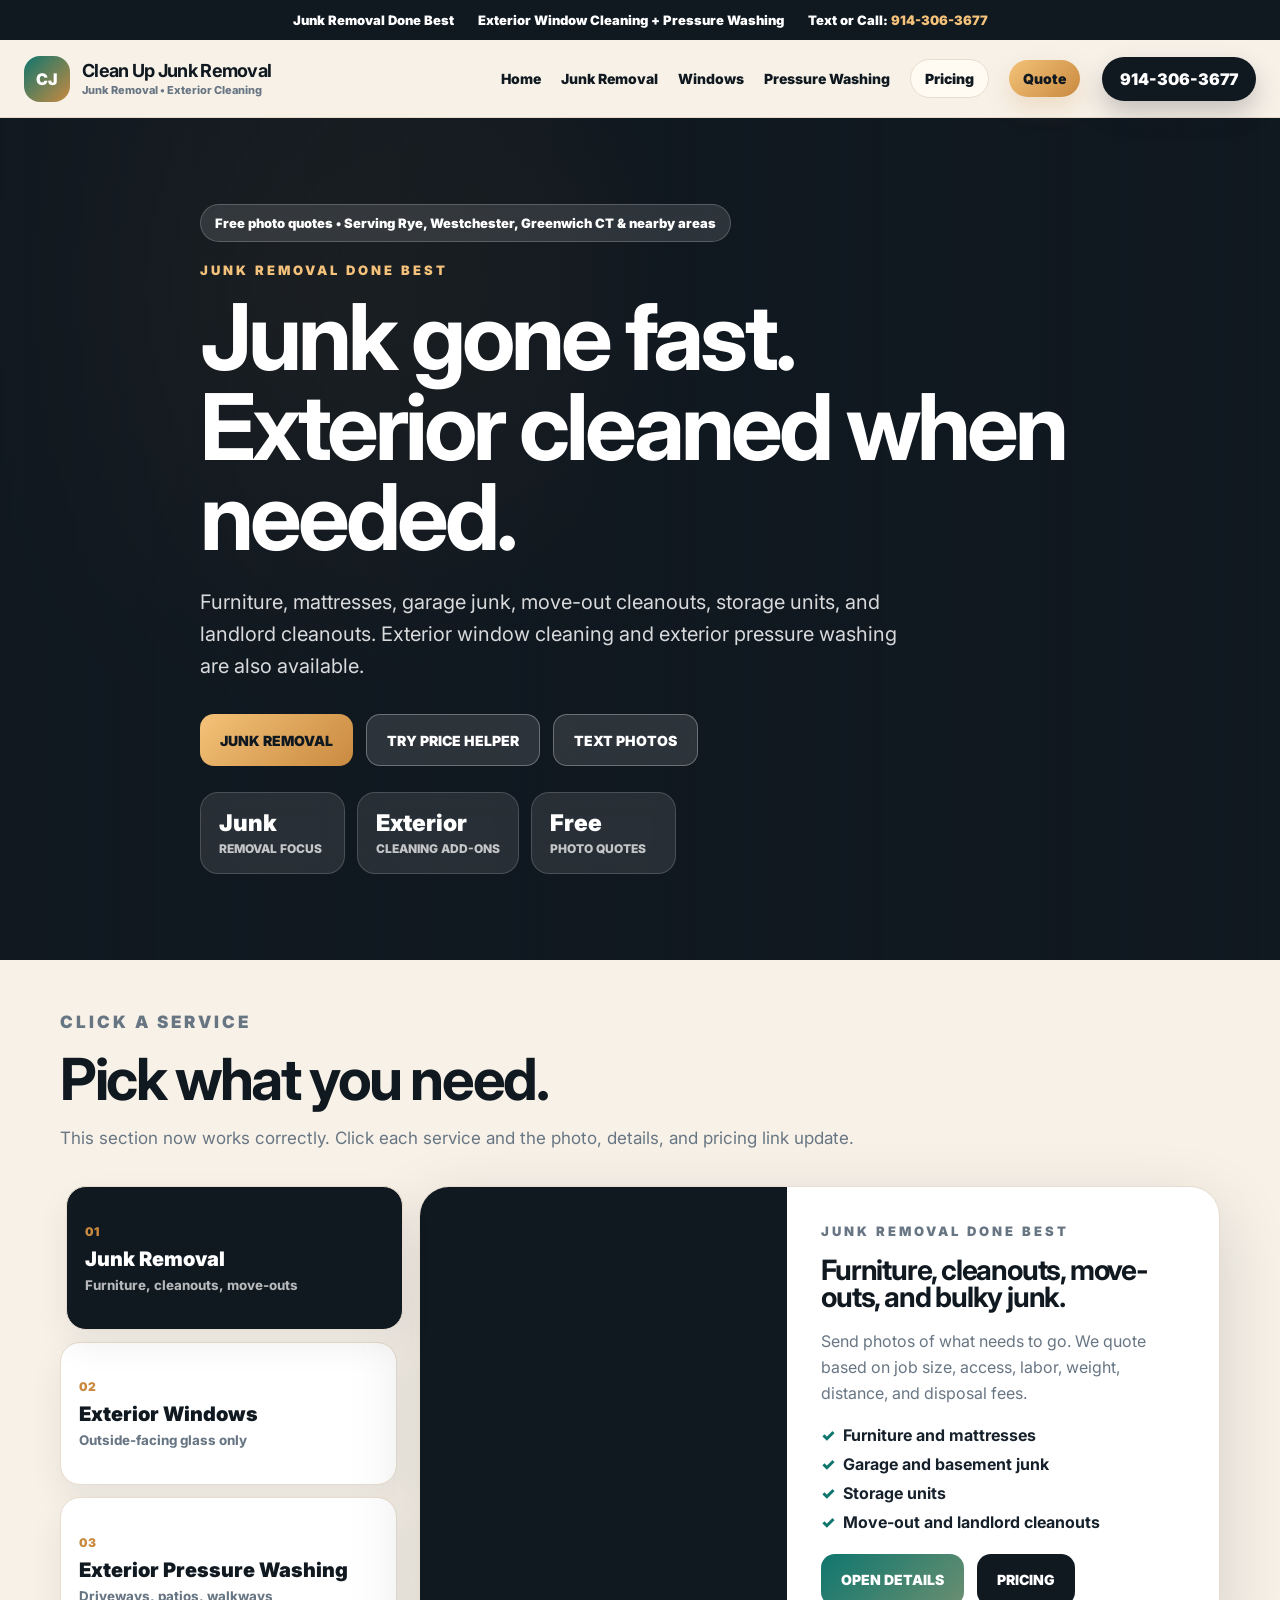
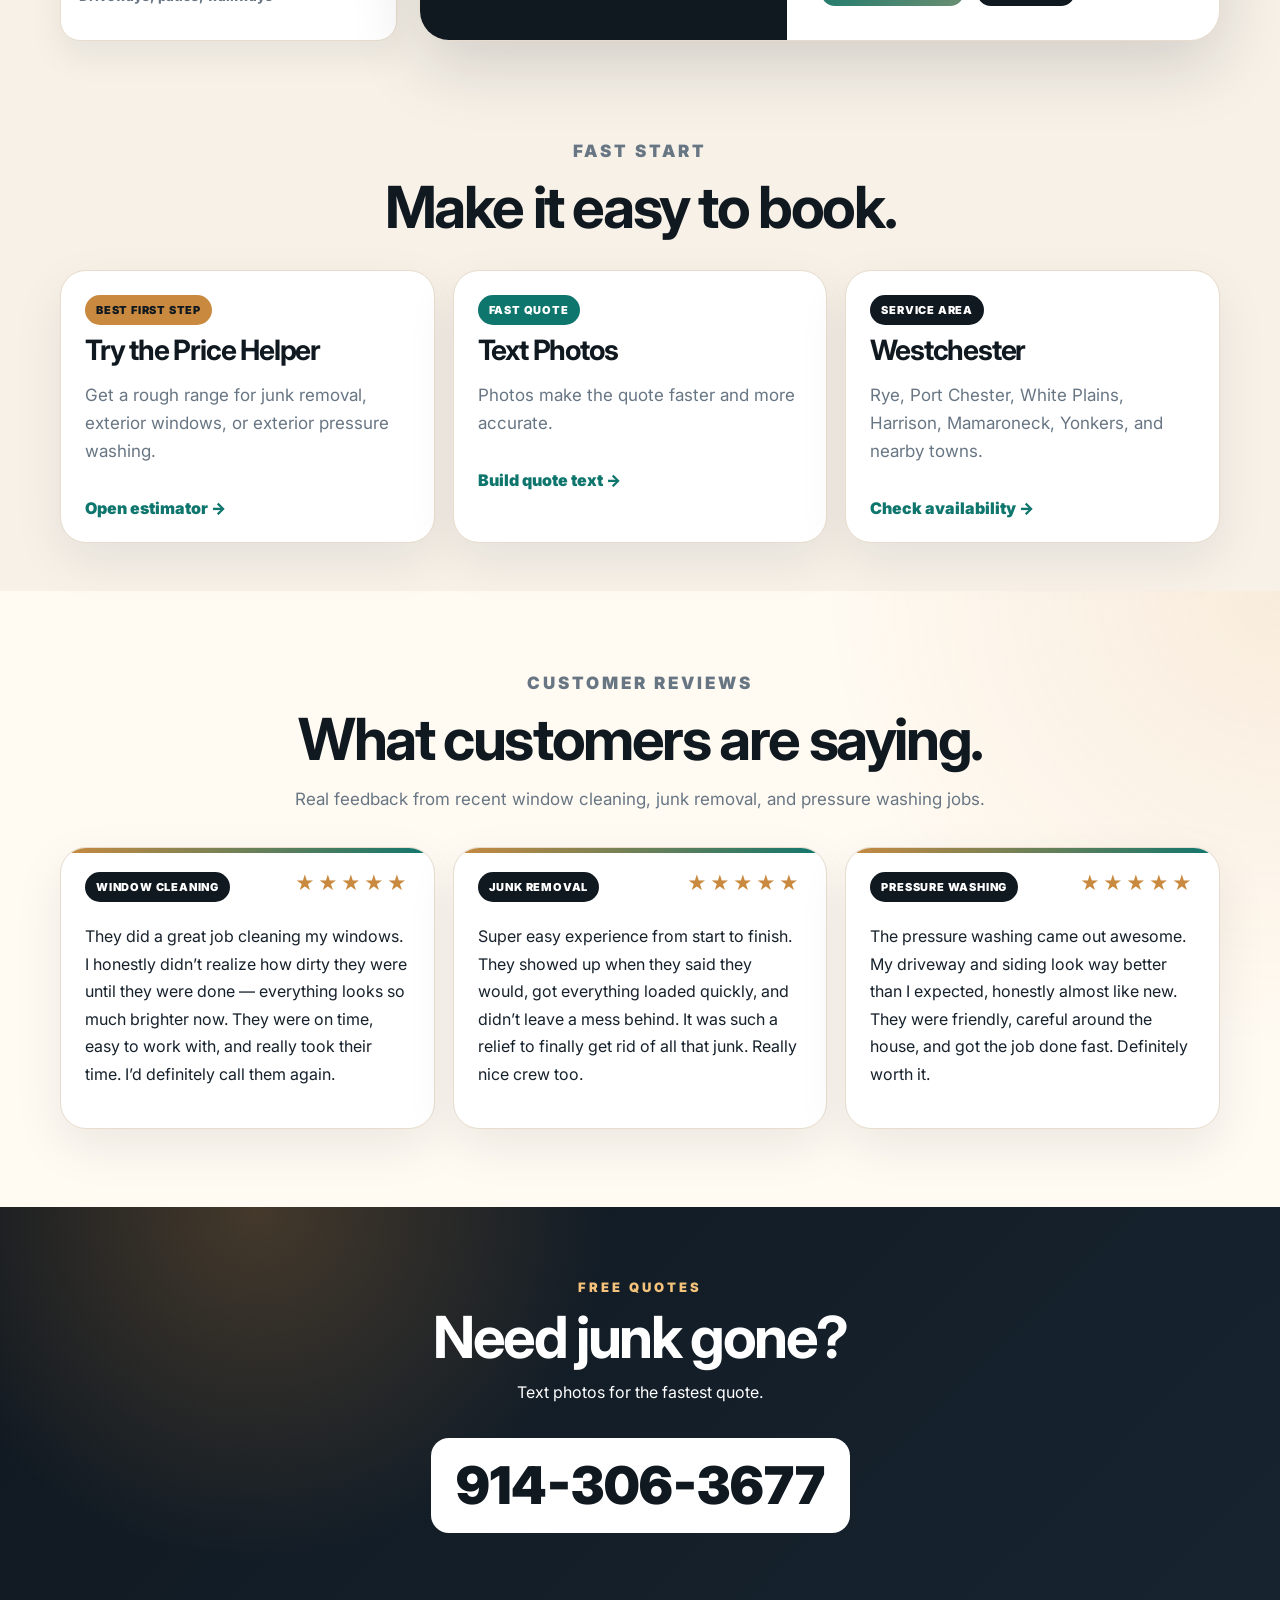
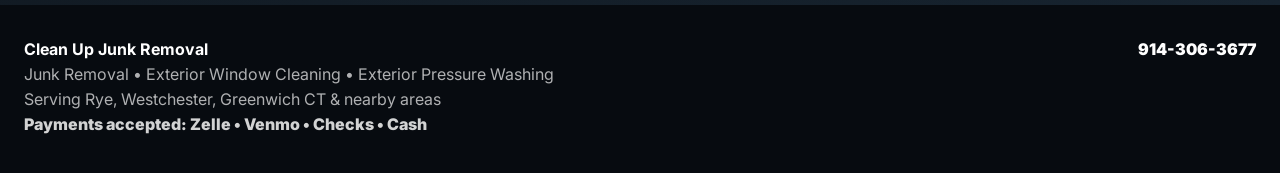
==== index.html @ 40a19908 "Update pressure washing wording service area payments and mobile layout" ====
<!doctype html>
<html lang="en">
<head>
  <meta charset="utf-8" />
  <meta name="viewport" content="width=device-width, initial-scale=1" />
  <title>Clean Up Junk Removal | Westchester Junk Removal</title>
  <meta name="description" content="Junk removal, exterior window cleaning, and exterior pressure washing across Westchester." />
  <link rel="stylesheet" href="style.css" />
  <script defer src="script.js"></script>
</head>

<body>

  <div class="progress"><span></span></div>

  <div class="topbar">
    <span>Junk Removal Done Best</span>
    <span>Exterior Window Cleaning + Pressure Washing</span>
    <span>Text or Call: <a href="tel:9143063677">914-306-3677</a></span>
  </div>

  <header class="header">
    <a href="index.html" class="brand">
      <span class="badge">CJ</span>
      <span>
        <strong>Clean Up Junk Removal</strong>
        <small>Junk Removal • Exterior Cleaning</small>
      </span>
    </a>

    
<nav class="nav">
  <a href="index.html">Home</a>
  <a href="junk-removal.html">Junk Removal</a>
  <a href="window-cleaning.html">Windows</a>
  <a href="power-washing.html">Pressure Washing</a>
  <a href="pricing.html" class="nav-cta nav-pricing">Pricing</a>
  <a href="contact.html" class="nav-cta nav-quote">Quote</a>
</nav>


    <a class="phone" href="tel:9143063677">914-306-3677</a>

    <button class="menu" id="menu" aria-label="Open menu">☰</button>
  </header>


  <main class="homepage-compact">
    <section class="hero compact-hero">
      <div class="hero-bg" style="background-image:url('https://images.unsplash.com/photo-1698917414969-feade59e3343?auto=format&fit=crop&w=1800&q=85');"></div>

      <div class="container hero-content reveal">
        <div class="pill">Free photo quotes • Serving Rye, Westchester, Greenwich CT & nearby areas</div>
        <p class="eyebrow">Junk Removal Done Best</p>
        <h1>Junk gone fast. Exterior cleaned when needed.</h1>
        <p class="hero-text">
          Furniture, mattresses, garage junk, move-out cleanouts, storage units, and landlord cleanouts.
          Exterior window cleaning and exterior pressure washing are also available.
        </p>

        <div class="actions">
          <a class="btn gold" href="junk-removal.html">Junk Removal</a>
          <a class="btn glass" href="pricing.html#estimate">Try Price Helper</a>
          <a class="btn glass" href="contact.html">Text Photos</a>
        </div>

        <div class="stats">
          <div><strong>Junk</strong><span>Removal Focus</span></div>
          <div><strong>Exterior</strong><span>Cleaning Add-Ons</span></div>
          <div><strong>Free</strong><span>Photo Quotes</span></div>
        </div>
      </div>
    </section>

    <section class="section compact-section">
      <div class="container">
        <div class="heading reveal">
          <p class="eyebrow">Click a Service</p>
          <h2>Pick what you need.</h2>
          <p>
            This section now works correctly. Click each service and the photo, details, and pricing link update.
          </p>
        </div>

        <div class="service-switch reveal">
          <div class="switch-tabs">
            <button class="switch-tab active" data-service="junk">
              <span>01</span>
              <strong>Junk Removal</strong>
              <small>Furniture, cleanouts, move-outs</small>
            </button>

            <button class="switch-tab" data-service="windows">
              <span>02</span>
              <strong>Exterior Windows</strong>
              <small>Outside-facing glass only</small>
            </button>

            <button class="switch-tab" data-service="washing">
              <span>03</span>
              <strong>Exterior Pressure Washing</strong>
              <small>Driveways, patios, walkways</small>
            </button>
          </div>

          <div class="switch-display">
            <div class="switch-photo" id="servicePhoto" style="background-image:url('https://images.unsplash.com/photo-1698917414969-feade59e3343?auto=format&fit=crop&w=1800&q=85');"></div>

            <div class="switch-copy">
              <p class="eyebrow" id="serviceEyebrow">Junk Removal Done Best</p>
              <h3 id="serviceTitle">Furniture, cleanouts, move-outs, and bulky junk.</h3>
              <p id="serviceText">
                Send photos of what needs to go. We quote based on job size, access, labor, weight, distance, and disposal fees.
              </p>

              <ul id="serviceList">
                <li>Furniture and mattresses</li>
                <li>Garage and basement junk</li>
                <li>Storage units</li>
                <li>Move-out and landlord cleanouts</li>
              </ul>

              <div class="cta-row" style="margin-top:22px;">
                <a class="btn primary" id="serviceLink" href="junk-removal.html">Open Details</a>
                <a class="btn dark" id="servicePrice" href="pricing.html#junk">Pricing</a>
              </div>
            </div>
          </div>
        </div>
      </div>
    </section>

    

    <section class="section compact-section">
      <div class="container">
        <div class="heading center reveal">
          <p class="eyebrow">Fast Start</p>
          <h2>Make it easy to book.</h2>
        </div>

        <div class="cards">
          <article class="card reveal">
            <div class="card-body">
              <span class="tag goldtag">Best First Step</span>
              <h3>Try the Price Helper</h3>
              <p>Get a rough range for junk removal, exterior windows, or exterior pressure washing.</p>
              <a class="card-link" href="pricing.html#estimate">Open estimator →</a>
            </div>
          </article>

          <article class="card reveal">
            <div class="card-body">
              <span class="tag teal">Fast Quote</span>
              <h3>Text Photos</h3>
              <p>Photos make the quote faster and more accurate.</p>
              <a class="card-link" href="contact.html">Build quote text →</a>
            </div>
          </article>

          <article class="card reveal">
            <div class="card-body">
              <span class="tag">Service Area</span>
              <h3>Westchester</h3>
              <p>Rye, Port Chester, White Plains, Harrison, Mamaroneck, Yonkers, and nearby towns.</p>
              <a class="card-link" href="contact.html">Check availability →</a>
            </div>
          </article>
        </div>
      </div>
    </section>

    
    <section class="section soft real-reviews" id="reviews">
      <div class="container">
        <div class="heading center reveal">
          <p class="eyebrow">Customer Reviews</p>
          <h2>What customers are saying.</h2>
          <p>Real feedback from recent window cleaning, junk removal, and pressure washing jobs.</p>
        </div>

        <div class="reviews">
          <article class="review reveal">
            <div class="review-top">
              <span class="review-service">Window Cleaning</span>
              <div class="stars">★★★★★</div>
            </div>
            <p>
              They did a great job cleaning my windows. I honestly didn’t realize how dirty they were until they were done —
              everything looks so much brighter now. They were on time, easy to work with, and really took their time.
              I’d definitely call them again.
            </p>
          </article>

          <article class="review reveal">
            <div class="review-top">
              <span class="review-service">Junk Removal</span>
              <div class="stars">★★★★★</div>
            </div>
            <p>
              Super easy experience from start to finish. They showed up when they said they would, got everything loaded quickly,
              and didn’t leave a mess behind. It was such a relief to finally get rid of all that junk. Really nice crew too.
            </p>
          </article>

          <article class="review reveal">
            <div class="review-top">
              <span class="review-service">Pressure Washing</span>
              <div class="stars">★★★★★</div>
            </div>
            <p>
              The pressure washing came out awesome. My driveway and siding look way better than I expected, honestly almost like new.
              They were friendly, careful around the house, and got the job done fast. Definitely worth it.
            </p>
          </article>
        </div>
      </div>
    </section>


    <section class="final compact-final">
      <div class="container reveal">
        <p class="eyebrow">Free Quotes</p>
        <h2>Need junk gone?</h2>
        <p>Text photos for the fastest quote.</p>
        <a class="big-phone" href="tel:9143063677">914-306-3677</a>
      </div>
    </section>
  </main>


  <footer class="footer">
    <div>
      <strong>Clean Up Junk Removal</strong>
      <p>Junk Removal • Exterior Window Cleaning • Exterior Pressure Washing</p>
      <p>Serving Rye, Westchester, Greenwich CT & nearby areas</p>
      <p class="payments">Payments accepted: Zelle • Venmo • Checks • Cash</p>
    </div>

    <a href="tel:9143063677">914-306-3677</a>
  </footer>

</body>
</html>
---- style.css ----
@import url('https://fonts.googleapis.com/css2?family=Inter:wght@400;600;700;800;900&display=swap');

:root {
  --dark: #101820;
  --dark2: #172430;
  --cream: #f7f1e8;
  --paper: #fffaf2;
  --teal: #0f766e;
  --sage: #6b8f71;
  --gold: #c98a40;
  --orange: #d97706;
  --text: #16212b;
  --muted: #687684;
  --line: #e7dccd;
  --white: #ffffff;
  --shadow: 0 24px 70px rgba(16, 24, 32, 0.16);
  --radius: 26px;
}

* {
  box-sizing: border-box;
}

html {
  scroll-behavior: smooth;
}

body {
  margin: 0;
  font-family: Inter, Arial, sans-serif;
  background: var(--cream);
  color: var(--text);
}

a {
  color: inherit;
  text-decoration: none;
}

.container {
  width: min(1160px, calc(100% - 36px));
  margin: 0 auto;
}

.progress {
  position: fixed;
  top: 0;
  left: 0;
  height: 4px;
  width: 100%;
  z-index: 9999;
}

.progress span {
  display: block;
  width: 0%;
  height: 100%;
  background: linear-gradient(90deg, var(--gold), var(--teal));
}

.topbar {
  min-height: 40px;
  display: flex;
  justify-content: center;
  gap: 24px;
  align-items: center;
  padding: 0 18px;
  background: var(--dark);
  color: white;
  font-size: 13px;
  font-weight: 900;
}

.topbar a {
  color: #f4c27a;
}

.header {
  height: 78px;
  position: sticky;
  top: 0;
  z-index: 100;
  padding: 0 24px;
  display: flex;
  align-items: center;
  gap: 22px;
  background: rgba(247, 241, 232, 0.92);
  border-bottom: 1px solid var(--line);
  backdrop-filter: blur(16px);
}

.brand {
  min-width: 250px;
  display: flex;
  align-items: center;
  gap: 12px;
}

.badge {
  width: 46px;
  height: 46px;
  border-radius: 16px;
  display: grid;
  place-items: center;
  background: linear-gradient(135deg, var(--teal), var(--gold));
  color: white;
  font-weight: 950;
}

.brand strong {
  display: block;
  color: var(--dark);
  font-size: 18px;
  letter-spacing: -0.7px;
}

.brand small {
  display: block;
  color: var(--muted);
  font-size: 11px;
  font-weight: 800;
  margin-top: 2px;
}

.nav {
  margin-left: auto;
  display: flex;
  align-items: center;
  gap: 20px;
  font-size: 14px;
  font-weight: 850;
}

.nav a {
  color: var(--dark);
  transition: 0.2s;
}

.nav a:hover,
.nav a.active {
  color: var(--teal);
}

.phone {
  padding: 12px 18px;
  border-radius: 999px;
  background: var(--dark);
  color: white;
  font-weight: 900;
  box-shadow: 0 12px 26px rgba(16, 24, 32, 0.22);
}

.menu {
  display: none;
  margin-left: auto;
  width: 46px;
  height: 46px;
  border: 0;
  border-radius: 14px;
  background: var(--dark);
  color: white;
  font-size: 24px;
}

.hero {
  position: relative;
  min-height: 680px;
  display: grid;
  align-items: center;
  overflow: hidden;
  color: white;
  background: var(--dark);
}

.hero.small {
  min-height: 500px;
}

.hero-bg {
  position: absolute;
  inset: 0;
  background-size: cover;
  background-position: center;
  transform: scale(1.04);
}

.hero::after {
  content: "";
  position: absolute;
  inset: 0;
  background:
    linear-gradient(90deg, rgba(16,24,32,.96), rgba(16,24,32,.68), rgba(16,24,32,.25)),
    radial-gradient(circle at 20% 20%, rgba(201,138,64,.35), transparent 34%);
}

.hero-content {
  position: relative;
  z-index: 2;
  max-width: 880px;
  padding: 86px 0;
}

.pill {
  width: fit-content;
  margin-bottom: 20px;
  padding: 10px 14px;
  border-radius: 999px;
  background: rgba(255,255,255,.12);
  border: 1px solid rgba(255,255,255,.2);
  backdrop-filter: blur(12px);
  font-size: 13px;
  font-weight: 900;
}

.eyebrow {
  margin: 0 0 14px;
  color: #f4c27a;
  font-size: 13px;
  font-weight: 950;
  letter-spacing: 3px;
  text-transform: uppercase;
}

h1,
h2,
h3 {
  margin: 0;
  line-height: 0.98;
}

h1 {
  color: white;
  font-size: clamp(48px, 8vw, 92px);
  letter-spacing: -4px;
}

h2 {
  color: var(--dark);
  font-size: clamp(34px, 5vw, 58px);
  letter-spacing: -2.4px;
}

h3 {
  color: var(--dark);
  font-size: 28px;
  letter-spacing: -1.2px;
}

.hero-text {
  max-width: 720px;
  margin: 24px 0 32px;
  color: rgba(255,255,255,.84);
  font-size: 20px;
  line-height: 1.6;
}

.actions,
.cta-row,
.form-buttons {
  display: flex;
  flex-wrap: wrap;
  gap: 13px;
}

.btn {
  min-height: 52px;
  padding: 0 20px;
  border: 0;
  border-radius: 14px;
  display: inline-flex;
  align-items: center;
  justify-content: center;
  cursor: pointer;
  font-weight: 950;
  font-size: 14px;
  text-transform: uppercase;
  transition: 0.2s;
}

.btn:hover {
  transform: translateY(-3px);
}

.primary {
  color: white;
  background: linear-gradient(135deg, var(--teal), var(--sage));
}

.gold {
  color: var(--dark);
  background: linear-gradient(135deg, #f3c278, var(--gold));
}

.dark {
  color: white;
  background: var(--dark);
}

.light {
  color: var(--dark);
  background: white;
  border: 1px solid var(--line);
}

.glass {
  color: white;
  background: rgba(255,255,255,.12);
  border: 1px solid rgba(255,255,255,.3);
  backdrop-filter: blur(10px);
}

.stats {
  margin-top: 36px;
  display: flex;
  flex-wrap: wrap;
  gap: 12px;
}

.stats div {
  padding: 16px 18px;
  min-width: 145px;
  border: 1px solid rgba(255,255,255,.16);
  border-radius: 18px;
  background: rgba(255,255,255,.1);
  backdrop-filter: blur(12px);
}

.stats strong {
  display: block;
  color: white;
  font-size: 23px;
  font-weight: 950;
}

.stats span {
  color: rgba(255,255,255,.72);
  font-size: 12px;
  font-weight: 850;
  text-transform: uppercase;
}

.section {
  padding: 78px 0;
}

.soft {
  background: var(--paper);
}

.heading {
  max-width: 820px;
  margin-bottom: 34px;
}

.heading.center {
  margin-left: auto;
  margin-right: auto;
  text-align: center;
}

.heading p,
.copy p,
.card p,
.price-card p,
.quote-grid p,
.area-box p {
  color: var(--muted);
  font-size: 17px;
  line-height: 1.65;
}

.service-switch {
  display: grid;
  grid-template-columns: 0.42fr 1fr;
  gap: 22px;
  align-items: stretch;
}

.switch-tabs {
  display: grid;
  gap: 12px;
}

.switch-tab {
  padding: 18px;
  min-height: 108px;
  border: 1px solid var(--line);
  border-radius: 20px;
  background: white;
  color: var(--dark);
  text-align: left;
  cursor: pointer;
  font: inherit;
  box-shadow: 0 15px 35px rgba(16,24,32,.07);
  transition: .2s;
}

.switch-tab:hover,
.switch-tab.active {
  background: var(--dark);
  color: white;
  transform: translateX(6px);
}

.switch-tab span {
  display: block;
  color: var(--gold);
  font-size: 12px;
  font-weight: 950;
  margin-bottom: 8px;
}

.switch-tab strong {
  display: block;
  font-size: 20px;
  font-weight: 950;
}

.switch-tab small {
  display: block;
  margin-top: 6px;
  color: var(--muted);
  font-weight: 750;
}

.switch-tab.active small,
.switch-tab:hover small {
  color: rgba(255,255,255,.7);
}

.switch-display {
  overflow: hidden;
  border-radius: 30px;
  display: grid;
  grid-template-columns: 0.92fr 1.08fr;
  background: white;
  border: 1px solid var(--line);
  box-shadow: var(--shadow);
}

.switch-photo {
  min-height: 500px;
  background-size: cover;
  background-position: center;
}

.switch-copy {
  padding: 34px;
  align-self: center;
}

.switch-copy p {
  color: var(--muted);
  line-height: 1.65;
}

ul {
  list-style: none;
  padding: 0;
  margin: 18px 0 0;
}

li {
  position: relative;
  padding-left: 22px;
  margin: 9px 0;
  font-weight: 700;
}

li::before {
  content: "✓";
  position: absolute;
  left: 0;
  color: var(--teal);
  font-weight: 950;
}

.cards,
.price-grid,
.reviews,
.steps {
  display: grid;
  grid-template-columns: repeat(3, 1fr);
  gap: 18px;
}

.card,
.price-card,
.review,
.step,
.quote-form,
.area-box {
  border: 1px solid var(--line);
  border-radius: var(--radius);
  background: white;
  box-shadow: 0 18px 50px rgba(16,24,32,.08);
}

.card {
  overflow: hidden;
  transition: .22s;
}

.card:hover,
.price-card:hover,
.review:hover,
.step:hover {
  transform: translateY(-6px);
  box-shadow: var(--shadow);
}

.card-img {
  min-height: 220px;
  background-size: cover;
  background-position: center;
}

.card-body,
.price-card,
.review,
.step {
  padding: 24px;
}

.tag {
  display: inline-flex;
  margin-bottom: 12px;
  padding: 8px 11px;
  border-radius: 999px;
  color: white;
  background: var(--dark);
  font-size: 11px;
  font-weight: 950;
  text-transform: uppercase;
  letter-spacing: .8px;
}

.tag.goldtag {
  background: var(--gold);
  color: var(--dark);
}

.tag.teal {
  background: var(--teal);
}

.card-link {
  display: inline-block;
  margin-top: 16px;
  color: var(--teal);
  font-weight: 950;
}

.price-tabs {
  display: flex;
  flex-wrap: wrap;
  gap: 10px;
  margin-bottom: 24px;
}

.price-tab {
  padding: 12px 16px;
  border: 1px solid var(--line);
  border-radius: 999px;
  background: white;
  color: var(--dark);
  font-weight: 950;
  cursor: pointer;
}

.price-tab.active {
  background: var(--dark);
  color: white;
}

.price-panel {
  display: none;
}

.price-panel.active {
  display: block;
}

.price-list {
  display: grid;
  gap: 10px;
}

.price-row {
  display: grid;
  grid-template-columns: 1fr auto;
  gap: 16px;
  padding: 16px 18px;
  border-radius: 16px;
  background: white;
  border: 1px solid var(--line);
}

.price-row strong {
  display: block;
  color: var(--dark);
}

.price-row small {
  display: block;
  margin-top: 4px;
  color: var(--muted);
}

.price-row b {
  color: var(--teal);
  white-space: nowrap;
}

.quote-grid {
  display: grid;
  grid-template-columns: 0.8fr 1fr;
  gap: 24px;
}

.quote-form {
  padding: 26px;
}

label {
  display: grid;
  gap: 8px;
  margin-bottom: 14px;
  color: var(--dark);
  font-size: 14px;
  font-weight: 850;
}

input,
select,
textarea {
  width: 100%;
  min-height: 50px;
  padding: 12px 14px;
  border: 1px solid var(--line);
  border-radius: 14px;
  background: white;
  color: var(--text);
  font: inherit;
  outline: none;
}

input:focus,
select:focus,
textarea:focus {
  border-color: var(--teal);
  box-shadow: 0 0 0 4px rgba(15,118,110,.12);
}

textarea {
  min-height: 120px;
  resize: vertical;
}

.preview {
  margin-top: 14px;
  padding: 14px;
  border: 1px dashed #c7b69f;
  border-radius: 16px;
  background: var(--paper);
  color: var(--muted);
  white-space: pre-wrap;
  font-size: 13px;
}

.stars {
  color: var(--gold);
  letter-spacing: 3px;
  font-size: 19px;
  margin-bottom: 12px;
}

.area-box {
  padding: 30px;
  display: grid;
  grid-template-columns: 0.7fr 1fr;
  gap: 24px;
  align-items: center;
}

.areas {
  display: flex;
  flex-wrap: wrap;
  gap: 10px;
}

.areas span {
  padding: 10px 14px;
  border-radius: 999px;
  background: var(--paper);
  border: 1px solid var(--line);
  font-weight: 850;
}

.final {
  padding: 90px 0;
  text-align: center;
  color: white;
  background:
    radial-gradient(circle at 20% 0%, rgba(201,138,64,.28), transparent 32%),
    linear-gradient(135deg, var(--dark), var(--dark2));
}

.final h2 {
  color: white;
}

.big-phone {
  display: inline-flex;
  margin-top: 20px;
  padding: 16px 25px;
  border-radius: 18px;
  background: white;
  color: var(--dark);
  font-size: clamp(30px, 5vw, 52px);
  font-weight: 950;
}

.footer {
  padding: 34px 24px;
  display: flex;
  justify-content: space-between;
  gap: 20px;
  color: white;
  background: #070b10;
}

.footer p {
  margin: 5px 0;
  color: rgba(255,255,255,.68);
}

.footer a {
  font-weight: 950;
}

.reveal {
  opacity: 0;
  transform: translateY(24px);
  transition: .65s ease;
}

.reveal.active {
  opacity: 1;
  transform: translateY(0);
}

@media(max-width: 1050px) {
  .nav,
  .phone {
    display: none;
  }

  .menu {
    display: block;
  }

  .header.open .nav {
    position: absolute;
    top: 78px;
    left: 16px;
    right: 16px;
    display: grid;
    gap: 10px;
    padding: 16px;
    border-radius: 20px;
    background: var(--paper);
    border: 1px solid var(--line);
    box-shadow: var(--shadow);
  }

  .header.open .nav a {
    padding: 12px;
    border-radius: 12px;
    background: white;
  }

  .service-switch,
  .switch-display,
  .cards,
  .price-grid,
  .reviews,
  .steps,
  .quote-grid,
  .area-box {
    grid-template-columns: 1fr;
  }

  .switch-photo {
    min-height: 340px;
  }

  h1 {
    letter-spacing: -2px;
  }
}

@media(max-width: 700px) {
  .topbar {
    display: none;
  }

  .brand small {
    display: none;
  }

  .brand {
    min-width: auto;
  }

  .header {
    padding: 0 14px;
  }

  h1 {
    font-size: 46px;
  }

  .actions,
  .cta-row,
  .form-buttons {
    flex-direction: column;
  }

  .btn {
    width: 100%;
  }

  .price-row {
    grid-template-columns: 1fr;
  }

  .footer {
    flex-direction: column;
  }
}


/* ===== Consumer Interactive Pricing Upgrade ===== */

.estimator-section {
  background:
    radial-gradient(circle at 10% 0%, rgba(201, 138, 64, 0.16), transparent 32%),
    var(--cream);
}

.estimate-box {
  overflow: hidden;
  border: 1px solid var(--line);
  border-radius: 34px;
  background: white;
  box-shadow: var(--shadow);
}

.estimate-tabs {
  display: flex;
  flex-wrap: wrap;
  gap: 10px;
  padding: 18px;
  border-bottom: 1px solid var(--line);
  background: var(--paper);
}

.estimate-tab {
  min-height: 46px;
  padding: 0 16px;
  border: 1px solid var(--line);
  border-radius: 999px;
  background: white;
  color: var(--dark);
  font: inherit;
  font-weight: 950;
  cursor: pointer;
  transition: 0.2s;
}

.estimate-tab:hover,
.estimate-tab.active {
  background: var(--dark);
  color: white;
  transform: translateY(-2px);
}

.estimate-layout {
  display: grid;
  grid-template-columns: 1fr 0.85fr;
  gap: 0;
}

.estimate-controls {
  padding: 28px;
}

.estimate-panel {
  display: none;
  animation: estimateIn 0.25s ease;
}

.estimate-panel.active {
  display: grid;
  gap: 16px;
}

@keyframes estimateIn {
  from {
    opacity: 0;
    transform: translateY(8px);
  }

  to {
    opacity: 1;
    transform: translateY(0);
  }
}

.estimate-result {
  padding: 32px;
  color: white;
  background:
    radial-gradient(circle at 100% 0%, rgba(201, 138, 64, 0.32), transparent 36%),
    linear-gradient(135deg, var(--dark), var(--dark2));
}

.estimate-result span {
  display: block;
  color: #f4c27a;
  font-size: 12px;
  font-weight: 950;
  letter-spacing: 2px;
  text-transform: uppercase;
}

.estimate-result strong {
  display: block;
  margin-top: 8px;
  color: white;
  font-size: clamp(38px, 5vw, 66px);
  letter-spacing: -2px;
}

.estimate-result p {
  color: rgba(255, 255, 255, 0.76);
  line-height: 1.65;
}

.estimate-meter {
  height: 12px;
  margin: 24px 0;
  overflow: hidden;
  border-radius: 999px;
  background: rgba(255, 255, 255, 0.16);
}

.estimate-meter div {
  width: 18%;
  height: 100%;
  border-radius: 999px;
  background: linear-gradient(90deg, var(--gold), var(--teal));
  transition: width 0.35s ease;
}

.consumer-tools {
  background:
    radial-gradient(circle at 100% 0%, rgba(15, 118, 110, 0.12), transparent 30%),
    var(--paper);
}

@media(max-width: 1050px) {
  .estimate-layout {
    grid-template-columns: 1fr;
  }
}


/* ===== Pricing cleanup + photo upload update ===== */

.pricing-note {
  margin-top: 18px;
  padding: 18px;
  border: 1px solid var(--line);
  border-radius: 18px;
  background: var(--paper);
  color: var(--muted);
  line-height: 1.6;
  font-weight: 700;
}

.photo-help {
  margin-top: 22px;
  padding: 18px;
  border: 1px solid var(--line);
  border-radius: 18px;
  background: white;
  color: var(--muted);
  line-height: 1.6;
}

.photo-help strong {
  color: var(--dark);
}

.photo-list {
  margin: -2px 0 14px;
  padding: 14px;
  border: 1px dashed #c7b69f;
  border-radius: 16px;
  background: var(--paper);
  color: var(--muted);
  font-size: 13px;
  line-height: 1.5;
}

.photo-list strong {
  color: var(--dark);
}

.photo-list small {
  display: inline-block;
  margin-top: 8px;
  color: var(--teal);
  font-weight: 900;
}

input[type="file"] {
  padding: 13px;
  background: white;
  cursor: pointer;
}


/* ===== Homepage Fix: clickable services, smaller layout, before/after sliders ===== */

.homepage-compact .compact-hero {
  min-height: 610px;
}

.homepage-compact .compact-section {
  padding: 58px 0;
}

.homepage-compact .compact-final {
  padding: 72px 0;
}

.home-ba-grid {
  display: grid;
  grid-template-columns: 1fr 1fr;
  gap: 18px;
}

.ba-card-home {
  overflow: hidden;
  border: 1px solid var(--line);
  border-radius: var(--radius);
  background: white;
  box-shadow: 0 18px 50px rgba(16,24,32,.08);
}

.ba-info {
  padding: 24px;
}

.ba-info p {
  color: var(--muted);
  line-height: 1.6;
}

.ba-slider {
  position: relative;
  min-height: 360px;
  overflow: hidden;
  background: var(--dark);
}

.ba-base,
.ba-after {
  position: absolute;
  inset: 0;
  background-size: cover;
  background-position: center;
}

.ba-after {
  clip-path: inset(0 48% 0 0);
}

.ba-slider::after {
  content: "";
  position: absolute;
  inset: 0;
  background: linear-gradient(180deg, transparent, rgba(16,24,32,.34));
  pointer-events: none;
}

.ba-range {
  position: absolute;
  inset: 0;
  z-index: 5;
  width: 100%;
  height: 100%;
  opacity: 0;
  cursor: ew-resize;
}

.ba-handle {
  position: absolute;
  z-index: 4;
  top: 0;
  bottom: 0;
  left: 52%;
  width: 3px;
  background: white;
  box-shadow: 0 0 22px rgba(255,255,255,.8);
  pointer-events: none;
}

.ba-handle::before {
  content: "↔";
  position: absolute;
  top: 50%;
  left: 50%;
  width: 54px;
  height: 54px;
  display: grid;
  place-items: center;
  transform: translate(-50%, -50%);
  border-radius: 50%;
  background: white;
  color: var(--dark);
  font-size: 22px;
  font-weight: 950;
  box-shadow: 0 14px 35px rgba(16,24,32,.25);
}

.ba-label {
  position: absolute;
  z-index: 6;
  top: 18px;
  padding: 9px 12px;
  border-radius: 999px;
  color: white;
  background: rgba(16,24,32,.76);
  backdrop-filter: blur(10px);
  font-size: 12px;
  font-weight: 950;
  text-transform: uppercase;
  letter-spacing: 1px;
}

.ba-label.left {
  left: 18px;
}

.ba-label.right {
  right: 18px;
}

.switch-photo {
  background-color: var(--dark);
}

.switch-tab {
  user-select: none;
}

@media(max-width: 1050px) {
  .home-ba-grid {
    grid-template-columns: 1fr;
  }
}

@media(max-width: 700px) {
  .homepage-compact .compact-hero {
    min-height: 560px;
  }

  .ba-slider {
    min-height: 300px;
  }
}


/* ===== Real Customer Reviews Upgrade ===== */

.real-reviews {
  background:
    radial-gradient(circle at 100% 0%, rgba(201, 138, 64, 0.12), transparent 32%),
    var(--paper);
}

.real-reviews .reviews {
  align-items: stretch;
}

.review {
  position: relative;
  overflow: hidden;
}

.review::before {
  content: "";
  position: absolute;
  inset: 0 0 auto 0;
  height: 5px;
  background: linear-gradient(90deg, var(--gold), var(--teal));
}

.review-top {
  display: flex;
  justify-content: space-between;
  gap: 14px;
  align-items: flex-start;
  margin-bottom: 14px;
}

.review-service {
  display: inline-flex;
  padding: 8px 11px;
  border-radius: 999px;
  background: var(--dark);
  color: white;
  font-size: 11px;
  font-weight: 950;
  letter-spacing: 0.8px;
  text-transform: uppercase;
}

.review p {
  font-size: 16px;
  line-height: 1.72;
}

.single-review {
  max-width: 860px;
  margin: 0 auto;
}

.service-review-section {
  padding-top: 62px;
  padding-bottom: 62px;
}

@media(max-width: 700px) {
  .review-top {
    display: grid;
  }
}


/* ===== Nav, mobile, service area, payment, and homepage cleanup update ===== */

.nav .nav-cta {
  padding: 10px 14px;
  border-radius: 999px;
  font-weight: 950;
}

.nav .nav-pricing {
  background: var(--paper);
  border: 1px solid var(--line);
}

.nav .nav-quote {
  color: var(--dark);
  background: linear-gradient(135deg, #f3c278, var(--gold));
  box-shadow: 0 10px 24px rgba(201, 138, 64, 0.22);
}

.nav .nav-quote:hover,
.nav .nav-pricing:hover {
  color: var(--dark);
  transform: translateY(-2px);
}

.payments {
  font-weight: 850;
  color: rgba(255,255,255,.82) !important;
}

.payment-methods-box {
  margin-top: 22px;
  padding: 18px;
  border-radius: 18px;
  background: white;
  border: 1px solid var(--line);
  color: var(--muted);
  line-height: 1.6;
}

.payment-methods-box strong {
  display: block;
  color: var(--dark);
  margin-bottom: 4px;
}

.payment-methods-box span {
  font-weight: 900;
  color: var(--teal);
}

.homepage-compact .compact-section {
  padding-top: 48px;
  padding-bottom: 48px;
}

.homepage-compact .compact-hero {
  min-height: 580px;
}

.homepage-compact .stats {
  margin-top: 26px;
}

.service-switch {
  margin-top: 10px;
}

.switch-tab {
  min-height: 92px;
}

.switch-photo {
  min-height: 430px;
}

.areas span {
  transition: 0.2s ease;
}

.areas span:hover {
  background: var(--dark);
  color: white;
  transform: translateY(-2px);
}

@media(max-width: 1050px) {
  .header.open .nav .nav-cta {
    text-align: center;
  }

  .header.open .nav .nav-quote {
    background: linear-gradient(135deg, #f3c278, var(--gold));
  }

  .switch-photo {
    min-height: 300px;
  }
}

@media(max-width: 700px) {
  body {
    overflow-x: hidden;
  }

  .homepage-compact .compact-hero {
    min-height: 520px;
  }

  .hero-content {
    padding-top: 56px;
    padding-bottom: 56px;
  }

  .hero-text {
    font-size: 17px;
  }

  .stats {
    display: grid;
    grid-template-columns: 1fr;
  }

  .switch-tab {
    min-height: auto;
    padding: 15px;
  }

  .switch-copy {
    padding: 22px;
  }

  .switch-photo {
    min-height: 240px;
  }

  .cards,
  .reviews,
  .steps,
  .quote-grid,
  .area-box {
    gap: 14px;
  }

  .section {
    padding-top: 52px;
    padding-bottom: 52px;
  }

  .footer {
    padding-bottom: 40px;
  }

  .areas span {
    font-size: 13px;
  }
}
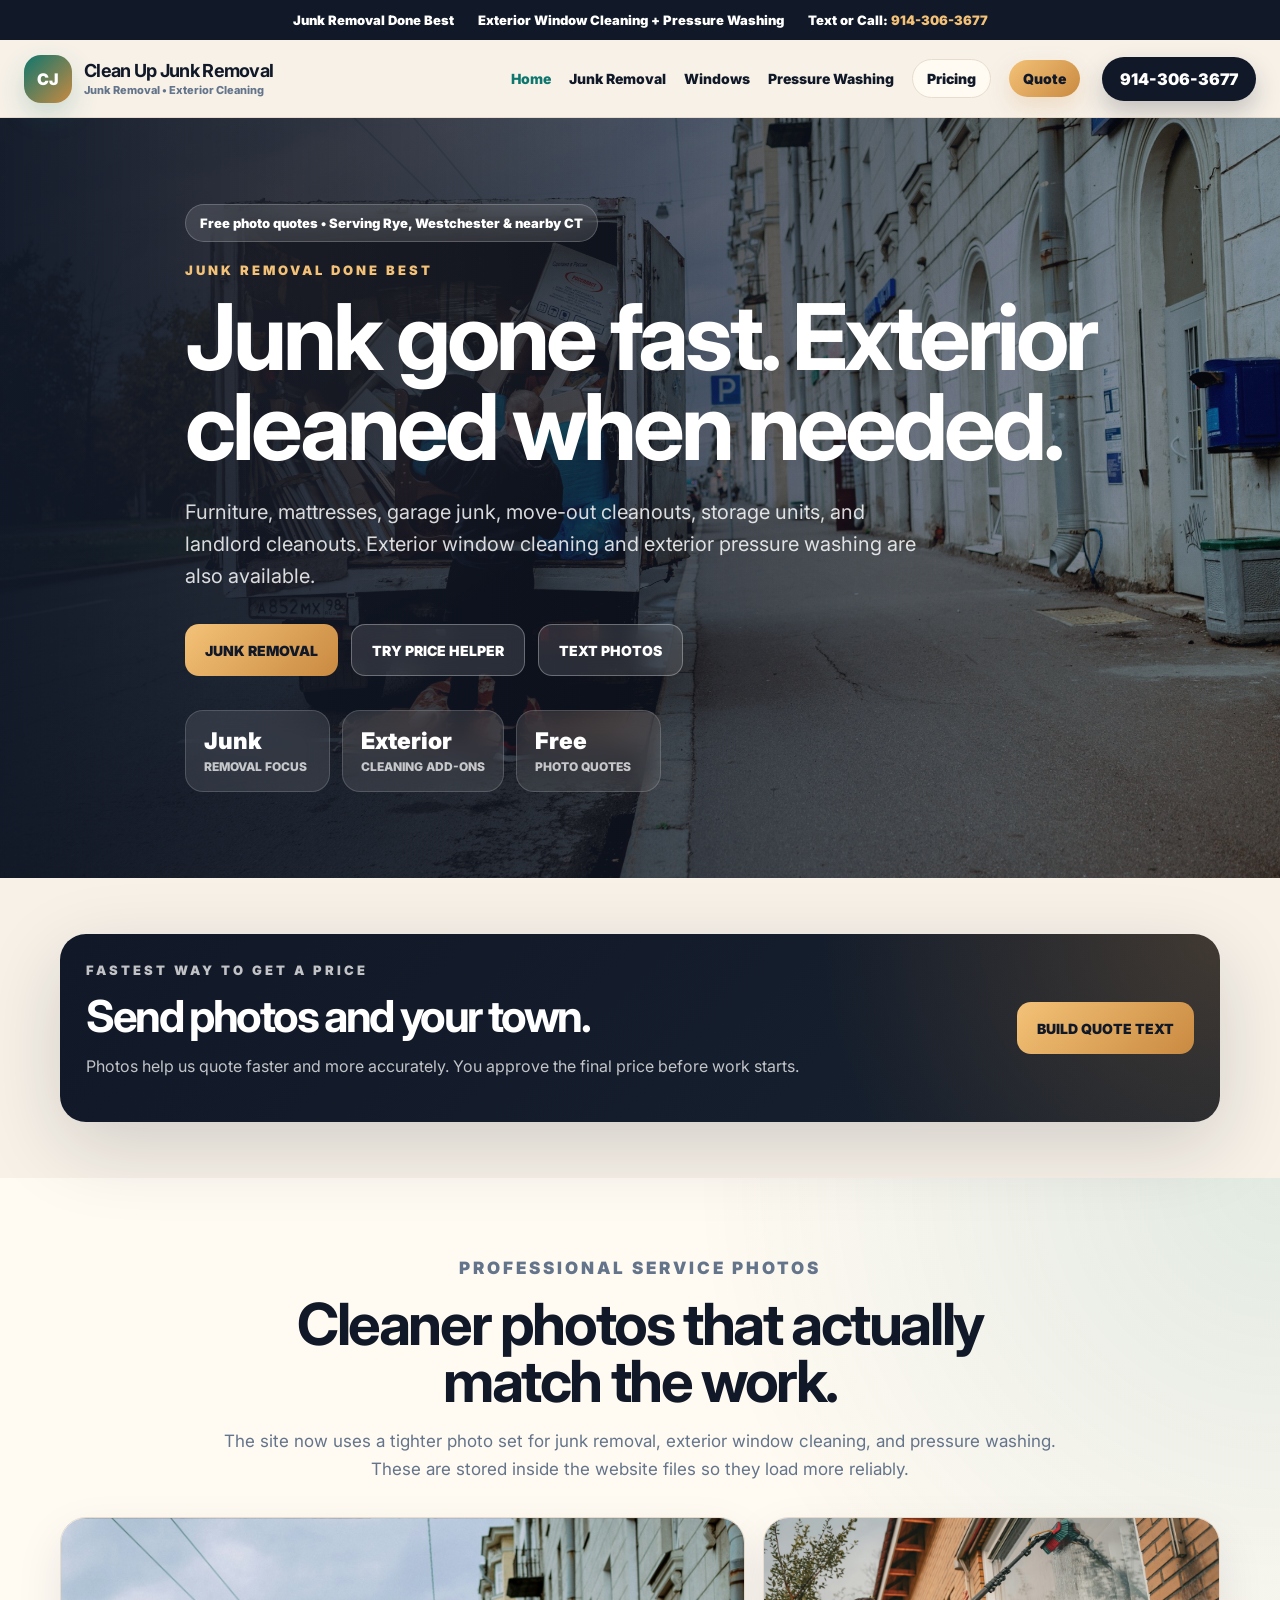
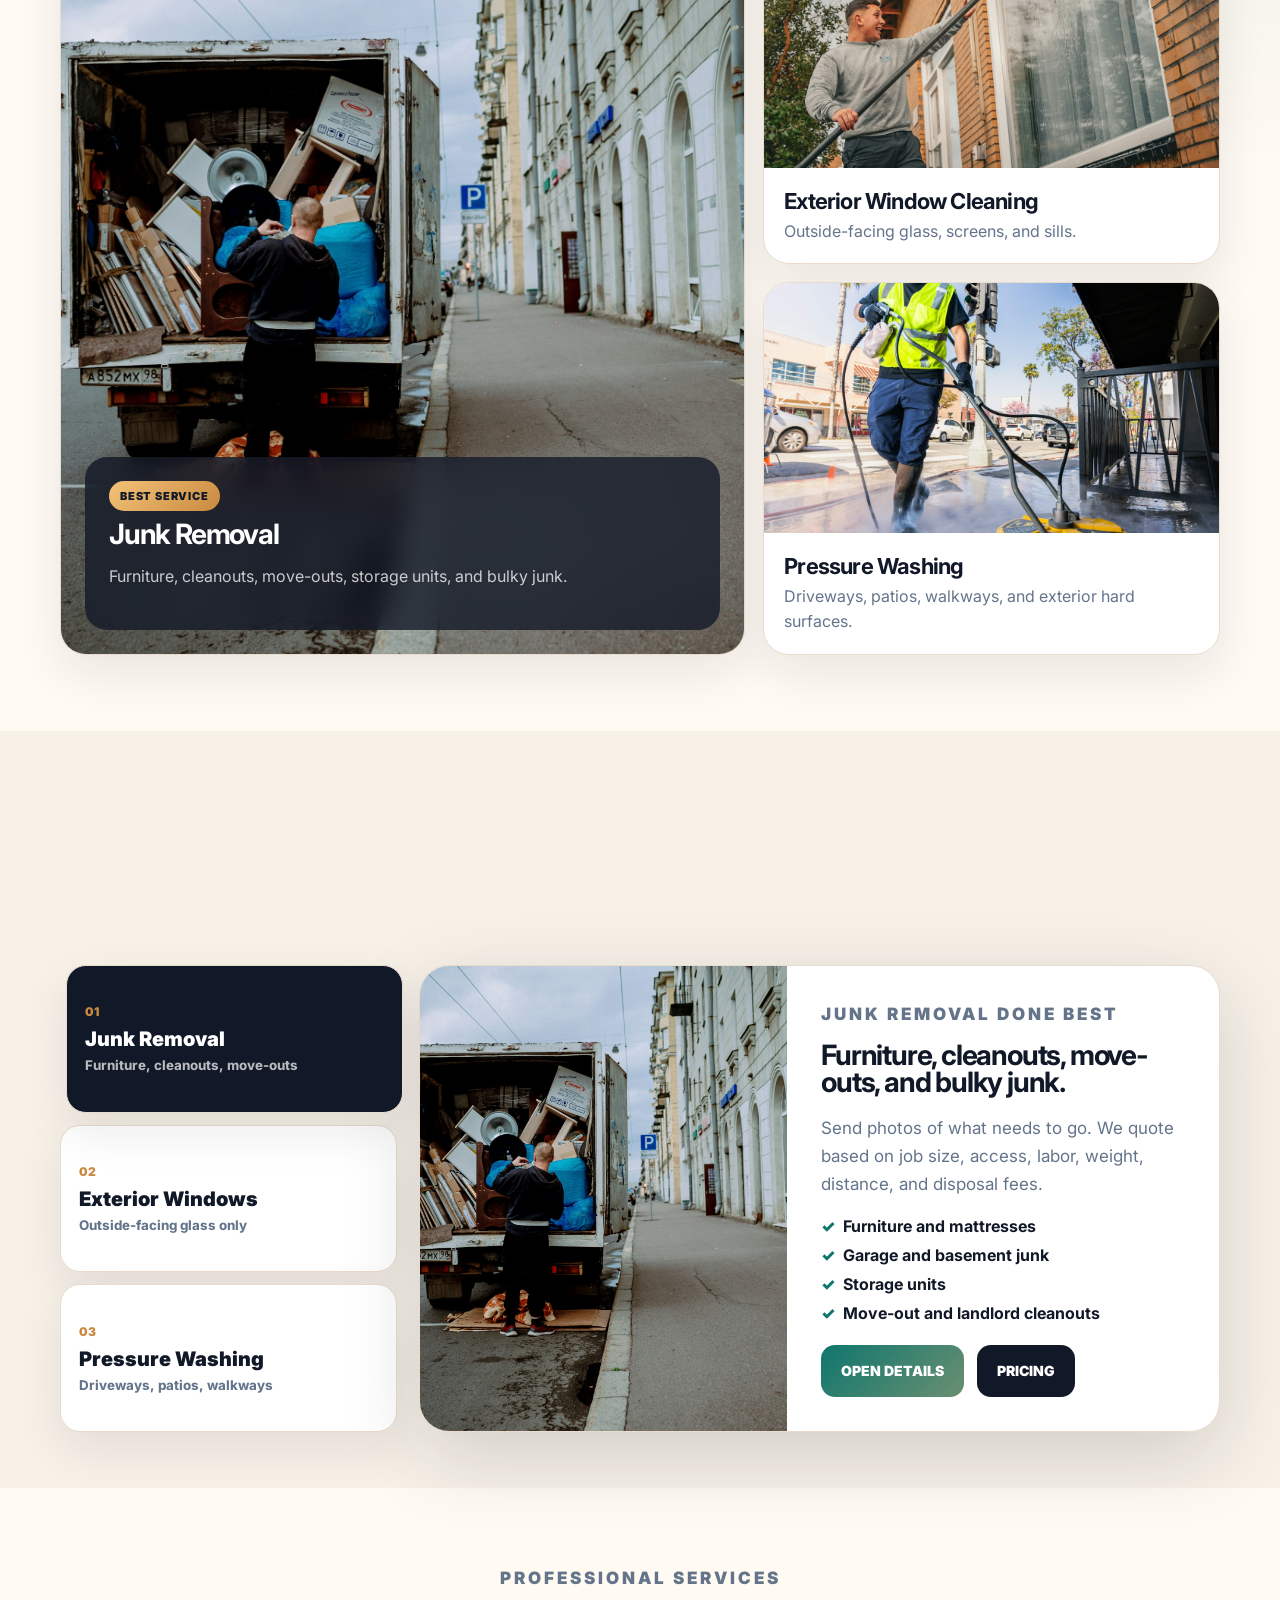
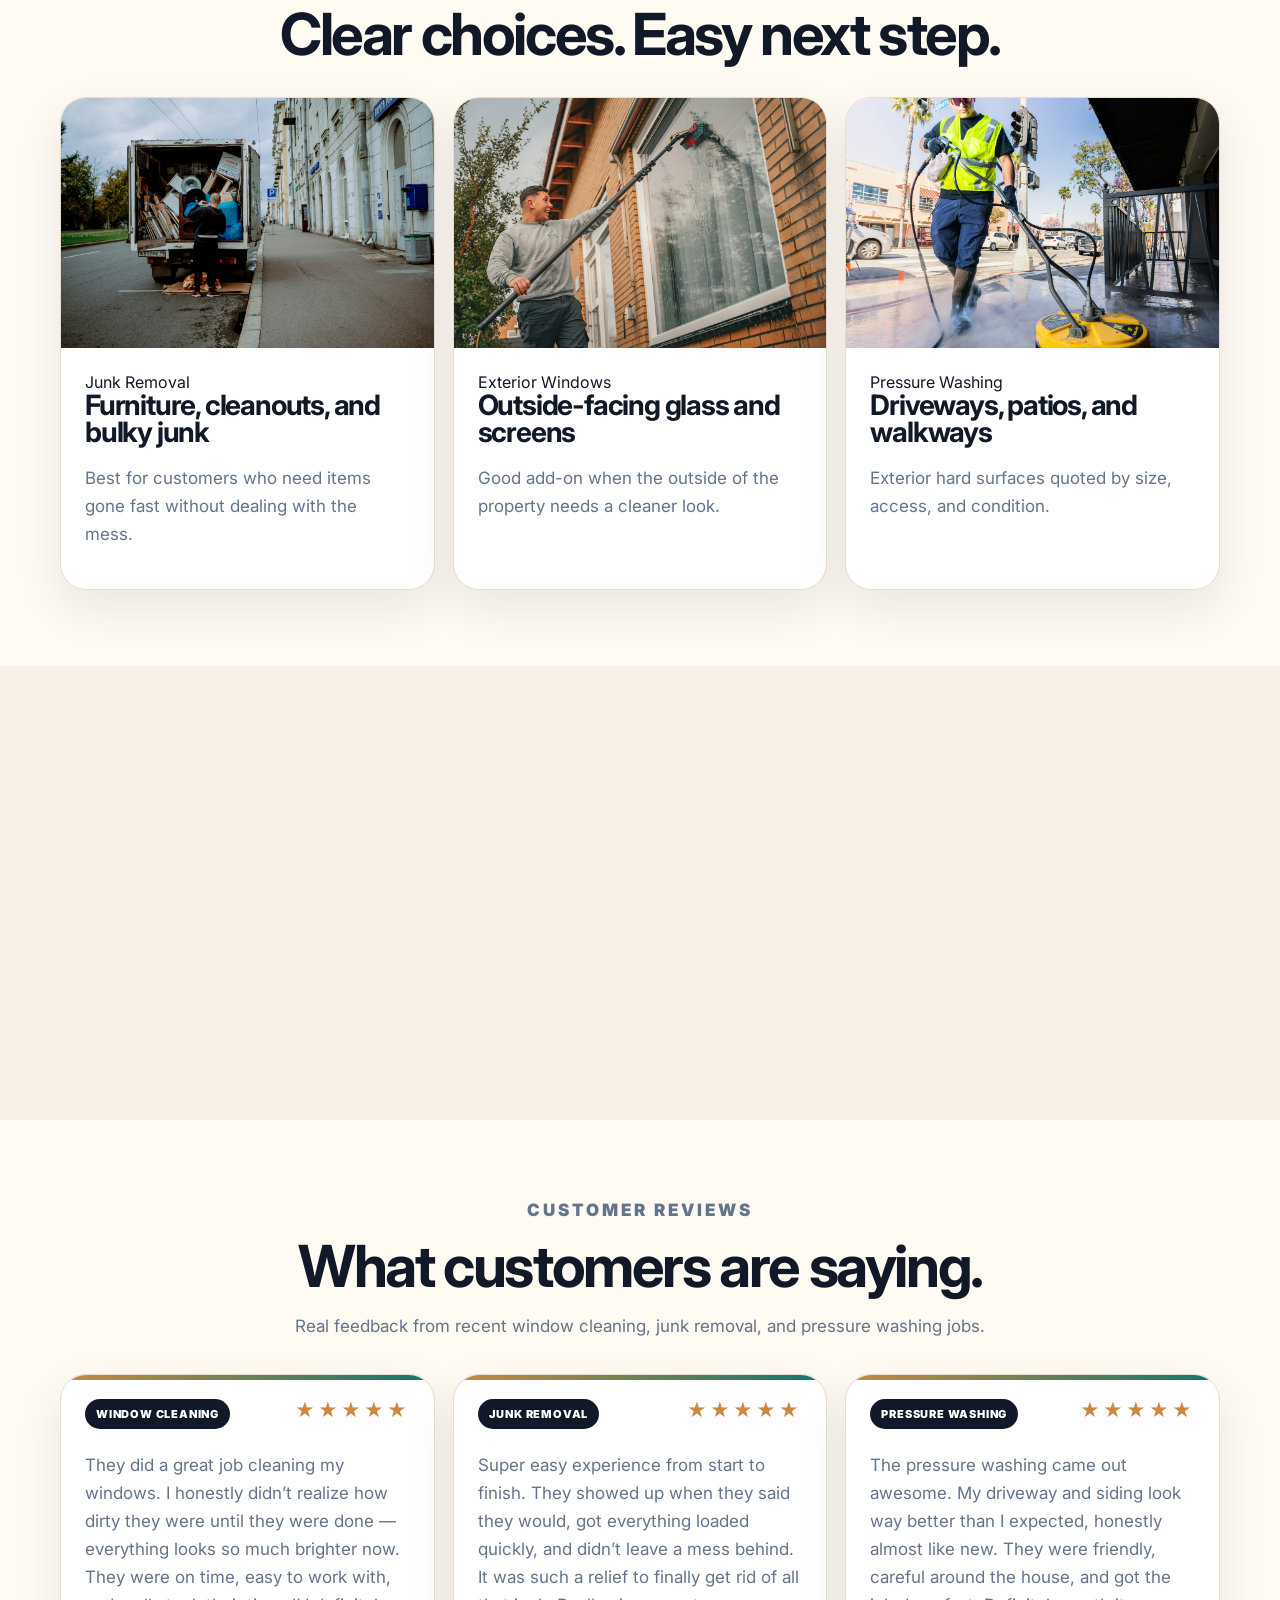
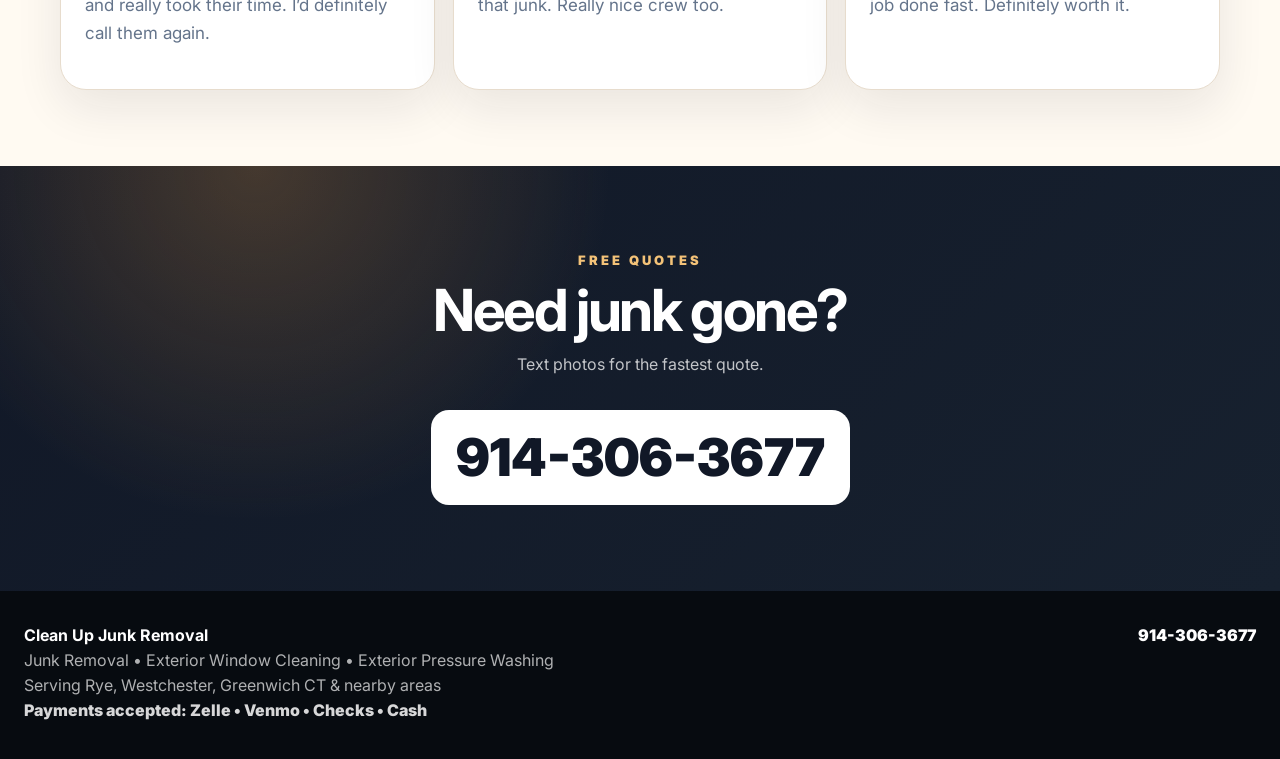
==== commit f033484a: "Fix quote submit button" ====
--- a/index.html
+++ b/index.html
@@ -3,8 +3,8 @@
 <head>
   <meta charset="utf-8" />
   <meta name="viewport" content="width=device-width, initial-scale=1" />
-  <title>Clean Up Junk Removal | Westchester Junk Removal</title>
-  <meta name="description" content="Junk removal, exterior window cleaning, and exterior pressure washing across Westchester." />
+  <title>Clean Up Junk Removal | Rye & Westchester Junk Removal</title>
+  <meta name="description" content="Junk removal, exterior window cleaning, and exterior pressure washing serving Rye, Westchester, Greenwich CT, and nearby areas." />
   <link rel="stylesheet" href="style.css" />
   <script defer src="script.js"></script>
 </head>
@@ -28,16 +28,7 @@
       </span>
     </a>
 
-    
-<nav class="nav">
-  <a href="index.html">Home</a>
-  <a href="junk-removal.html">Junk Removal</a>
-  <a href="window-cleaning.html">Windows</a>
-  <a href="power-washing.html">Pressure Washing</a>
-  <a href="pricing.html" class="nav-cta nav-pricing">Pricing</a>
-  <a href="contact.html" class="nav-cta nav-quote">Quote</a>
-</nav>
-
+    <nav class="nav"><a href="index.html" class="active ".strip()>Home</a><a href="junk-removal.html" class="".strip()>Junk Removal</a><a href="window-cleaning.html" class="".strip()>Windows</a><a href="power-washing.html" class="".strip()>Pressure Washing</a><a href="pricing.html" class="nav-cta nav-pricing".strip()>Pricing</a><a href="contact.html" class="nav-cta nav-quote".strip()>Quote</a></nav>
 
     <a class="phone" href="tel:9143063677">914-306-3677</a>
 
@@ -45,12 +36,12 @@
   </header>
 
 
-  <main class="homepage-compact">
-    <section class="hero compact-hero">
-      <div class="hero-bg" style="background-image:url('https://images.unsplash.com/photo-1698917414969-feade59e3343?auto=format&fit=crop&w=1800&q=85');"></div>
+  <main>
+    <section class="hero">
+      <div class="hero-bg" style="background-image:url('assets/img/junk-removal-pro.jpg');"></div>
 
       <div class="container hero-content reveal">
-        <div class="pill">Free photo quotes • Serving Rye, Westchester, Greenwich CT & nearby areas</div>
+        <div class="pill">Free photo quotes • Serving Rye, Westchester & nearby CT</div>
         <p class="eyebrow">Junk Removal Done Best</p>
         <h1>Junk gone fast. Exterior cleaned when needed.</h1>
         <p class="hero-text">
@@ -72,14 +63,65 @@
       </div>
     </section>
 
-    <section class="section compact-section">
+    <section class="section tight">
+      <div class="container">
+        <div class="quick-quote-strip reveal">
+          <div>
+            <p class="eyebrow">Fastest Way To Get A Price</p>
+            <h2>Send photos and your town.</h2>
+            <p>Photos help us quote faster and more accurately. You approve the final price before work starts.</p>
+          </div>
+          <a class="btn gold" href="contact.html">Build Quote Text</a>
+        </div>
+      </div>
+    </section>
+
+    
+    <section class="section premium-photo-section">
+      <div class="container">
+        <div class="heading center reveal">
+          <p class="eyebrow">Professional Service Photos</p>
+          <h2>Cleaner photos that actually match the work.</h2>
+          <p>
+            The site now uses a tighter photo set for junk removal, exterior window cleaning,
+            and pressure washing. These are stored inside the website files so they load more reliably.
+          </p>
+        </div>
+
+        <div class="premium-photo-layout reveal">
+          <a href="junk-removal.html" class="premium-photo-feature">
+            <div class="premium-photo-image" style="background-image:url('assets/img/junk-removal-pro.jpg');"></div>
+            <div class="premium-photo-text">
+              <span>Best Service</span>
+              <h3>Junk Removal</h3>
+              <p>Furniture, cleanouts, move-outs, storage units, and bulky junk.</p>
+            </div>
+          </a>
+
+          <div class="premium-photo-side">
+            <a href="window-cleaning.html" class="premium-photo-small">
+              <div style="background-image:url('assets/img/exterior-window-cleaning-pro.jpg');"></div>
+              <strong>Exterior Window Cleaning</strong>
+              <span>Outside-facing glass, screens, and sills.</span>
+            </a>
+
+            <a href="power-washing.html" class="premium-photo-small">
+              <div style="background-image:url('assets/img/pressure-washing-pro.jpg');"></div>
+              <strong>Pressure Washing</strong>
+              <span>Driveways, patios, walkways, and exterior hard surfaces.</span>
+            </a>
+          </div>
+        </div>
+      </div>
+    </section>
+
+
+    <section class="section tight">
       <div class="container">
         <div class="heading reveal">
           <p class="eyebrow">Click a Service</p>
           <h2>Pick what you need.</h2>
-          <p>
-            This section now works correctly. Click each service and the photo, details, and pricing link update.
-          </p>
+          <p>Interactive service cards update the photo, details, and correct pricing link.</p>
         </div>
 
         <div class="service-switch reveal">
@@ -98,21 +140,18 @@
 
             <button class="switch-tab" data-service="washing">
               <span>03</span>
-              <strong>Exterior Pressure Washing</strong>
+              <strong>Pressure Washing</strong>
               <small>Driveways, patios, walkways</small>
             </button>
           </div>
 
           <div class="switch-display">
-            <div class="switch-photo" id="servicePhoto" style="background-image:url('https://images.unsplash.com/photo-1698917414969-feade59e3343?auto=format&fit=crop&w=1800&q=85');"></div>
+            <div class="switch-photo" id="servicePhoto" style="background-image:url('assets/img/junk-removal-pro.jpg');"></div>
 
             <div class="switch-copy">
               <p class="eyebrow" id="serviceEyebrow">Junk Removal Done Best</p>
               <h3 id="serviceTitle">Furniture, cleanouts, move-outs, and bulky junk.</h3>
-              <p id="serviceText">
-                Send photos of what needs to go. We quote based on job size, access, labor, weight, distance, and disposal fees.
-              </p>
-
+              <p id="serviceText">Send photos of what needs to go. We quote based on job size, access, labor, weight, distance, and disposal fees.</p>
               <ul id="serviceList">
                 <li>Furniture and mattresses</li>
                 <li>Garage and basement junk</li>
@@ -130,48 +169,75 @@
       </div>
     </section>
 
-    
-
-    <section class="section compact-section">
+    <section class="section soft">
       <div class="container">
         <div class="heading center reveal">
-          <p class="eyebrow">Fast Start</p>
-          <h2>Make it easy to book.</h2>
-        </div>
-
-        <div class="cards">
-          <article class="card reveal">
-            <div class="card-body">
-              <span class="tag goldtag">Best First Step</span>
-              <h3>Try the Price Helper</h3>
-              <p>Get a rough range for junk removal, exterior windows, or exterior pressure washing.</p>
-              <a class="card-link" href="pricing.html#estimate">Open estimator →</a>
-            </div>
-          </article>
-
-          <article class="card reveal">
-            <div class="card-body">
-              <span class="tag teal">Fast Quote</span>
-              <h3>Text Photos</h3>
-              <p>Photos make the quote faster and more accurate.</p>
-              <a class="card-link" href="contact.html">Build quote text →</a>
-            </div>
-          </article>
-
-          <article class="card reveal">
-            <div class="card-body">
-              <span class="tag">Service Area</span>
-              <h3>Westchester</h3>
-              <p>Rye, Port Chester, White Plains, Harrison, Mamaroneck, Yonkers, and nearby towns.</p>
-              <a class="card-link" href="contact.html">Check availability →</a>
-            </div>
-          </article>
-        </div>
-      </div>
-    </section>
-
-    
-    <section class="section soft real-reviews" id="reviews">
+          <p class="eyebrow">Professional Services</p>
+          <h2>Clear choices. Easy next step.</h2>
+        </div>
+
+        <div class="pro-photo-grid">
+          <a class="pro-photo-card reveal" href="junk-removal.html">
+            <div class="pro-photo" style="background-image:url('assets/img/junk-removal-pro.jpg');"></div>
+            <div class="pro-photo-copy">
+              <span>Junk Removal</span>
+              <h3>Furniture, cleanouts, and bulky junk</h3>
+              <p>Best for customers who need items gone fast without dealing with the mess.</p>
+            </div>
+          </a>
+
+          <a class="pro-photo-card reveal" href="window-cleaning.html">
+            <div class="pro-photo" style="background-image:url('assets/img/exterior-window-cleaning-pro.jpg');"></div>
+            <div class="pro-photo-copy">
+              <span>Exterior Windows</span>
+              <h3>Outside-facing glass and screens</h3>
+              <p>Good add-on when the outside of the property needs a cleaner look.</p>
+            </div>
+          </a>
+
+          <a class="pro-photo-card reveal" href="power-washing.html">
+            <div class="pro-photo" style="background-image:url('assets/img/pressure-washing-pro.jpg');"></div>
+            <div class="pro-photo-copy">
+              <span>Pressure Washing</span>
+              <h3>Driveways, patios, and walkways</h3>
+              <p>Exterior hard surfaces quoted by size, access, and condition.</p>
+            </div>
+          </a>
+        </div>
+      </div>
+    </section>
+
+    <section class="section tight">
+      <div class="container">
+        <div class="heading center reveal">
+          <p class="eyebrow">How It Works</p>
+          <h2>Simple for the customer.</h2>
+        </div>
+
+        <div class="steps">
+          <article class="step reveal">
+            <span class="tag goldtag">Step 1</span>
+            <h3>Send photos</h3>
+            <p>Show what needs to go, your town, stairs/access info, and preferred timing.</p>
+          </article>
+
+          <article class="step reveal">
+            <span class="tag teal">Step 2</span>
+            <h3>Get a quote</h3>
+            <p>You get a clear price or range before the job starts.</p>
+          </article>
+
+          <article class="step reveal">
+            <span class="tag">Step 3</span>
+            <h3>We handle it</h3>
+            <p>We remove, load, haul, and leave the area cleaner.</p>
+          </article>
+        </div>
+      </div>
+    </section>
+
+
+    <section class="section soft" id="reviews">
       <div class="container">
         <div class="heading center reveal">
           <p class="eyebrow">Customer Reviews</p>
@@ -185,11 +251,7 @@
               <span class="review-service">Window Cleaning</span>
               <div class="stars">★★★★★</div>
             </div>
-            <p>
-              They did a great job cleaning my windows. I honestly didn’t realize how dirty they were until they were done —
-              everything looks so much brighter now. They were on time, easy to work with, and really took their time.
-              I’d definitely call them again.
-            </p>
+            <p>They did a great job cleaning my windows. I honestly didn’t realize how dirty they were until they were done — everything looks so much brighter now. They were on time, easy to work with, and really took their time. I’d definitely call them again.</p>
           </article>
 
           <article class="review reveal">
@@ -197,10 +259,7 @@
               <span class="review-service">Junk Removal</span>
               <div class="stars">★★★★★</div>
             </div>
-            <p>
-              Super easy experience from start to finish. They showed up when they said they would, got everything loaded quickly,
-              and didn’t leave a mess behind. It was such a relief to finally get rid of all that junk. Really nice crew too.
-            </p>
+            <p>Super easy experience from start to finish. They showed up when they said they would, got everything loaded quickly, and didn’t leave a mess behind. It was such a relief to finally get rid of all that junk. Really nice crew too.</p>
           </article>
 
           <article class="review reveal">
@@ -208,17 +267,14 @@
               <span class="review-service">Pressure Washing</span>
               <div class="stars">★★★★★</div>
             </div>
-            <p>
-              The pressure washing came out awesome. My driveway and siding look way better than I expected, honestly almost like new.
-              They were friendly, careful around the house, and got the job done fast. Definitely worth it.
-            </p>
-          </article>
-        </div>
-      </div>
-    </section>
-
-
-    <section class="final compact-final">
+            <p>The pressure washing came out awesome. My driveway and siding look way better than I expected, honestly almost like new. They were friendly, careful around the house, and got the job done fast. Definitely worth it.</p>
+          </article>
+        </div>
+      </div>
+    </section>
+
+
+    <section class="final">
       <div class="container reveal">
         <p class="eyebrow">Free Quotes</p>
         <h2>Need junk gone?</h2>
--- a/style.css
+++ b/style.css
@@ -1,21 +1,24 @@
 
-@import url('https://fonts.googleapis.com/css2?family=Inter:wght@400;600;700;800;900&display=swap');
+@import url('https://fonts.googleapis.com/css2?family=Inter:wght@400;500;600;700;800;900&display=swap');
 
 :root {
-  --dark: #101820;
-  --dark2: #172430;
+  --ink: #111827;
+  --ink-2: #17212f;
   --cream: #f7f1e8;
   --paper: #fffaf2;
+  --white: #ffffff;
+  --muted: #64748b;
+  --line: #e7dccd;
   --teal: #0f766e;
-  --sage: #6b8f71;
+  --teal-2: #115e59;
   --gold: #c98a40;
-  --orange: #d97706;
-  --text: #16212b;
-  --muted: #687684;
-  --line: #e7dccd;
-  --white: #ffffff;
-  --shadow: 0 24px 70px rgba(16, 24, 32, 0.16);
+  --gold-2: #f3c278;
+  --green: #6b8f71;
+  --red: #b45309;
+  --shadow: 0 24px 80px rgba(17, 24, 39, 0.16);
+  --soft-shadow: 0 18px 48px rgba(17, 24, 39, 0.09);
   --radius: 26px;
+  --radius-sm: 16px;
 }
 
 * {
@@ -30,7 +33,12 @@
   margin: 0;
   font-family: Inter, Arial, sans-serif;
   background: var(--cream);
-  color: var(--text);
+  color: var(--ink);
+  overflow-x: hidden;
+}
+
+body.no-scroll {
+  overflow: hidden;
 }
 
 a {
@@ -38,6 +46,17 @@
   text-decoration: none;
 }
 
+button,
+input,
+select,
+textarea {
+  font: inherit;
+}
+
+img {
+  max-width: 100%;
+}
+
 .container {
   width: min(1160px, calc(100% - 36px));
   margin: 0 auto;
@@ -45,11 +64,12 @@
 
 .progress {
   position: fixed;
+  z-index: 9999;
   top: 0;
   left: 0;
+  width: 100%;
   height: 4px;
-  width: 100%;
-  z-index: 9999;
+  background: transparent;
 }
 
 .progress span {
@@ -61,26 +81,26 @@
 
 .topbar {
   min-height: 40px;
+  padding: 0 18px;
   display: flex;
   justify-content: center;
+  align-items: center;
   gap: 24px;
-  align-items: center;
-  padding: 0 18px;
-  background: var(--dark);
+  background: var(--ink);
   color: white;
   font-size: 13px;
   font-weight: 900;
 }
 
 .topbar a {
-  color: #f4c27a;
+  color: var(--gold-2);
 }
 
 .header {
+  position: sticky;
+  z-index: 1000;
+  top: 0;
   height: 78px;
-  position: sticky;
-  top: 0;
-  z-index: 100;
   padding: 0 24px;
   display: flex;
   align-items: center;
@@ -91,50 +111,51 @@
 }
 
 .brand {
-  min-width: 250px;
+  min-width: 252px;
   display: flex;
   align-items: center;
   gap: 12px;
 }
 
 .badge {
-  width: 46px;
-  height: 46px;
-  border-radius: 16px;
+  width: 48px;
+  height: 48px;
+  border-radius: 17px;
   display: grid;
   place-items: center;
+  color: white;
   background: linear-gradient(135deg, var(--teal), var(--gold));
-  color: white;
+  box-shadow: 0 12px 28px rgba(15, 118, 110, 0.2);
   font-weight: 950;
 }
 
 .brand strong {
   display: block;
-  color: var(--dark);
+  color: var(--ink);
   font-size: 18px;
   letter-spacing: -0.7px;
 }
 
 .brand small {
   display: block;
+  margin-top: 2px;
   color: var(--muted);
   font-size: 11px;
   font-weight: 800;
-  margin-top: 2px;
 }
 
 .nav {
   margin-left: auto;
   display: flex;
   align-items: center;
-  gap: 20px;
+  gap: 18px;
   font-size: 14px;
   font-weight: 850;
 }
 
 .nav a {
-  color: var(--dark);
-  transition: 0.2s;
+  color: var(--ink);
+  transition: 0.2s ease;
 }
 
 .nav a:hover,
@@ -142,13 +163,36 @@
   color: var(--teal);
 }
 
+.nav .nav-cta {
+  padding: 10px 14px;
+  border-radius: 999px;
+  font-weight: 950;
+}
+
+.nav .nav-pricing {
+  border: 1px solid var(--line);
+  background: var(--paper);
+}
+
+.nav .nav-quote {
+  color: var(--ink);
+  background: linear-gradient(135deg, var(--gold-2), var(--gold));
+  box-shadow: 0 10px 24px rgba(201, 138, 64, 0.22);
+}
+
 .phone {
   padding: 12px 18px;
   border-radius: 999px;
-  background: var(--dark);
+  background: var(--ink);
   color: white;
   font-weight: 900;
-  box-shadow: 0 12px 26px rgba(16, 24, 32, 0.22);
+  box-shadow: 0 12px 26px rgba(17, 24, 39, 0.22);
+  transition: 0.2s ease;
+}
+
+.phone:hover {
+  transform: translateY(-2px);
+  background: var(--teal);
 }
 
 .menu {
@@ -158,19 +202,20 @@
   height: 46px;
   border: 0;
   border-radius: 14px;
-  background: var(--dark);
+  background: var(--ink);
   color: white;
   font-size: 24px;
+  cursor: pointer;
 }
 
 .hero {
   position: relative;
-  min-height: 680px;
+  min-height: 650px;
   display: grid;
   align-items: center;
   overflow: hidden;
   color: white;
-  background: var(--dark);
+  background: var(--ink);
 }
 
 .hero.small {
@@ -182,7 +227,12 @@
   inset: 0;
   background-size: cover;
   background-position: center;
-  transform: scale(1.04);
+  transform: scale(1.05);
+  transition: transform 7s ease;
+}
+
+.hero:hover .hero-bg {
+  transform: scale(1.1);
 }
 
 .hero::after {
@@ -190,14 +240,14 @@
   position: absolute;
   inset: 0;
   background:
-    linear-gradient(90deg, rgba(16,24,32,.96), rgba(16,24,32,.68), rgba(16,24,32,.25)),
-    radial-gradient(circle at 20% 20%, rgba(201,138,64,.35), transparent 34%);
+    linear-gradient(90deg, rgba(17,24,39,.97), rgba(17,24,39,.69), rgba(17,24,39,.25)),
+    radial-gradient(circle at 20% 20%, rgba(201,138,64,.34), transparent 34%);
 }
 
 .hero-content {
   position: relative;
   z-index: 2;
-  max-width: 880px;
+  max-width: 910px;
   padding: 86px 0;
 }
 
@@ -206,8 +256,8 @@
   margin-bottom: 20px;
   padding: 10px 14px;
   border-radius: 999px;
+  border: 1px solid rgba(255,255,255,.2);
   background: rgba(255,255,255,.12);
-  border: 1px solid rgba(255,255,255,.2);
   backdrop-filter: blur(12px);
   font-size: 13px;
   font-weight: 900;
@@ -215,7 +265,7 @@
 
 .eyebrow {
   margin: 0 0 14px;
-  color: #f4c27a;
+  color: var(--gold-2);
   font-size: 13px;
   font-weight: 950;
   letter-spacing: 3px;
@@ -236,19 +286,19 @@
 }
 
 h2 {
-  color: var(--dark);
+  color: var(--ink);
   font-size: clamp(34px, 5vw, 58px);
   letter-spacing: -2.4px;
 }
 
 h3 {
-  color: var(--dark);
+  color: var(--ink);
   font-size: 28px;
   letter-spacing: -1.2px;
 }
 
 .hero-text {
-  max-width: 720px;
+  max-width: 750px;
   margin: 24px 0 32px;
   color: rgba(255,255,255,.84);
   font-size: 20px;
@@ -271,11 +321,13 @@
   display: inline-flex;
   align-items: center;
   justify-content: center;
+  color: var(--ink);
+  background: white;
   cursor: pointer;
   font-weight: 950;
   font-size: 14px;
   text-transform: uppercase;
-  transition: 0.2s;
+  transition: 0.2s ease;
 }
 
 .btn:hover {
@@ -284,21 +336,20 @@
 
 .primary {
   color: white;
-  background: linear-gradient(135deg, var(--teal), var(--sage));
+  background: linear-gradient(135deg, var(--teal), var(--green));
 }
 
 .gold {
-  color: var(--dark);
-  background: linear-gradient(135deg, #f3c278, var(--gold));
+  color: var(--ink);
+  background: linear-gradient(135deg, var(--gold-2), var(--gold));
 }
 
 .dark {
   color: white;
-  background: var(--dark);
+  background: var(--ink);
 }
 
 .light {
-  color: var(--dark);
   background: white;
   border: 1px solid var(--line);
 }
@@ -311,17 +362,17 @@
 }
 
 .stats {
-  margin-top: 36px;
+  margin-top: 34px;
   display: flex;
   flex-wrap: wrap;
   gap: 12px;
 }
 
 .stats div {
+  min-width: 145px;
   padding: 16px 18px;
-  min-width: 145px;
+  border-radius: 18px;
   border: 1px solid rgba(255,255,255,.16);
-  border-radius: 18px;
   background: rgba(255,255,255,.1);
   backdrop-filter: blur(12px);
 }
@@ -341,7 +392,11 @@
 }
 
 .section {
-  padding: 78px 0;
+  padding: 76px 0;
+}
+
+.section.tight {
+  padding: 56px 0;
 }
 
 .soft {
@@ -349,7 +404,7 @@
 }
 
 .heading {
-  max-width: 820px;
+  max-width: 850px;
   margin-bottom: 34px;
 }
 
@@ -364,7 +419,11 @@
 .card p,
 .price-card p,
 .quote-grid p,
-.area-box p {
+.area-box p,
+.review p,
+.step p,
+.pro-photo-copy p,
+.switch-copy p {
   color: var(--muted);
   font-size: 17px;
   line-height: 1.65;
@@ -383,32 +442,31 @@
 }
 
 .switch-tab {
+  min-height: 98px;
   padding: 18px;
-  min-height: 108px;
   border: 1px solid var(--line);
   border-radius: 20px;
   background: white;
-  color: var(--dark);
+  color: var(--ink);
   text-align: left;
   cursor: pointer;
-  font: inherit;
-  box-shadow: 0 15px 35px rgba(16,24,32,.07);
-  transition: .2s;
+  box-shadow: var(--soft-shadow);
+  transition: 0.2s ease;
 }
 
 .switch-tab:hover,
 .switch-tab.active {
-  background: var(--dark);
-  color: white;
   transform: translateX(6px);
+  background: var(--ink);
+  color: white;
 }
 
 .switch-tab span {
   display: block;
+  margin-bottom: 8px;
   color: var(--gold);
   font-size: 12px;
   font-weight: 950;
-  margin-bottom: 8px;
 }
 
 .switch-tab strong {
@@ -431,16 +489,17 @@
 
 .switch-display {
   overflow: hidden;
+  border: 1px solid var(--line);
   border-radius: 30px;
   display: grid;
   grid-template-columns: 0.92fr 1.08fr;
   background: white;
-  border: 1px solid var(--line);
   box-shadow: var(--shadow);
 }
 
 .switch-photo {
-  min-height: 500px;
+  min-height: 440px;
+  background-color: var(--ink);
   background-size: cover;
   background-position: center;
 }
@@ -448,11 +507,6 @@
 .switch-copy {
   padding: 34px;
   align-self: center;
-}
-
-.switch-copy p {
-  color: var(--muted);
-  line-height: 1.65;
 }
 
 ul {
@@ -477,49 +531,66 @@
 }
 
 .cards,
-.price-grid,
 .reviews,
-.steps {
+.steps,
+.pro-photo-grid,
+.price-cards {
   display: grid;
   grid-template-columns: repeat(3, 1fr);
   gap: 18px;
 }
 
 .card,
-.price-card,
 .review,
 .step,
 .quote-form,
-.area-box {
+.area-box,
+.price-shell,
+.estimate-box,
+.pro-photo-card,
+.service-info-card {
   border: 1px solid var(--line);
   border-radius: var(--radius);
   background: white;
-  box-shadow: 0 18px 50px rgba(16,24,32,.08);
-}
-
-.card {
+  box-shadow: var(--soft-shadow);
+}
+
+.card,
+.pro-photo-card,
+.review,
+.step,
+.service-info-card {
   overflow: hidden;
-  transition: .22s;
+  transition: 0.24s ease;
 }
 
 .card:hover,
-.price-card:hover,
+.pro-photo-card:hover,
 .review:hover,
-.step:hover {
-  transform: translateY(-6px);
+.step:hover,
+.service-info-card:hover {
+  transform: translateY(-7px);
   box-shadow: var(--shadow);
 }
 
-.card-img {
-  min-height: 220px;
+.card-img,
+.pro-photo {
+  min-height: 250px;
   background-size: cover;
   background-position: center;
+  transition: 0.45s ease;
+}
+
+.card:hover .card-img,
+.pro-photo-card:hover .pro-photo {
+  transform: scale(1.045);
 }
 
 .card-body,
-.price-card,
 .review,
-.step {
+.step,
+.service-info-card,
+.pro-photo-copy {
   padding: 24px;
 }
 
@@ -529,16 +600,16 @@
   padding: 8px 11px;
   border-radius: 999px;
   color: white;
-  background: var(--dark);
+  background: var(--ink);
   font-size: 11px;
   font-weight: 950;
   text-transform: uppercase;
-  letter-spacing: .8px;
+  letter-spacing: 0.8px;
 }
 
 .tag.goldtag {
   background: var(--gold);
-  color: var(--dark);
+  color: var(--ink);
 }
 
 .tag.teal {
@@ -552,34 +623,69 @@
   font-weight: 950;
 }
 
-.price-tabs {
+.quick-quote-strip {
+  display: grid;
+  grid-template-columns: 1fr auto;
+  gap: 18px;
+  align-items: center;
+  padding: 26px;
+  border-radius: var(--radius);
+  background:
+    radial-gradient(circle at 100% 0%, rgba(201, 138, 64, 0.24), transparent 34%),
+    linear-gradient(135deg, var(--ink), var(--ink-2));
+  color: white;
+  box-shadow: var(--shadow);
+}
+
+.quick-quote-strip h2 {
+  color: white;
+  font-size: clamp(28px, 4vw, 44px);
+}
+
+.quick-quote-strip p {
+  color: rgba(255,255,255,.74);
+  line-height: 1.6;
+}
+
+.price-tabs,
+.estimate-tabs {
   display: flex;
   flex-wrap: wrap;
   gap: 10px;
   margin-bottom: 24px;
 }
 
-.price-tab {
-  padding: 12px 16px;
+.price-tab,
+.estimate-tab {
+  min-height: 46px;
+  padding: 0 16px;
   border: 1px solid var(--line);
   border-radius: 999px;
   background: white;
-  color: var(--dark);
+  color: var(--ink);
   font-weight: 950;
   cursor: pointer;
-}
-
-.price-tab.active {
-  background: var(--dark);
-  color: white;
-}
-
-.price-panel {
+  transition: 0.2s ease;
+}
+
+.price-tab:hover,
+.price-tab.active,
+.estimate-tab:hover,
+.estimate-tab.active {
+  transform: translateY(-2px);
+  background: var(--ink);
+  color: white;
+}
+
+.price-panel,
+.estimate-panel {
   display: none;
 }
 
-.price-panel.active {
+.price-panel.active,
+.estimate-panel.active {
   display: block;
+  animation: fadeUp 0.25s ease;
 }
 
 .price-list {
@@ -599,7 +705,7 @@
 
 .price-row strong {
   display: block;
-  color: var(--dark);
+  color: var(--ink);
 }
 
 .price-row small {
@@ -613,21 +719,99 @@
   white-space: nowrap;
 }
 
-.quote-grid {
-  display: grid;
-  grid-template-columns: 0.8fr 1fr;
-  gap: 24px;
-}
-
-.quote-form {
-  padding: 26px;
+.pricing-note {
+  margin-top: 18px;
+  padding: 18px;
+  border: 1px solid var(--line);
+  border-radius: 18px;
+  background: var(--paper);
+  color: var(--muted);
+  line-height: 1.6;
+  font-weight: 700;
+}
+
+.estimator-section {
+  background:
+    radial-gradient(circle at 10% 0%, rgba(201,138,64,.16), transparent 32%),
+    var(--cream);
+}
+
+.estimate-box {
+  overflow: hidden;
+}
+
+.estimate-tabs {
+  padding: 18px;
+  margin-bottom: 0;
+  border-bottom: 1px solid var(--line);
+  background: var(--paper);
+}
+
+.estimate-layout {
+  display: grid;
+  grid-template-columns: 1fr 0.86fr;
+}
+
+.estimate-controls {
+  padding: 28px;
+}
+
+.estimate-panel.active {
+  display: grid;
+  gap: 16px;
+}
+
+.estimate-result {
+  padding: 32px;
+  color: white;
+  background:
+    radial-gradient(circle at 100% 0%, rgba(201,138,64,.32), transparent 36%),
+    linear-gradient(135deg, var(--ink), var(--ink-2));
+}
+
+.estimate-result span {
+  display: block;
+  color: var(--gold-2);
+  font-size: 12px;
+  font-weight: 950;
+  letter-spacing: 2px;
+  text-transform: uppercase;
+}
+
+.estimate-result strong {
+  display: block;
+  margin-top: 8px;
+  color: white;
+  font-size: clamp(38px, 5vw, 66px);
+  letter-spacing: -2px;
+}
+
+.estimate-result p {
+  color: rgba(255,255,255,.76);
+  line-height: 1.65;
+}
+
+.estimate-meter {
+  height: 12px;
+  margin: 24px 0;
+  overflow: hidden;
+  border-radius: 999px;
+  background: rgba(255,255,255,.16);
+}
+
+.estimate-meter div {
+  width: 18%;
+  height: 100%;
+  border-radius: 999px;
+  background: linear-gradient(90deg, var(--gold), var(--teal));
+  transition: width 0.35s ease;
 }
 
 label {
   display: grid;
   gap: 8px;
   margin-bottom: 14px;
-  color: var(--dark);
+  color: var(--ink);
   font-size: 14px;
   font-weight: 850;
 }
@@ -641,8 +825,7 @@
   border: 1px solid var(--line);
   border-radius: 14px;
   background: white;
-  color: var(--text);
-  font: inherit;
+  color: var(--ink);
   outline: none;
 }
 
@@ -658,7 +841,21 @@
   resize: vertical;
 }
 
-.preview {
+.quote-grid {
+  display: grid;
+  grid-template-columns: 0.78fr 1fr;
+  gap: 24px;
+  align-items: start;
+}
+
+.quote-form {
+  padding: 26px;
+}
+
+.preview,
+.photo-list,
+.photo-help,
+.payment-methods-box {
   margin-top: 14px;
   padding: 14px;
   border: 1px dashed #c7b69f;
@@ -667,6 +864,63 @@
   color: var(--muted);
   white-space: pre-wrap;
   font-size: 13px;
+  line-height: 1.5;
+}
+
+.photo-help,
+.payment-methods-box {
+  white-space: normal;
+  border-style: solid;
+  background: white;
+}
+
+.payment-methods-box strong,
+.photo-help strong,
+.photo-list strong {
+  color: var(--ink);
+}
+
+.payment-methods-box span,
+.photo-list small {
+  color: var(--teal);
+  font-weight: 900;
+}
+
+input[type="file"] {
+  padding: 13px;
+  background: white;
+  cursor: pointer;
+}
+
+.photo-list.preview-mode {
+  display: grid;
+  gap: 12px;
+}
+
+.photo-preview-grid {
+  display: grid;
+  grid-template-columns: repeat(3, 1fr);
+  gap: 9px;
+  margin-top: 10px;
+}
+
+.photo-preview-grid img {
+  width: 100%;
+  aspect-ratio: 1 / 1;
+  object-fit: cover;
+  border-radius: 12px;
+  border: 1px solid var(--line);
+  background: var(--paper);
+}
+
+.native-share-status {
+  margin-top: 10px;
+  padding: 12px;
+  border-radius: 14px;
+  background: var(--paper);
+  color: var(--muted);
+  font-size: 13px;
+  line-height: 1.5;
 }
 
 .stars {
@@ -674,6 +928,38 @@
   letter-spacing: 3px;
   font-size: 19px;
   margin-bottom: 12px;
+}
+
+.review {
+  position: relative;
+}
+
+.review::before {
+  content: "";
+  position: absolute;
+  inset: 0 0 auto 0;
+  height: 5px;
+  background: linear-gradient(90deg, var(--gold), var(--teal));
+}
+
+.review-top {
+  display: flex;
+  justify-content: space-between;
+  gap: 14px;
+  align-items: flex-start;
+  margin-bottom: 14px;
+}
+
+.review-service {
+  display: inline-flex;
+  padding: 8px 11px;
+  border-radius: 999px;
+  background: var(--ink);
+  color: white;
+  font-size: 11px;
+  font-weight: 950;
+  letter-spacing: 0.8px;
+  text-transform: uppercase;
 }
 
 .area-box {
@@ -696,19 +982,52 @@
   background: var(--paper);
   border: 1px solid var(--line);
   font-weight: 850;
+  transition: 0.2s ease;
+}
+
+.areas span:hover {
+  background: var(--ink);
+  color: white;
+  transform: translateY(-2px);
+}
+
+.service-layout {
+  display: grid;
+  grid-template-columns: 1fr 0.82fr;
+  gap: 24px;
+  align-items: start;
+}
+
+.service-photo {
+  min-height: 560px;
+  border-radius: var(--radius);
+  background-size: cover;
+  background-position: center;
+  box-shadow: var(--shadow);
+  position: sticky;
+  top: 100px;
+}
+
+.service-stack {
+  display: grid;
+  gap: 18px;
 }
 
 .final {
-  padding: 90px 0;
+  padding: 86px 0;
   text-align: center;
   color: white;
   background:
     radial-gradient(circle at 20% 0%, rgba(201,138,64,.28), transparent 32%),
-    linear-gradient(135deg, var(--dark), var(--dark2));
+    linear-gradient(135deg, var(--ink), var(--ink-2));
 }
 
 .final h2 {
   color: white;
+}
+
+.final p:not(.eyebrow) {
+  color: rgba(255,255,255,.74);
 }
 
 .big-phone {
@@ -717,7 +1036,7 @@
   padding: 16px 25px;
   border-radius: 18px;
   background: white;
-  color: var(--dark);
+  color: var(--ink);
   font-size: clamp(30px, 5vw, 52px);
   font-weight: 950;
 }
@@ -740,15 +1059,32 @@
   font-weight: 950;
 }
 
+.payments {
+  color: rgba(255,255,255,.84) !important;
+  font-weight: 850;
+}
+
 .reveal {
   opacity: 0;
   transform: translateY(24px);
-  transition: .65s ease;
+  transition: 0.65s ease;
 }
 
 .reveal.active {
   opacity: 1;
   transform: translateY(0);
+}
+
+@keyframes fadeUp {
+  from {
+    opacity: 0;
+    transform: translateY(8px);
+  }
+
+  to {
+    opacity: 1;
+    transform: translateY(0);
+  }
 }
 
 @media(max-width: 1050px) {
@@ -784,16 +1120,23 @@
   .service-switch,
   .switch-display,
   .cards,
-  .price-grid,
   .reviews,
   .steps,
+  .pro-photo-grid,
+  .price-cards,
   .quote-grid,
-  .area-box {
+  .area-box,
+  .estimate-layout,
+  .service-layout,
+  .quick-quote-strip {
     grid-template-columns: 1fr;
   }
 
-  .switch-photo {
-    min-height: 340px;
+  .switch-photo,
+  .service-photo {
+    min-height: 330px;
+    position: relative;
+    top: auto;
   }
 
   h1 {
@@ -802,24 +1145,52 @@
 }
 
 @media(max-width: 700px) {
+  body {
+    overflow-x: hidden;
+  }
+
   .topbar {
     display: none;
   }
 
+  .brand {
+    min-width: auto;
+  }
+
   .brand small {
     display: none;
   }
 
-  .brand {
-    min-width: auto;
+  .brand strong {
+    font-size: 16px;
   }
 
   .header {
     padding: 0 14px;
   }
 
+  .hero {
+    min-height: 560px;
+  }
+
+  .hero.small {
+    min-height: 460px;
+  }
+
+  .hero-content {
+    padding: 58px 0;
+  }
+
   h1 {
-    font-size: 46px;
+    font-size: 44px;
+  }
+
+  h2 {
+    letter-spacing: -1.6px;
+  }
+
+  .hero-text {
+    font-size: 17px;
   }
 
   .actions,
@@ -832,25 +1203,70 @@
     width: 100%;
   }
 
+  .stats {
+    display: grid;
+    grid-template-columns: 1fr;
+  }
+
+  .section {
+    padding: 52px 0;
+  }
+
+  .switch-tab {
+    min-height: auto;
+    padding: 15px;
+  }
+
+  .switch-copy,
+  .estimate-controls,
+  .estimate-result,
+  .quote-form,
+  .card-body,
+  .review,
+  .step,
+  .service-info-card,
+  .pro-photo-copy {
+    padding: 22px;
+  }
+
+  .switch-photo,
+  .card-img,
+  .pro-photo {
+    min-height: 230px;
+  }
+
   .price-row {
     grid-template-columns: 1fr;
   }
 
+  .photo-preview-grid {
+    grid-template-columns: repeat(2, 1fr);
+  }
+
   .footer {
     flex-direction: column;
-  }
-}
-
-
-/* ===== Consumer Interactive Pricing Upgrade ===== */
-
-.estimator-section {
+    padding-bottom: 40px;
+  }
+
+  .areas span {
+    font-size: 13px;
+  }
+}
+
+
+/* ===== Ultra Smart Quote System ===== */
+
+.quote-hero {
+  min-height: 500px;
+}
+
+.smart-quote-section {
   background:
-    radial-gradient(circle at 10% 0%, rgba(201, 138, 64, 0.16), transparent 32%),
+    radial-gradient(circle at 0% 0%, rgba(201, 138, 64, 0.12), transparent 32%),
     var(--cream);
 }
 
-.estimate-box {
+.smart-quote-shell {
   overflow: hidden;
   border: 1px solid var(--line);
   border-radius: 34px;
@@ -858,56 +1274,71 @@
   box-shadow: var(--shadow);
 }
 
-.estimate-tabs {
+.quote-progress {
+  display: grid;
+  grid-template-columns: auto 1fr auto 1fr auto 1fr auto;
+  gap: 12px;
+  align-items: center;
+  padding: 18px;
+  background: var(--paper);
+  border-bottom: 1px solid var(--line);
+}
+
+.quote-progress-step {
   display: flex;
-  flex-wrap: wrap;
-  gap: 10px;
-  padding: 18px;
-  border-bottom: 1px solid var(--line);
-  background: var(--paper);
-}
-
-.estimate-tab {
-  min-height: 46px;
-  padding: 0 16px;
+  align-items: center;
+  gap: 9px;
+  color: var(--muted);
+  font-size: 13px;
+  font-weight: 950;
+}
+
+.quote-progress-step span {
+  width: 32px;
+  height: 32px;
+  display: grid;
+  place-items: center;
+  border-radius: 50%;
+  background: white;
   border: 1px solid var(--line);
-  border-radius: 999px;
-  background: white;
-  color: var(--dark);
-  font: inherit;
-  font-weight: 950;
-  cursor: pointer;
-  transition: 0.2s;
-}
-
-.estimate-tab:hover,
-.estimate-tab.active {
-  background: var(--dark);
-  color: white;
-  transform: translateY(-2px);
-}
-
-.estimate-layout {
-  display: grid;
-  grid-template-columns: 1fr 0.85fr;
-  gap: 0;
-}
-
-.estimate-controls {
-  padding: 28px;
-}
-
-.estimate-panel {
+  color: var(--ink);
+}
+
+.quote-progress-step.active {
+  color: var(--ink);
+}
+
+.quote-progress-step.active span {
+  background: var(--ink);
+  color: white;
+}
+
+.quote-progress-line {
+  height: 2px;
+  background: var(--line);
+  border-radius: 99px;
+}
+
+.smart-quote-grid {
+  display: grid;
+  grid-template-columns: 1.05fr 0.8fr;
+  align-items: start;
+}
+
+.smart-quote-form {
+  padding: 30px;
+}
+
+.quote-step {
   display: none;
-  animation: estimateIn 0.25s ease;
-}
-
-.estimate-panel.active {
-  display: grid;
-  gap: 16px;
-}
-
-@keyframes estimateIn {
+}
+
+.quote-step.active {
+  display: block;
+  animation: smartQuoteIn 0.25s ease;
+}
+
+@keyframes smartQuoteIn {
   from {
     opacity: 0;
     transform: translateY(8px);
@@ -919,94 +1350,109 @@
   }
 }
 
-.estimate-result {
-  padding: 32px;
-  color: white;
-  background:
-    radial-gradient(circle at 100% 0%, rgba(201, 138, 64, 0.32), transparent 36%),
-    linear-gradient(135deg, var(--dark), var(--dark2));
-}
-
-.estimate-result span {
-  display: block;
-  color: #f4c27a;
-  font-size: 12px;
-  font-weight: 950;
-  letter-spacing: 2px;
-  text-transform: uppercase;
-}
-
-.estimate-result strong {
-  display: block;
-  margin-top: 8px;
-  color: white;
-  font-size: clamp(38px, 5vw, 66px);
-  letter-spacing: -2px;
-}
-
-.estimate-result p {
-  color: rgba(255, 255, 255, 0.76);
-  line-height: 1.65;
-}
-
-.estimate-meter {
-  height: 12px;
-  margin: 24px 0;
-  overflow: hidden;
-  border-radius: 999px;
-  background: rgba(255, 255, 255, 0.16);
-}
-
-.estimate-meter div {
-  width: 18%;
-  height: 100%;
-  border-radius: 999px;
-  background: linear-gradient(90deg, var(--gold), var(--teal));
-  transition: width 0.35s ease;
-}
-
-.consumer-tools {
-  background:
-    radial-gradient(circle at 100% 0%, rgba(15, 118, 110, 0.12), transparent 30%),
-    var(--paper);
-}
-
-@media(max-width: 1050px) {
-  .estimate-layout {
-    grid-template-columns: 1fr;
-  }
-}
-
-
-/* ===== Pricing cleanup + photo upload update ===== */
-
-.pricing-note {
+.quote-service-cards {
+  display: grid;
+  grid-template-columns: repeat(2, 1fr);
+  gap: 12px;
   margin-top: 18px;
+}
+
+.quote-service-card {
+  min-height: 132px;
   padding: 18px;
   border: 1px solid var(--line);
+  border-radius: 20px;
+  background: var(--paper);
+  color: var(--ink);
+  text-align: left;
+  cursor: pointer;
+  transition: 0.22s ease;
+}
+
+.quote-service-card:hover,
+.quote-service-card.active {
+  transform: translateY(-4px);
+  background: var(--ink);
+  color: white;
+  box-shadow: var(--soft-shadow);
+}
+
+.quote-service-card span {
+  display: inline-flex;
+  margin-bottom: 10px;
+  padding: 7px 10px;
+  border-radius: 99px;
+  background: white;
+  color: var(--teal);
+  font-size: 11px;
+  font-weight: 950;
+  text-transform: uppercase;
+  letter-spacing: 0.7px;
+}
+
+.quote-service-card.active span,
+.quote-service-card:hover span {
+  background: rgba(255,255,255,.14);
+  color: var(--gold-2);
+}
+
+.quote-service-card strong {
+  display: block;
+  font-size: 20px;
+  font-weight: 950;
+}
+
+.quote-service-card small {
+  display: block;
+  margin-top: 7px;
+  color: var(--muted);
+  font-weight: 750;
+}
+
+.quote-service-card.active small,
+.quote-service-card:hover small {
+  color: rgba(255,255,255,.72);
+}
+
+.quote-next-row {
+  display: flex;
+  flex-wrap: wrap;
+  gap: 12px;
+  margin-top: 22px;
+}
+
+.quote-two-col {
+  display: grid;
+  grid-template-columns: 1fr 1fr;
+  gap: 14px;
+}
+
+.smart-question-group {
+  display: none;
+}
+
+.smart-question-group.active {
+  display: block;
+}
+
+.photo-instructions {
+  margin: 16px 0 18px;
+  padding: 16px;
   border-radius: 18px;
   background: var(--paper);
+  border: 1px solid var(--line);
   color: var(--muted);
   line-height: 1.6;
-  font-weight: 700;
-}
-
-.photo-help {
-  margin-top: 22px;
-  padding: 18px;
-  border: 1px solid var(--line);
-  border-radius: 18px;
-  background: white;
-  color: var(--muted);
-  line-height: 1.6;
-}
-
-.photo-help strong {
-  color: var(--dark);
-}
-
-.photo-list {
-  margin: -2px 0 14px;
+}
+
+.photo-instructions strong {
+  display: block;
+  color: var(--ink);
+  margin-bottom: 4px;
+}
+
+.smart-photo-list {
+  margin-top: 14px;
   padding: 14px;
   border: 1px dashed #c7b69f;
   border-radius: 16px;
@@ -1016,397 +1462,471 @@
   line-height: 1.5;
 }
 
-.photo-list strong {
-  color: var(--dark);
-}
-
-.photo-list small {
-  display: inline-block;
-  margin-top: 8px;
+.smart-photo-list.preview-mode {
+  display: grid;
+  gap: 12px;
+}
+
+.smart-photo-list strong {
+  color: var(--ink);
+}
+
+.smart-photo-list small {
   color: var(--teal);
   font-weight: 900;
 }
 
-input[type="file"] {
+.smart-photo-preview-grid {
+  display: grid;
+  grid-template-columns: repeat(4, 1fr);
+  gap: 8px;
+}
+
+.smart-photo-preview-grid img {
+  width: 100%;
+  aspect-ratio: 1 / 1;
+  object-fit: cover;
+  border-radius: 12px;
+  border: 1px solid var(--line);
+  background: white;
+}
+
+.photo-checklist {
+  margin-top: 16px;
+  display: grid;
+  grid-template-columns: repeat(2, 1fr);
+  gap: 10px;
+}
+
+.photo-checklist label {
+  margin: 0;
   padding: 13px;
+  display: flex;
+  align-items: center;
+  gap: 10px;
+  border: 1px solid var(--line);
+  border-radius: 14px;
   background: white;
   cursor: pointer;
-}
-
-
-/* ===== Homepage Fix: clickable services, smaller layout, before/after sliders ===== */
-
-.homepage-compact .compact-hero {
-  min-height: 610px;
-}
-
-.homepage-compact .compact-section {
-  padding: 58px 0;
-}
-
-.homepage-compact .compact-final {
-  padding: 72px 0;
-}
-
-.home-ba-grid {
+  font-weight: 850;
+}
+
+.photo-checklist input {
+  width: auto;
+  min-height: auto;
+}
+
+.send-options-grid {
+  display: grid;
+  grid-template-columns: repeat(2, 1fr);
+  gap: 12px;
+  margin-top: 18px;
+}
+
+.send-option {
+  min-height: 138px;
+  padding: 18px;
+  display: grid;
+  align-content: center;
+  gap: 6px;
+  border: 1px solid var(--line);
+  border-radius: 20px;
+  background: var(--paper);
+  color: var(--ink);
+  cursor: pointer;
+  text-align: left;
+  transition: 0.22s ease;
+}
+
+.send-option:hover,
+.send-option.best {
+  transform: translateY(-4px);
+  background:
+    radial-gradient(circle at 100% 0%, rgba(201,138,64,.32), transparent 36%),
+    linear-gradient(135deg, var(--ink), var(--ink-2));
+  color: white;
+  box-shadow: var(--soft-shadow);
+}
+
+.send-option span {
+  color: var(--gold);
+  font-size: 11px;
+  font-weight: 950;
+  text-transform: uppercase;
+  letter-spacing: 0.7px;
+}
+
+.send-option strong {
+  font-size: 19px;
+}
+
+.send-option small {
+  color: var(--muted);
+  font-weight: 750;
+  line-height: 1.45;
+}
+
+.send-option:hover small,
+.send-option.best small {
+  color: rgba(255,255,255,.72);
+}
+
+.quote-preview-panel {
+  min-height: 100%;
+  padding: 30px;
+  background:
+    radial-gradient(circle at 100% 0%, rgba(201,138,64,.24), transparent 34%),
+    linear-gradient(135deg, var(--ink), var(--ink-2));
+  color: white;
+}
+
+.quote-preview-sticky {
+  position: sticky;
+  top: 104px;
+}
+
+.quote-preview-panel h3 {
+  color: white;
+}
+
+.quote-score {
+  margin: 18px 0;
+  padding: 16px;
+  border: 1px solid rgba(255,255,255,.14);
+  border-radius: 18px;
+  background: rgba(255,255,255,.08);
+}
+
+.quote-score span {
+  display: block;
+  color: rgba(255,255,255,.68);
+  font-size: 12px;
+  font-weight: 950;
+  text-transform: uppercase;
+  letter-spacing: 1px;
+}
+
+.quote-score-bar {
+  height: 10px;
+  margin: 10px 0;
+  overflow: hidden;
+  border-radius: 99px;
+  background: rgba(255,255,255,.14);
+}
+
+.quote-score-bar div {
+  width: 35%;
+  height: 100%;
+  border-radius: 99px;
+  background: linear-gradient(90deg, var(--gold), var(--teal));
+  transition: width 0.25s ease;
+}
+
+.quote-score strong {
+  color: white;
+}
+
+#qPreview {
+  min-height: 250px;
+  max-height: 470px;
+  overflow: auto;
+  margin: 0;
+  padding: 18px;
+  border-radius: 18px;
+  white-space: pre-wrap;
+  color: var(--ink);
+  background: white;
+  border: 1px solid rgba(255,255,255,.14);
+  line-height: 1.55;
+  font-family: Inter, Arial, sans-serif;
+  font-size: 14px;
+}
+
+.quote-mini-actions {
   display: grid;
   grid-template-columns: 1fr 1fr;
+  gap: 10px;
+  margin-top: 14px;
+}
+
+.quote-trust-box {
+  margin-top: 16px;
+  padding: 16px;
+  border-radius: 18px;
+  background: rgba(255,255,255,.08);
+  border: 1px solid rgba(255,255,255,.14);
+  color: rgba(255,255,255,.75);
+  line-height: 1.6;
+}
+
+.quote-trust-box strong {
+  display: block;
+  color: white;
+}
+
+.quote-trust-box span {
+  color: var(--gold-2);
+  font-weight: 900;
+}
+
+@media(max-width: 1050px) {
+  .smart-quote-grid {
+    grid-template-columns: 1fr;
+  }
+
+  .quote-preview-sticky {
+    position: relative;
+    top: auto;
+  }
+
+  .quote-progress {
+    grid-template-columns: repeat(4, 1fr);
+  }
+
+  .quote-progress-line {
+    display: none;
+  }
+
+  .quote-progress-step {
+    justify-content: center;
+  }
+}
+
+@media(max-width: 700px) {
+  .smart-quote-form,
+  .quote-preview-panel {
+    padding: 20px;
+  }
+
+  .quote-service-cards,
+  .quote-two-col,
+  .send-options-grid,
+  .photo-checklist {
+    grid-template-columns: 1fr;
+  }
+
+  .quote-progress-step {
+    display: grid;
+    place-items: center;
+    text-align: center;
+    gap: 5px;
+  }
+
+  .quote-progress-step strong {
+    font-size: 11px;
+  }
+
+  .smart-photo-preview-grid {
+    grid-template-columns: repeat(2, 1fr);
+  }
+
+  #qPreview {
+    max-height: 360px;
+  }
+}
+
+
+/* ===== Premium Local Photo Upgrade ===== */
+
+.premium-photo-section {
+  background:
+    radial-gradient(circle at 100% 0%, rgba(15, 118, 110, 0.12), transparent 34%),
+    var(--paper);
+}
+
+.premium-photo-layout {
+  display: grid;
+  grid-template-columns: 1.2fr 0.8fr;
   gap: 18px;
-}
-
-.ba-card-home {
+  align-items: stretch;
+}
+
+.premium-photo-feature,
+.premium-photo-small {
+  position: relative;
   overflow: hidden;
+  display: grid;
   border: 1px solid var(--line);
   border-radius: var(--radius);
   background: white;
-  box-shadow: 0 18px 50px rgba(16,24,32,.08);
-}
-
-.ba-info {
-  padding: 24px;
-}
-
-.ba-info p {
-  color: var(--muted);
-  line-height: 1.6;
-}
-
-.ba-slider {
-  position: relative;
-  min-height: 360px;
-  overflow: hidden;
-  background: var(--dark);
-}
-
-.ba-base,
-.ba-after {
-  position: absolute;
-  inset: 0;
+  box-shadow: var(--soft-shadow);
+  transition: 0.24s ease;
+}
+
+.premium-photo-feature:hover,
+.premium-photo-small:hover {
+  transform: translateY(-7px);
+  box-shadow: var(--shadow);
+}
+
+.premium-photo-image {
+  min-height: 560px;
   background-size: cover;
   background-position: center;
-}
-
-.ba-after {
-  clip-path: inset(0 48% 0 0);
-}
-
-.ba-slider::after {
-  content: "";
+  transition: 0.45s ease;
+}
+
+.premium-photo-feature:hover .premium-photo-image,
+.premium-photo-small:hover div {
+  transform: scale(1.045);
+}
+
+.premium-photo-text {
   position: absolute;
-  inset: 0;
-  background: linear-gradient(180deg, transparent, rgba(16,24,32,.34));
-  pointer-events: none;
-}
-
-.ba-range {
-  position: absolute;
-  inset: 0;
-  z-index: 5;
-  width: 100%;
-  height: 100%;
-  opacity: 0;
-  cursor: ew-resize;
-}
-
-.ba-handle {
-  position: absolute;
-  z-index: 4;
-  top: 0;
-  bottom: 0;
-  left: 52%;
-  width: 3px;
-  background: white;
-  box-shadow: 0 0 22px rgba(255,255,255,.8);
-  pointer-events: none;
-}
-
-.ba-handle::before {
-  content: "↔";
-  position: absolute;
-  top: 50%;
-  left: 50%;
-  width: 54px;
-  height: 54px;
-  display: grid;
-  place-items: center;
-  transform: translate(-50%, -50%);
-  border-radius: 50%;
-  background: white;
-  color: var(--dark);
-  font-size: 22px;
-  font-weight: 950;
-  box-shadow: 0 14px 35px rgba(16,24,32,.25);
-}
-
-.ba-label {
-  position: absolute;
-  z-index: 6;
-  top: 18px;
-  padding: 9px 12px;
-  border-radius: 999px;
-  color: white;
-  background: rgba(16,24,32,.76);
-  backdrop-filter: blur(10px);
-  font-size: 12px;
-  font-weight: 950;
-  text-transform: uppercase;
-  letter-spacing: 1px;
-}
-
-.ba-label.left {
-  left: 18px;
-}
-
-.ba-label.right {
-  right: 18px;
-}
-
-.switch-photo {
-  background-color: var(--dark);
-}
-
-.switch-tab {
-  user-select: none;
-}
-
-@media(max-width: 1050px) {
-  .home-ba-grid {
-    grid-template-columns: 1fr;
-  }
-}
-
-@media(max-width: 700px) {
-  .homepage-compact .compact-hero {
-    min-height: 560px;
-  }
-
-  .ba-slider {
-    min-height: 300px;
-  }
-}
-
-
-/* ===== Real Customer Reviews Upgrade ===== */
-
-.real-reviews {
-  background:
-    radial-gradient(circle at 100% 0%, rgba(201, 138, 64, 0.12), transparent 32%),
-    var(--paper);
-}
-
-.real-reviews .reviews {
-  align-items: stretch;
-}
-
-.review {
-  position: relative;
-  overflow: hidden;
-}
-
-.review::before {
-  content: "";
-  position: absolute;
-  inset: 0 0 auto 0;
-  height: 5px;
-  background: linear-gradient(90deg, var(--gold), var(--teal));
-}
-
-.review-top {
-  display: flex;
-  justify-content: space-between;
-  gap: 14px;
-  align-items: flex-start;
-  margin-bottom: 14px;
-}
-
-.review-service {
+  left: 24px;
+  right: 24px;
+  bottom: 24px;
+  padding: 24px;
+  border-radius: 22px;
+  color: white;
+  background: rgba(17, 24, 39, 0.78);
+  backdrop-filter: blur(14px);
+}
+
+.premium-photo-text span {
   display: inline-flex;
+  margin-bottom: 10px;
   padding: 8px 11px;
   border-radius: 999px;
-  background: var(--dark);
-  color: white;
+  background: linear-gradient(135deg, var(--gold-2), var(--gold));
+  color: var(--ink);
   font-size: 11px;
   font-weight: 950;
   letter-spacing: 0.8px;
   text-transform: uppercase;
 }
 
-.review p {
-  font-size: 16px;
-  line-height: 1.72;
-}
-
-.single-review {
-  max-width: 860px;
-  margin: 0 auto;
-}
-
-.service-review-section {
-  padding-top: 62px;
-  padding-bottom: 62px;
+.premium-photo-text h3 {
+  color: white;
+}
+
+.premium-photo-text p {
+  color: rgba(255,255,255,.76);
+  line-height: 1.6;
+}
+
+.premium-photo-side {
+  display: grid;
+  gap: 18px;
+}
+
+.premium-photo-small {
+  padding: 0;
+}
+
+.premium-photo-small div {
+  min-height: 250px;
+  background-size: cover;
+  background-position: center;
+  transition: 0.45s ease;
+}
+
+.premium-photo-small strong {
+  padding: 20px 20px 5px;
+  color: var(--ink);
+  font-size: 22px;
+  letter-spacing: -0.8px;
+}
+
+.premium-photo-small span {
+  padding: 0 20px 20px;
+  color: var(--muted);
+  line-height: 1.55;
+}
+
+.hero-bg,
+.switch-photo,
+.pro-photo,
+.card-img,
+.service-photo,
+.premium-photo-image,
+.premium-photo-small div {
+  background-color: var(--ink);
+}
+
+@media(max-width: 1050px) {
+  .premium-photo-layout {
+    grid-template-columns: 1fr;
+  }
+
+  .premium-photo-image {
+    min-height: 420px;
+  }
 }
 
 @media(max-width: 700px) {
-  .review-top {
-    display: grid;
-  }
-}
-
-
-/* ===== Nav, mobile, service area, payment, and homepage cleanup update ===== */
-
-.nav .nav-cta {
-  padding: 10px 14px;
-  border-radius: 999px;
-  font-weight: 950;
-}
-
-.nav .nav-pricing {
-  background: var(--paper);
-  border: 1px solid var(--line);
-}
-
-.nav .nav-quote {
-  color: var(--dark);
-  background: linear-gradient(135deg, #f3c278, var(--gold));
-  box-shadow: 0 10px 24px rgba(201, 138, 64, 0.22);
-}
-
-.nav .nav-quote:hover,
-.nav .nav-pricing:hover {
-  color: var(--dark);
-  transform: translateY(-2px);
-}
-
-.payments {
-  font-weight: 850;
+  .premium-photo-image {
+    min-height: 330px;
+  }
+
+  .premium-photo-text {
+    position: relative;
+    left: auto;
+    right: auto;
+    bottom: auto;
+    margin: -88px 14px 14px;
+  }
+
+  .premium-photo-small div {
+    min-height: 220px;
+  }
+}
+
+
+/* ===== Quote Backend Button Fix ===== */
+
+.submit-lead-option,
+#qSubmitLead {
+  background:
+    radial-gradient(circle at 100% 0%, rgba(201, 138, 64, 0.35), transparent 36%),
+    linear-gradient(135deg, var(--teal), var(--green)) !important;
+  color: white !important;
+  border-color: rgba(255,255,255,.2) !important;
+  box-shadow: 0 18px 45px rgba(15, 118, 110, 0.22);
+}
+
+.submit-lead-option span,
+.submit-lead-option small,
+#qSubmitLead span,
+#qSubmitLead small {
   color: rgba(255,255,255,.82) !important;
 }
 
-.payment-methods-box {
-  margin-top: 22px;
-  padding: 18px;
-  border-radius: 18px;
-  background: white;
-  border: 1px solid var(--line);
-  color: var(--muted);
-  line-height: 1.6;
-}
-
-.payment-methods-box strong {
+.submit-lead-option strong,
+#qSubmitLead strong {
+  color: white !important;
+}
+
+.backend-submit-status {
+  border-color: rgba(15, 118, 110, 0.32);
+  background: rgba(15, 118, 110, 0.08);
+}
+
+.backend-submit-status.success {
+  color: #064e3b;
+  background: #d1fae5;
+  border-color: #6ee7b7;
+}
+
+.backend-submit-status.error {
+  color: #7f1d1d;
+  background: #fee2e2;
+  border-color: #fecaca;
+}
+
+.backend-submit-status.loading {
+  color: var(--ink);
+  background:
+    linear-gradient(90deg, rgba(201,138,64,.18), rgba(15,118,110,.14));
+  border-color: var(--gold);
+}
+
+.send-option strong {
   display: block;
-  color: var(--dark);
-  margin-bottom: 4px;
-}
-
-.payment-methods-box span {
-  font-weight: 900;
-  color: var(--teal);
-}
-
-.homepage-compact .compact-section {
-  padding-top: 48px;
-  padding-bottom: 48px;
-}
-
-.homepage-compact .compact-hero {
-  min-height: 580px;
-}
-
-.homepage-compact .stats {
-  margin-top: 26px;
-}
-
-.service-switch {
-  margin-top: 10px;
-}
-
-.switch-tab {
-  min-height: 92px;
-}
-
-.switch-photo {
-  min-height: 430px;
-}
-
-.areas span {
-  transition: 0.2s ease;
-}
-
-.areas span:hover {
-  background: var(--dark);
-  color: white;
-  transform: translateY(-2px);
-}
-
-@media(max-width: 1050px) {
-  .header.open .nav .nav-cta {
-    text-align: center;
-  }
-
-  .header.open .nav .nav-quote {
-    background: linear-gradient(135deg, #f3c278, var(--gold));
-  }
-
-  .switch-photo {
-    min-height: 300px;
-  }
 }
 
 @media(max-width: 700px) {
-  body {
-    overflow-x: hidden;
-  }
-
-  .homepage-compact .compact-hero {
-    min-height: 520px;
-  }
-
-  .hero-content {
-    padding-top: 56px;
-    padding-bottom: 56px;
-  }
-
-  .hero-text {
-    font-size: 17px;
-  }
-
-  .stats {
-    display: grid;
-    grid-template-columns: 1fr;
-  }
-
-  .switch-tab {
-    min-height: auto;
-    padding: 15px;
-  }
-
-  .switch-copy {
-    padding: 22px;
-  }
-
-  .switch-photo {
-    min-height: 240px;
-  }
-
-  .cards,
-  .reviews,
-  .steps,
-  .quote-grid,
-  .area-box {
-    gap: 14px;
-  }
-
-  .section {
-    padding-top: 52px;
-    padding-bottom: 52px;
-  }
-
-  .footer {
-    padding-bottom: 40px;
-  }
-
-  .areas span {
-    font-size: 13px;
-  }
-}
+  .send-options-grid {
+    grid-template-columns: 1fr !important;
+  }
+}
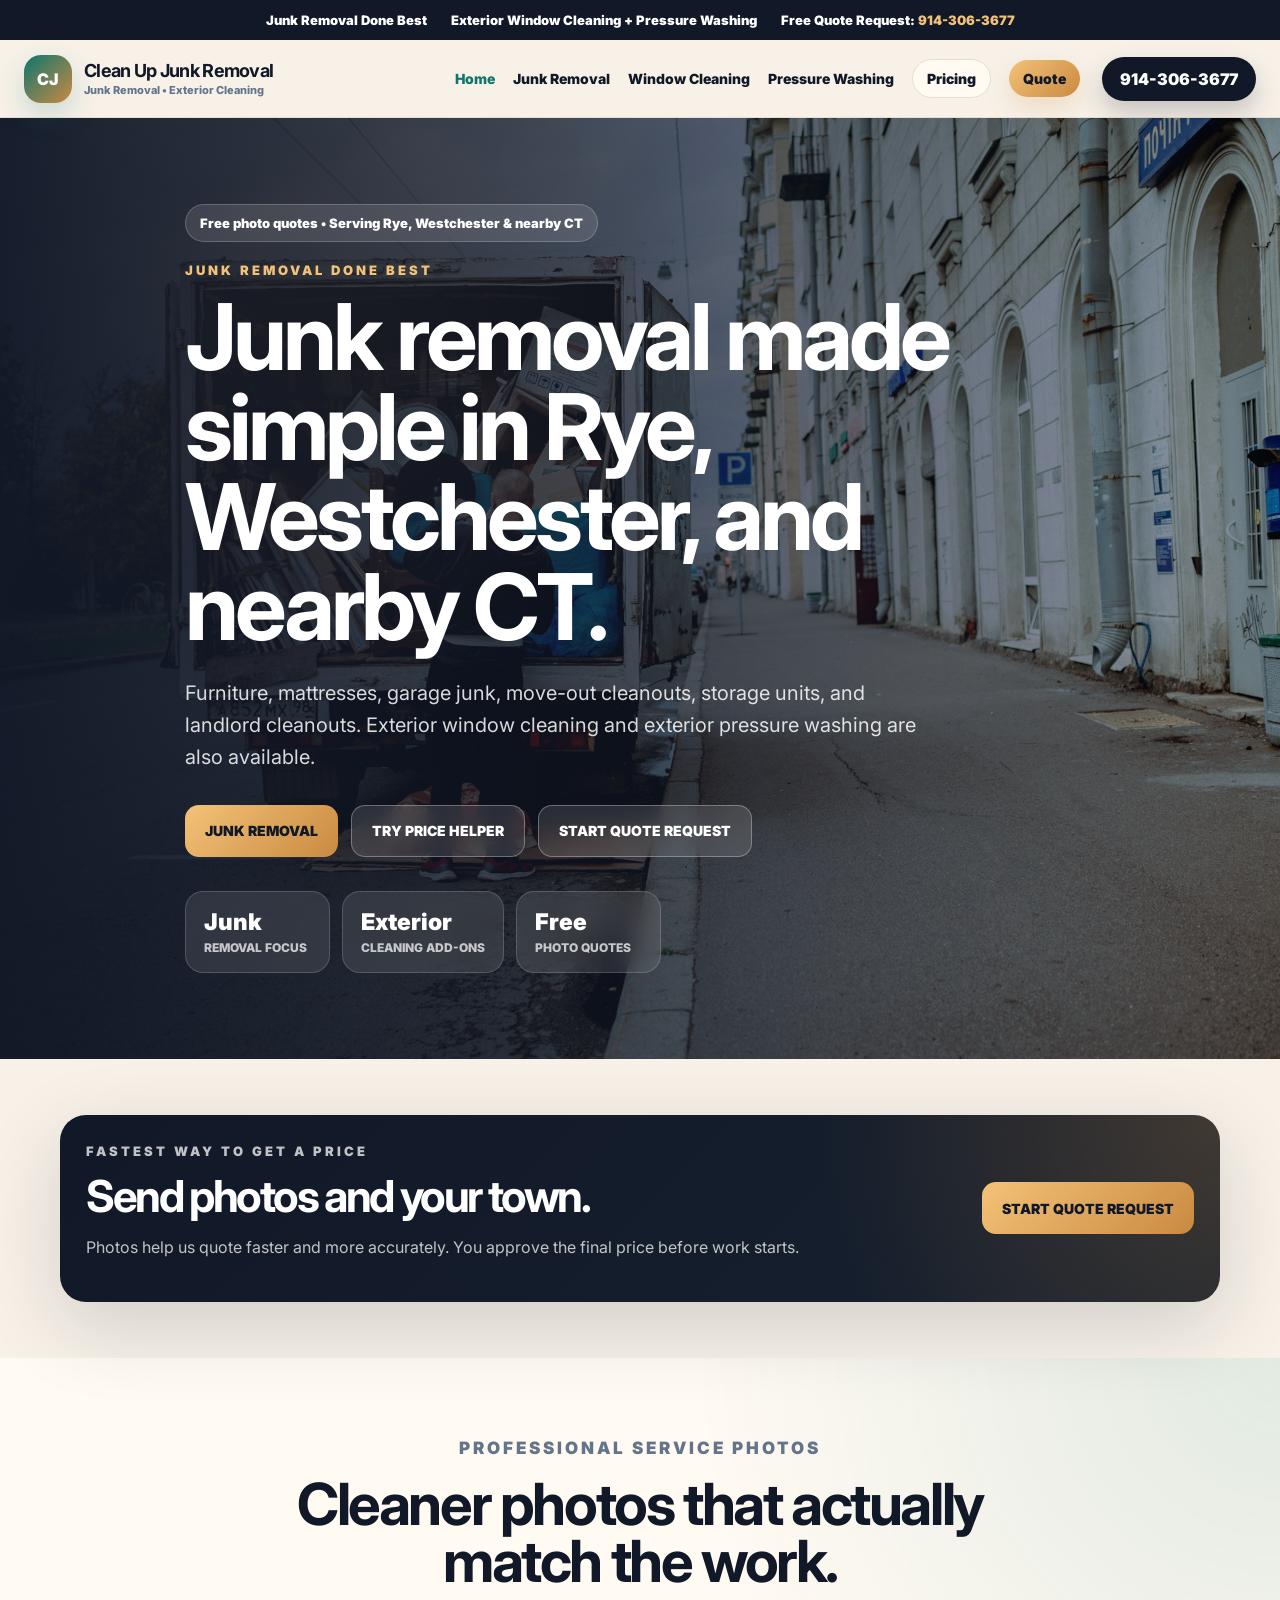
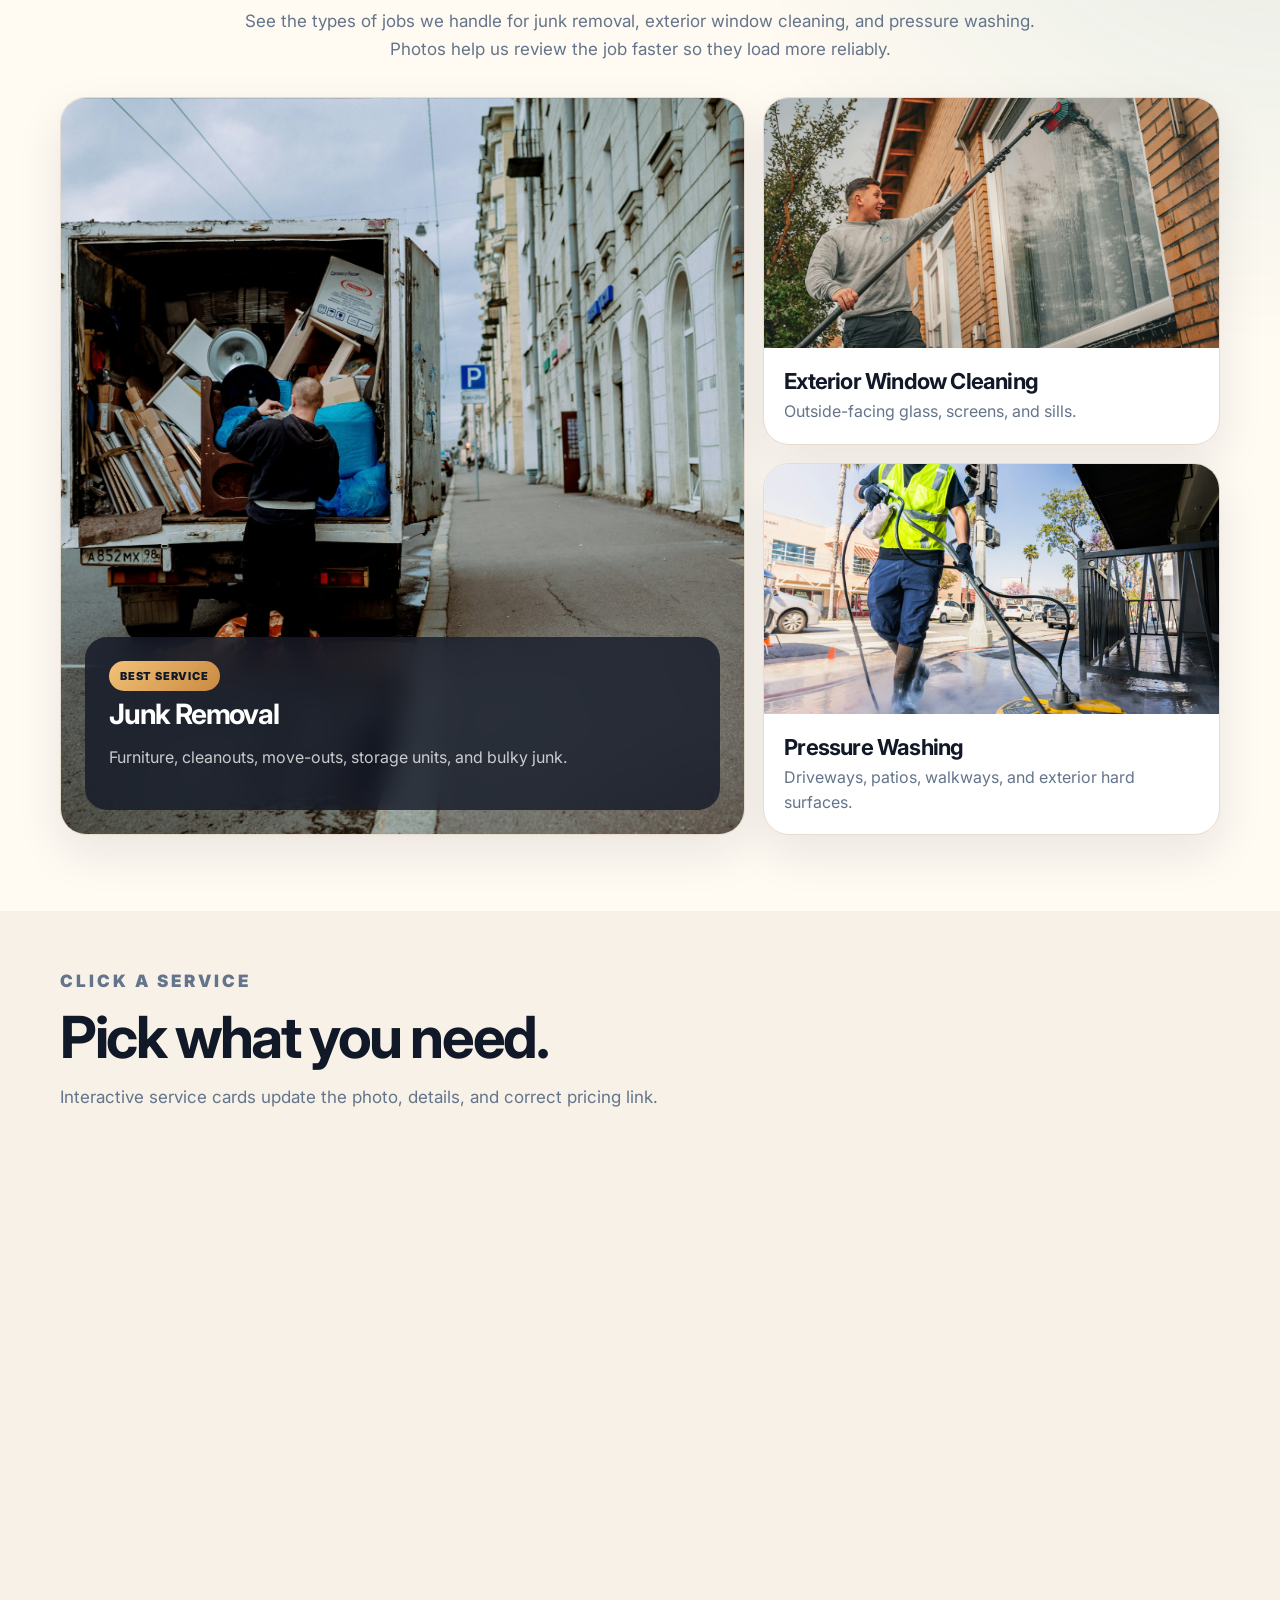
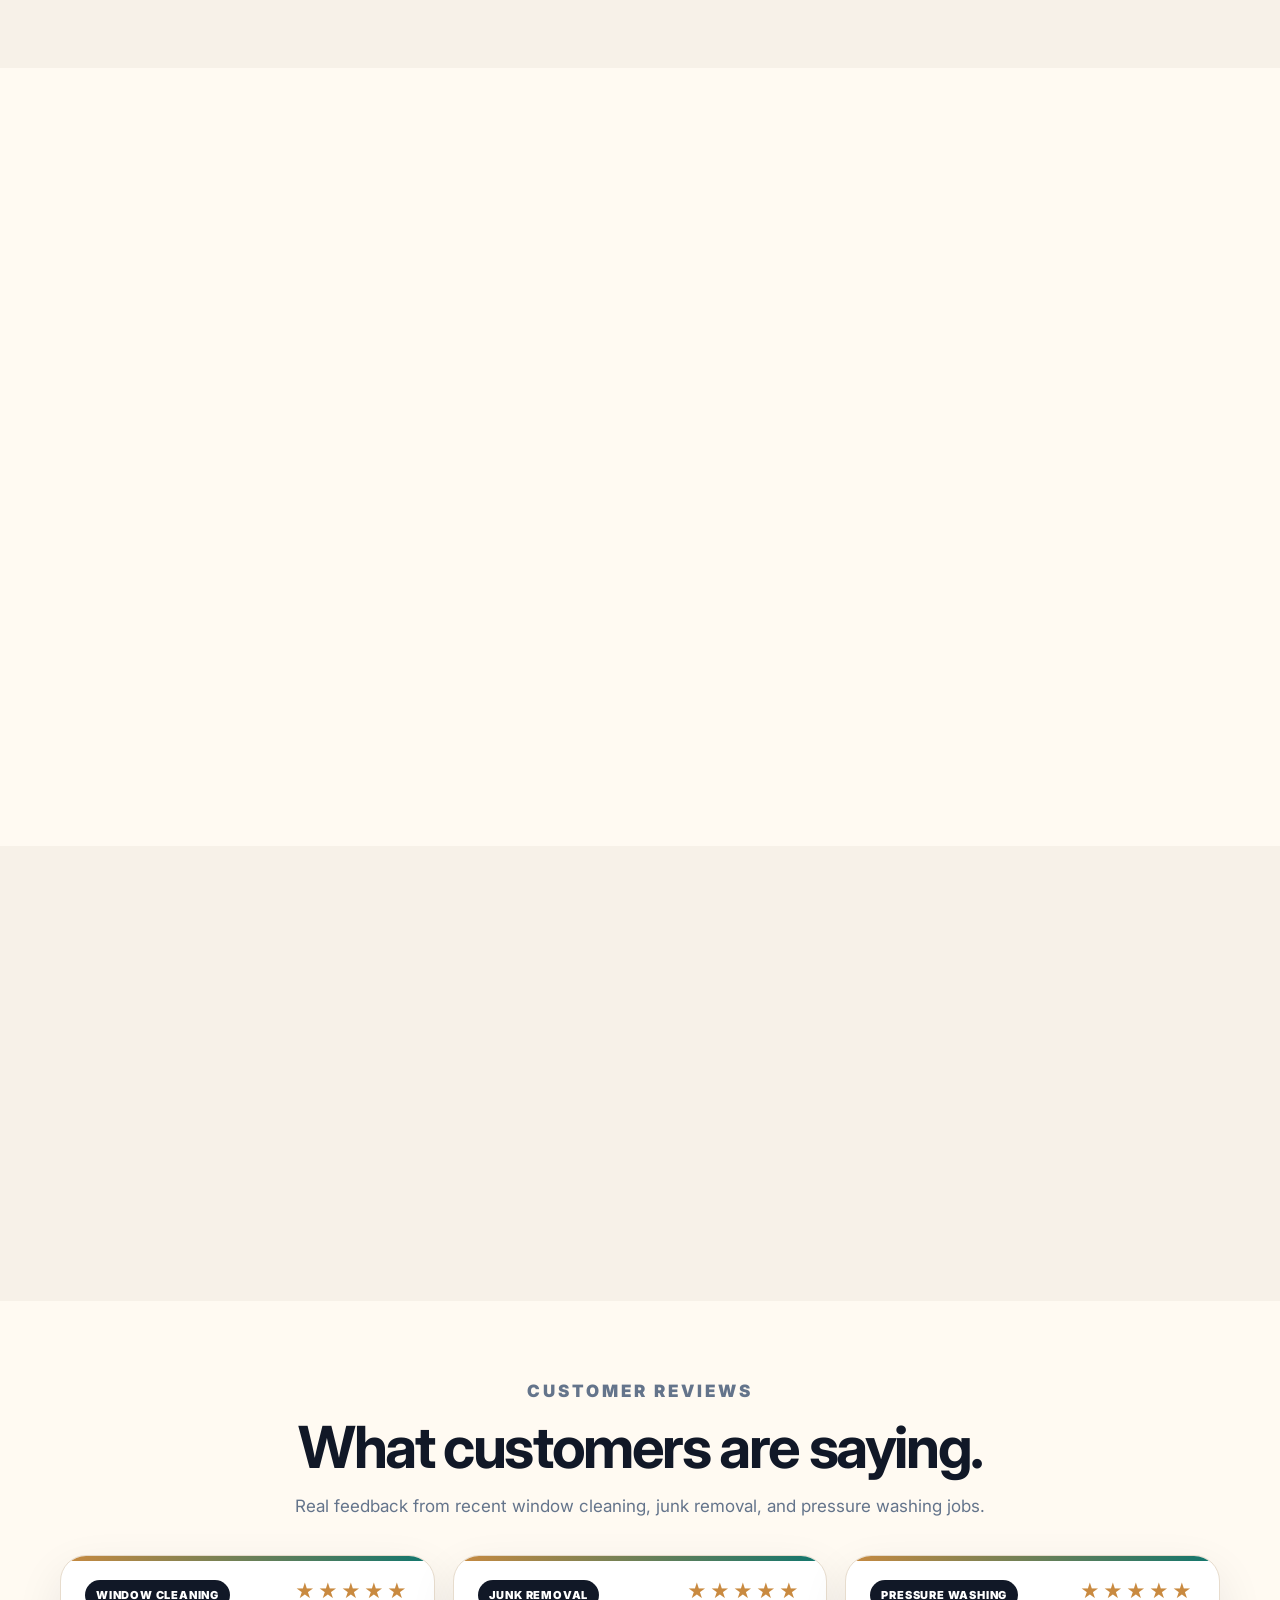
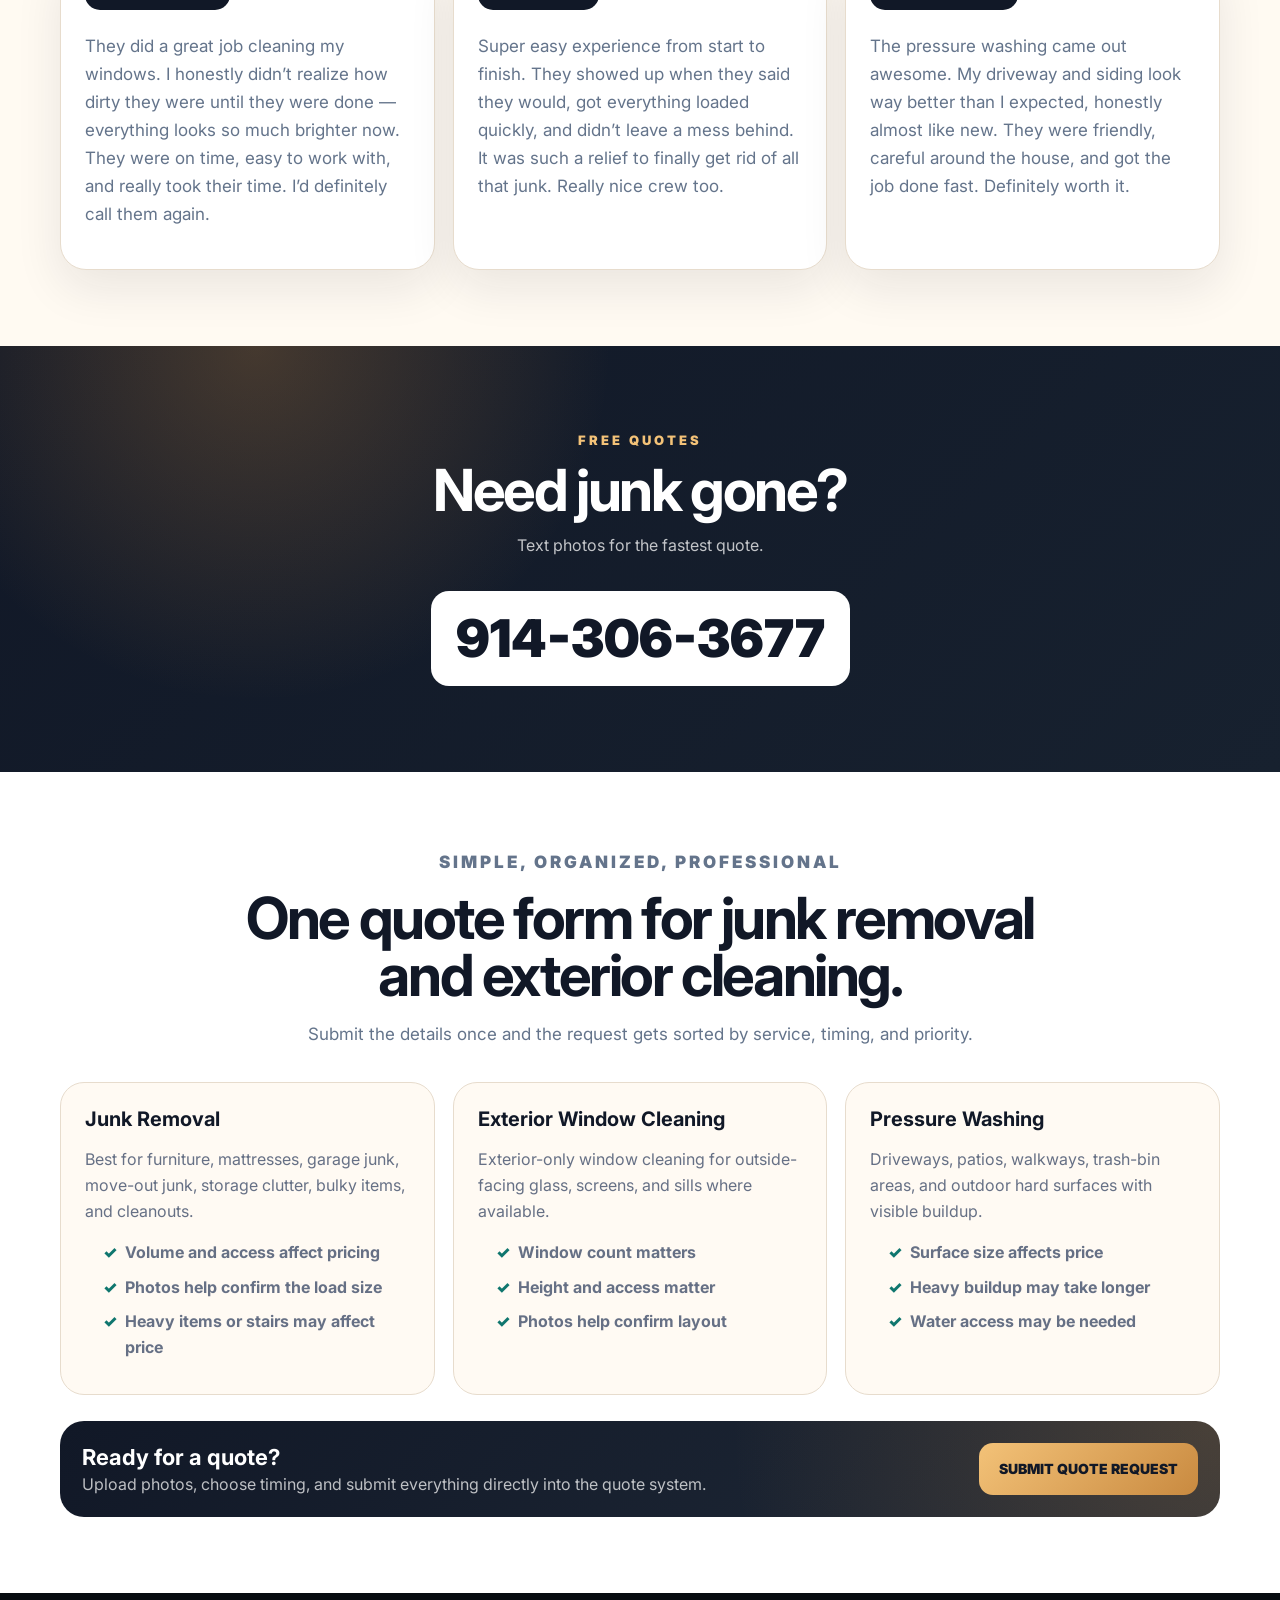
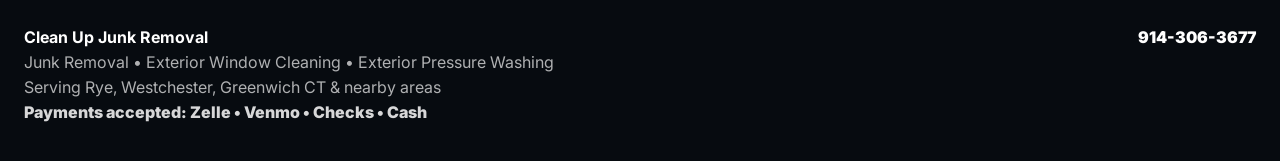
==== commit 0a5b2fe4: "Advanced quote system and website cleanup" ====
--- a/index.html
+++ b/index.html
@@ -6,6 +6,7 @@
   <title>Clean Up Junk Removal | Rye & Westchester Junk Removal</title>
   <meta name="description" content="Junk removal, exterior window cleaning, and exterior pressure washing serving Rye, Westchester, Greenwich CT, and nearby areas." />
   <link rel="stylesheet" href="style.css" />
+  <link rel="stylesheet" href="advanced-site.css" />
   <script defer src="script.js"></script>
 </head>
 
@@ -16,7 +17,7 @@
   <div class="topbar">
     <span>Junk Removal Done Best</span>
     <span>Exterior Window Cleaning + Pressure Washing</span>
-    <span>Text or Call: <a href="tel:9143063677">914-306-3677</a></span>
+    <span>Free Quote Request: <a href="tel:9143063677">914-306-3677</a></span>
   </div>
 
   <header class="header">
@@ -28,7 +29,7 @@
       </span>
     </a>
 
-    <nav class="nav"><a href="index.html" class="active ".strip()>Home</a><a href="junk-removal.html" class="".strip()>Junk Removal</a><a href="window-cleaning.html" class="".strip()>Windows</a><a href="power-washing.html" class="".strip()>Pressure Washing</a><a href="pricing.html" class="nav-cta nav-pricing".strip()>Pricing</a><a href="contact.html" class="nav-cta nav-quote".strip()>Quote</a></nav>
+    <nav class="nav"><a href="index.html" class="active ".strip()>Home</a><a href="junk-removal.html" class="".strip()>Junk Removal</a><a href="window-cleaning.html" class="".strip()>Window Cleaning</a><a href="power-washing.html" class="".strip()>Pressure Washing</a><a href="pricing.html" class="nav-cta nav-pricing".strip()>Pricing</a><a href="contact.html" class="nav-cta nav-quote".strip()>Quote</a></nav>
 
     <a class="phone" href="tel:9143063677">914-306-3677</a>
 
@@ -43,7 +44,7 @@
       <div class="container hero-content reveal">
         <div class="pill">Free photo quotes • Serving Rye, Westchester & nearby CT</div>
         <p class="eyebrow">Junk Removal Done Best</p>
-        <h1>Junk gone fast. Exterior cleaned when needed.</h1>
+        <h1>Junk removal made simple in Rye, Westchester, and nearby CT.</h1>
         <p class="hero-text">
           Furniture, mattresses, garage junk, move-out cleanouts, storage units, and landlord cleanouts.
           Exterior window cleaning and exterior pressure washing are also available.
@@ -52,7 +53,7 @@
         <div class="actions">
           <a class="btn gold" href="junk-removal.html">Junk Removal</a>
           <a class="btn glass" href="pricing.html#estimate">Try Price Helper</a>
-          <a class="btn glass" href="contact.html">Text Photos</a>
+          <a class="btn glass" href="contact.html">Start Quote Request</a>
         </div>
 
         <div class="stats">
@@ -71,7 +72,7 @@
             <h2>Send photos and your town.</h2>
             <p>Photos help us quote faster and more accurately. You approve the final price before work starts.</p>
           </div>
-          <a class="btn gold" href="contact.html">Build Quote Text</a>
+          <a class="btn gold" href="contact.html">Start Quote Request</a>
         </div>
       </div>
     </section>
@@ -83,8 +84,8 @@
           <p class="eyebrow">Professional Service Photos</p>
           <h2>Cleaner photos that actually match the work.</h2>
           <p>
-            The site now uses a tighter photo set for junk removal, exterior window cleaning,
-            and pressure washing. These are stored inside the website files so they load more reliably.
+            See the types of jobs we handle for junk removal, exterior window cleaning,
+            and pressure washing. Photos help us review the job faster so they load more reliably.
           </p>
         </div>
 
@@ -191,7 +192,7 @@
             <div class="pro-photo-copy">
               <span>Exterior Windows</span>
               <h3>Outside-facing glass and screens</h3>
-              <p>Good add-on when the outside of the property needs a cleaner look.</p>
+              <p>Exterior detail when the outside of the property needs a cleaner look.</p>
             </div>
           </a>
 
@@ -282,7 +283,59 @@
         <a class="big-phone" href="tel:9143063677">914-306-3677</a>
       </div>
     </section>
-  </main>
+  
+<!-- Advanced customer trust section -->
+<section class="advanced-clean-section" id="service-details">
+  <div class="container">
+    <div class="heading center reveal">
+      <p class="eyebrow">Simple, Organized, Professional</p>
+      <h2>One quote form for junk removal and exterior cleaning.</h2>
+      <p>Submit the details once and the request gets sorted by service, timing, and priority.</p>
+    </div>
+
+    <div class="advanced-clean-grid reveal">
+      <article class="advanced-clean-card">
+        <strong>Junk Removal</strong>
+        <p>Best for furniture, mattresses, garage junk, move-out junk, storage clutter, bulky items, and cleanouts.</p>
+        <ul>
+          <li>Volume and access affect pricing</li>
+          <li>Photos help confirm the load size</li>
+          <li>Heavy items or stairs may affect price</li>
+        </ul>
+      </article>
+
+      <article class="advanced-clean-card">
+        <strong>Exterior Window Cleaning</strong>
+        <p>Exterior-only window cleaning for outside-facing glass, screens, and sills where available.</p>
+        <ul>
+          <li>Window count matters</li>
+          <li>Height and access matter</li>
+          <li>Photos help confirm layout</li>
+        </ul>
+      </article>
+
+      <article class="advanced-clean-card">
+        <strong>Pressure Washing</strong>
+        <p>Driveways, patios, walkways, trash-bin areas, and outdoor hard surfaces with visible buildup.</p>
+        <ul>
+          <li>Surface size affects price</li>
+          <li>Heavy buildup may take longer</li>
+          <li>Water access may be needed</li>
+        </ul>
+      </article>
+    </div>
+
+    <div class="advanced-site-cta reveal">
+      <div>
+        <strong>Ready for a quote?</strong>
+        <p>Upload photos, choose timing, and submit everything directly into the quote system.</p>
+      </div>
+      <a class="btn gold" href="contact.html">Submit Quote Request</a>
+    </div>
+  </div>
+</section>
+
+</main>
 
 
   <footer class="footer">
--- a/style.css
+++ b/style.css
@@ -1930,3 +1930,28 @@
     grid-template-columns: 1fr !important;
   }
 }
+
+
+/* ===== Remove text fallback and make quote submit cleaner ===== */
+
+.send-options-grid {
+  grid-template-columns: repeat(2, 1fr);
+}
+
+.submit-lead-option {
+  min-height: 155px;
+}
+
+.submit-lead-option strong {
+  font-size: 22px;
+}
+
+.quote-preview-panel .quote-mini-actions {
+  grid-template-columns: 1fr;
+}
+
+@media(max-width: 700px) {
+  .send-options-grid {
+    grid-template-columns: 1fr !important;
+  }
+}
--- a/advanced-site.css
+++ b/advanced-site.css
@@ -0,0 +1,751 @@
+
+/* =========================================================
+   Advanced Clean Up Junk Website Upgrade
+   ========================================================= */
+
+:root {
+  --advanced-ink: #111827;
+  --advanced-ink-2: #1f2937;
+  --advanced-muted: #667085;
+  --advanced-line: #e7dccd;
+  --advanced-paper: #fffaf3;
+  --advanced-cream: #f6efe5;
+  --advanced-gold: #c98a40;
+  --advanced-gold-2: #f4c777;
+  --advanced-teal: #0f766e;
+  --advanced-green: #14532d;
+  --advanced-red: #991b1b;
+  --advanced-shadow: 0 28px 80px rgba(17, 24, 39, 0.14);
+  --advanced-soft-shadow: 0 18px 45px rgba(17, 24, 39, 0.12);
+}
+
+.quote-pro-hero {
+  min-height: 650px;
+  position: relative;
+  display: grid;
+  align-items: center;
+  overflow: hidden;
+  color: white;
+}
+
+.quote-pro-bg {
+  position: absolute;
+  inset: 0;
+  background-size: cover;
+  background-position: center;
+  transform: scale(1.03);
+  filter: saturate(1.05) contrast(1.04);
+}
+
+.quote-pro-overlay {
+  position: absolute;
+  inset: 0;
+  background:
+    radial-gradient(circle at 12% 18%, rgba(201, 138, 64, .45), transparent 32%),
+    linear-gradient(90deg, rgba(17,24,39,.98), rgba(17,24,39,.76), rgba(17,24,39,.32));
+}
+
+.quote-pro-hero-grid {
+  position: relative;
+  z-index: 2;
+  display: grid;
+  grid-template-columns: 1.1fr .72fr;
+  gap: 34px;
+  align-items: center;
+}
+
+.quote-pro-hero-copy {
+  max-width: 790px;
+}
+
+.quote-pro-hero-copy h1 {
+  margin: 10px 0 18px;
+  color: white;
+  font-size: clamp(42px, 7vw, 82px);
+  line-height: .93;
+  letter-spacing: -3px;
+}
+
+.quote-pro-hero-copy p {
+  max-width: 650px;
+  color: rgba(255,255,255,.78);
+  font-size: 18px;
+  line-height: 1.7;
+}
+
+.quote-pro-actions {
+  display: flex;
+  flex-wrap: wrap;
+  gap: 12px;
+  margin-top: 26px;
+}
+
+.quote-pro-trust-row {
+  margin-top: 24px;
+  display: flex;
+  flex-wrap: wrap;
+  gap: 10px;
+}
+
+.quote-pro-trust-row span {
+  padding: 9px 12px;
+  border: 1px solid rgba(255,255,255,.16);
+  border-radius: 999px;
+  background: rgba(255,255,255,.08);
+  color: rgba(255,255,255,.82);
+  font-size: 13px;
+  font-weight: 850;
+  backdrop-filter: blur(12px);
+}
+
+.quote-pro-side-card {
+  padding: 28px;
+  border: 1px solid rgba(255,255,255,.16);
+  border-radius: 28px;
+  background: rgba(17,24,39,.58);
+  box-shadow: var(--advanced-shadow);
+  backdrop-filter: blur(18px);
+}
+
+.quote-pro-side-card strong {
+  display: block;
+  color: white;
+  font-size: 24px;
+  margin-bottom: 10px;
+}
+
+.quote-pro-side-card p {
+  color: rgba(255,255,255,.72);
+  line-height: 1.65;
+}
+
+.quote-pro-side-card ul {
+  margin: 18px 0 0;
+  padding: 0;
+  list-style: none;
+  display: grid;
+  gap: 10px;
+}
+
+.quote-pro-side-card li {
+  color: rgba(255,255,255,.82);
+  font-weight: 800;
+}
+
+.quote-pro-side-card li::before {
+  content: "✓";
+  margin-right: 8px;
+  color: var(--advanced-gold-2);
+}
+
+.advanced-form-section {
+  background:
+    radial-gradient(circle at 0% 0%, rgba(201,138,64,.16), transparent 32%),
+    linear-gradient(180deg, var(--advanced-cream), #fff);
+}
+
+.advanced-quote-shell {
+  overflow: hidden;
+  border: 1px solid var(--advanced-line);
+  border-radius: 34px;
+  background: white;
+  box-shadow: var(--advanced-shadow);
+}
+
+.advanced-steps {
+  padding: 18px;
+  display: grid;
+  grid-template-columns: auto 1fr auto 1fr auto 1fr auto;
+  gap: 12px;
+  align-items: center;
+  border-bottom: 1px solid var(--advanced-line);
+  background: var(--advanced-paper);
+}
+
+.advanced-step {
+  display: flex;
+  align-items: center;
+  gap: 9px;
+  color: var(--advanced-muted);
+  font-size: 13px;
+  font-weight: 950;
+}
+
+.advanced-step span {
+  width: 34px;
+  height: 34px;
+  display: grid;
+  place-items: center;
+  border-radius: 50%;
+  background: white;
+  color: var(--advanced-ink);
+  border: 1px solid var(--advanced-line);
+}
+
+.advanced-step.active {
+  color: var(--advanced-ink);
+}
+
+.advanced-step.active span {
+  background: var(--advanced-ink);
+  color: white;
+}
+
+.advanced-step-line {
+  height: 2px;
+  border-radius: 99px;
+  background: var(--advanced-line);
+}
+
+.advanced-quote-layout {
+  display: grid;
+  grid-template-columns: 1.06fr .78fr;
+  align-items: stretch;
+}
+
+.advanced-quote-form {
+  padding: 32px;
+}
+
+.advanced-form-panel {
+  display: none;
+}
+
+.advanced-form-panel.active {
+  display: block;
+  animation: advancedPanelIn .22s ease both;
+}
+
+@keyframes advancedPanelIn {
+  from { opacity: 0; transform: translateY(8px); }
+  to { opacity: 1; transform: translateY(0); }
+}
+
+.advanced-service-grid {
+  display: grid;
+  grid-template-columns: repeat(2, 1fr);
+  gap: 14px;
+  margin-top: 18px;
+}
+
+.advanced-service-card {
+  min-height: 160px;
+  padding: 20px;
+  border: 1px solid var(--advanced-line);
+  border-radius: 22px;
+  background: var(--advanced-paper);
+  color: var(--advanced-ink);
+  text-align: left;
+  cursor: pointer;
+  transition: .22s ease;
+}
+
+.advanced-service-card:hover,
+.advanced-service-card.active {
+  transform: translateY(-4px);
+  background:
+    radial-gradient(circle at 100% 0%, rgba(201,138,64,.26), transparent 42%),
+    linear-gradient(135deg, var(--advanced-ink), var(--advanced-ink-2));
+  color: white;
+  box-shadow: var(--advanced-soft-shadow);
+}
+
+.advanced-service-card span {
+  display: inline-flex;
+  margin-bottom: 12px;
+  padding: 7px 10px;
+  border-radius: 999px;
+  background: white;
+  color: var(--advanced-teal);
+  font-size: 11px;
+  font-weight: 950;
+  text-transform: uppercase;
+  letter-spacing: .72px;
+}
+
+.advanced-service-card:hover span,
+.advanced-service-card.active span {
+  background: rgba(255,255,255,.14);
+  color: var(--advanced-gold-2);
+}
+
+.advanced-service-card strong {
+  display: block;
+  font-size: 22px;
+  font-weight: 950;
+}
+
+.advanced-service-card small {
+  display: block;
+  margin-top: 8px;
+  color: var(--advanced-muted);
+  line-height: 1.5;
+  font-weight: 760;
+}
+
+.advanced-service-card:hover small,
+.advanced-service-card.active small {
+  color: rgba(255,255,255,.72);
+}
+
+.advanced-field-grid {
+  display: grid;
+  grid-template-columns: repeat(3, 1fr);
+  gap: 14px;
+}
+
+.advanced-quote-form label {
+  display: grid;
+  gap: 8px;
+  margin-top: 16px;
+  color: var(--advanced-ink);
+  font-size: 13px;
+  font-weight: 950;
+}
+
+.advanced-quote-form label span {
+  color: var(--advanced-red);
+}
+
+.advanced-quote-form input,
+.advanced-quote-form select,
+.advanced-quote-form textarea {
+  width: 100%;
+  min-height: 48px;
+  padding: 12px 13px;
+  border: 1px solid var(--advanced-line);
+  border-radius: 14px;
+  background: white;
+  color: var(--advanced-ink);
+  font: inherit;
+  outline: none;
+}
+
+.advanced-quote-form textarea {
+  min-height: 140px;
+  resize: vertical;
+  line-height: 1.55;
+}
+
+.advanced-quote-form input:focus,
+.advanced-quote-form select:focus,
+.advanced-quote-form textarea:focus {
+  border-color: var(--advanced-gold);
+  box-shadow: 0 0 0 4px rgba(201,138,64,.14);
+}
+
+.quote-honeypot {
+  position: absolute !important;
+  left: -9999px !important;
+  opacity: 0 !important;
+}
+
+.question-group {
+  display: none;
+}
+
+.question-group.active {
+  display: block;
+}
+
+.advanced-nav-row {
+  display: flex;
+  flex-wrap: wrap;
+  gap: 12px;
+  margin-top: 24px;
+}
+
+.advanced-photo-help {
+  margin: 14px 0 18px;
+  padding: 16px;
+  border: 1px solid var(--advanced-line);
+  border-radius: 18px;
+  background: var(--advanced-paper);
+  color: var(--advanced-muted);
+  line-height: 1.6;
+}
+
+.advanced-photo-help strong {
+  display: block;
+  color: var(--advanced-ink);
+  margin-bottom: 4px;
+}
+
+.advanced-photo-preview {
+  margin-top: 14px;
+  padding: 14px;
+  border: 1px dashed #c7b69f;
+  border-radius: 18px;
+  background: var(--advanced-paper);
+  color: var(--advanced-muted);
+  font-size: 13px;
+  line-height: 1.5;
+}
+
+.advanced-photo-grid {
+  display: grid;
+  grid-template-columns: repeat(4, 1fr);
+  gap: 8px;
+  margin-top: 10px;
+}
+
+.advanced-photo-grid img {
+  width: 100%;
+  aspect-ratio: 1 / 1;
+  border: 1px solid var(--advanced-line);
+  border-radius: 12px;
+  object-fit: cover;
+  background: white;
+}
+
+.advanced-check-grid {
+  display: grid;
+  grid-template-columns: repeat(2, 1fr);
+  gap: 10px;
+  margin-top: 16px;
+}
+
+.advanced-check-grid label {
+  margin: 0;
+  padding: 12px;
+  display: flex;
+  align-items: center;
+  gap: 9px;
+  border: 1px solid var(--advanced-line);
+  border-radius: 14px;
+  background: white;
+  cursor: pointer;
+}
+
+.advanced-check-grid input {
+  width: auto;
+  min-height: auto;
+}
+
+.advanced-submit-card {
+  margin-top: 20px;
+  padding: 18px;
+  display: flex;
+  gap: 16px;
+  align-items: center;
+  justify-content: space-between;
+  border-radius: 22px;
+  background:
+    radial-gradient(circle at 100% 0%, rgba(201,138,64,.22), transparent 42%),
+    linear-gradient(135deg, var(--advanced-ink), var(--advanced-ink-2));
+  color: white;
+}
+
+.advanced-submit-card strong {
+  display: block;
+  font-size: 20px;
+}
+
+.advanced-submit-card p {
+  margin: 4px 0 0;
+  color: rgba(255,255,255,.72);
+}
+
+.advanced-submit {
+  white-space: nowrap;
+}
+
+.advanced-status {
+  margin-top: 14px;
+  padding: 14px 16px;
+  border: 1px solid rgba(15,118,110,.22);
+  border-radius: 16px;
+  background: rgba(15,118,110,.07);
+  color: var(--advanced-ink);
+  font-size: 13px;
+  font-weight: 850;
+  line-height: 1.5;
+}
+
+.advanced-status.loading {
+  border-color: var(--advanced-gold);
+  background: rgba(201,138,64,.13);
+}
+
+.advanced-status.success {
+  color: #064e3b;
+  border-color: #6ee7b7;
+  background: #d1fae5;
+}
+
+.advanced-status.error {
+  color: #7f1d1d;
+  border-color: #fecaca;
+  background: #fee2e2;
+}
+
+.advanced-preview {
+  padding: 32px;
+  background:
+    radial-gradient(circle at 100% 0%, rgba(201,138,64,.22), transparent 38%),
+    linear-gradient(135deg, var(--advanced-ink), var(--advanced-ink-2));
+  color: white;
+}
+
+.advanced-preview-sticky {
+  position: sticky;
+  top: 96px;
+}
+
+.advanced-preview h3 {
+  color: white;
+}
+
+.advanced-priority-box,
+.advanced-score,
+.advanced-mini-info {
+  margin-top: 16px;
+  padding: 16px;
+  border: 1px solid rgba(255,255,255,.14);
+  border-radius: 18px;
+  background: rgba(255,255,255,.08);
+}
+
+.advanced-priority-box span,
+.advanced-score span {
+  display: block;
+  color: rgba(255,255,255,.66);
+  font-size: 12px;
+  font-weight: 950;
+  text-transform: uppercase;
+  letter-spacing: .8px;
+}
+
+.advanced-priority-box strong {
+  display: block;
+  margin-top: 6px;
+  color: white;
+  font-size: 22px;
+}
+
+.advanced-priority-box.hot strong {
+  color: var(--advanced-gold-2);
+}
+
+.advanced-priority-box small {
+  display: block;
+  margin-top: 5px;
+  color: rgba(255,255,255,.66);
+  line-height: 1.45;
+}
+
+.advanced-score div {
+  height: 10px;
+  margin: 10px 0;
+  border-radius: 999px;
+  overflow: hidden;
+  background: rgba(255,255,255,.14);
+}
+
+.advanced-score i {
+  display: block;
+  width: 30%;
+  height: 100%;
+  border-radius: 999px;
+  background: linear-gradient(90deg, var(--advanced-gold), var(--advanced-teal));
+  transition: width .22s ease;
+}
+
+.advanced-score strong {
+  color: white;
+}
+
+#quotePreview {
+  min-height: 290px;
+  max-height: 520px;
+  overflow: auto;
+  margin: 16px 0 0;
+  padding: 18px;
+  border: 1px solid rgba(255,255,255,.14);
+  border-radius: 18px;
+  background: white;
+  color: var(--advanced-ink);
+  white-space: pre-wrap;
+  line-height: 1.55;
+  font-family: Inter, Arial, sans-serif;
+  font-size: 14px;
+}
+
+.advanced-mini-info strong {
+  display: block;
+  color: white;
+}
+
+.advanced-mini-info span {
+  display: block;
+  margin-top: 4px;
+  color: var(--advanced-gold-2);
+  font-weight: 850;
+  line-height: 1.5;
+}
+
+.advanced-info-grid {
+  display: grid;
+  grid-template-columns: repeat(3, 1fr);
+  gap: 18px;
+}
+
+.advanced-info-grid article {
+  padding: 22px;
+  border: 1px solid var(--advanced-line);
+  border-radius: 22px;
+  background: white;
+  box-shadow: var(--advanced-soft-shadow);
+}
+
+.advanced-info-grid strong {
+  display: block;
+  color: var(--advanced-ink);
+  font-size: 18px;
+  margin-bottom: 8px;
+}
+
+.advanced-info-grid p {
+  color: var(--advanced-muted);
+  line-height: 1.6;
+}
+
+.advanced-clean-section {
+  padding: 76px 0;
+  background: #fff;
+}
+
+.advanced-clean-grid {
+  display: grid;
+  grid-template-columns: repeat(3, 1fr);
+  gap: 18px;
+}
+
+.advanced-clean-card {
+  padding: 24px;
+  border: 1px solid var(--advanced-line);
+  border-radius: 24px;
+  background: var(--advanced-paper);
+}
+
+.advanced-clean-card strong {
+  display: block;
+  color: var(--advanced-ink);
+  font-size: 20px;
+  margin-bottom: 8px;
+}
+
+.advanced-clean-card p,
+.advanced-clean-card li {
+  color: var(--advanced-muted);
+  line-height: 1.6;
+}
+
+.advanced-clean-card ul {
+  margin: 12px 0 0;
+  padding-left: 18px;
+}
+
+.advanced-site-cta {
+  margin-top: 26px;
+  padding: 22px;
+  border-radius: 24px;
+  background:
+    radial-gradient(circle at 100% 0%, rgba(201,138,64,.25), transparent 42%),
+    linear-gradient(135deg, var(--advanced-ink), var(--advanced-ink-2));
+  color: white;
+  display: flex;
+  gap: 16px;
+  justify-content: space-between;
+  align-items: center;
+}
+
+.advanced-site-cta strong {
+  color: white;
+  font-size: 22px;
+}
+
+.advanced-site-cta p {
+  color: rgba(255,255,255,.72);
+  margin: 4px 0 0;
+}
+
+@media(max-width: 1050px) {
+  .quote-pro-hero-grid,
+  .advanced-quote-layout,
+  .advanced-info-grid,
+  .advanced-clean-grid {
+    grid-template-columns: 1fr;
+  }
+
+  .advanced-preview-sticky {
+    position: relative;
+    top: auto;
+  }
+
+  .advanced-steps {
+    grid-template-columns: repeat(4, 1fr);
+  }
+
+  .advanced-step-line {
+    display: none;
+  }
+
+  .advanced-step {
+    justify-content: center;
+  }
+}
+
+@media(max-width: 760px) {
+  .quote-pro-hero {
+    min-height: auto;
+    padding: 78px 0 54px;
+  }
+
+  .quote-pro-hero-copy h1 {
+    font-size: 46px;
+    letter-spacing: -2px;
+  }
+
+  .quote-pro-overlay {
+    background:
+      linear-gradient(90deg, rgba(17,24,39,.96), rgba(17,24,39,.84)),
+      radial-gradient(circle at 10% 12%, rgba(201,138,64,.36), transparent 38%);
+  }
+
+  .advanced-quote-form,
+  .advanced-preview {
+    padding: 20px;
+  }
+
+  .advanced-service-grid,
+  .advanced-field-grid,
+  .advanced-check-grid {
+    grid-template-columns: 1fr;
+  }
+
+  .advanced-submit-card,
+  .advanced-site-cta {
+    align-items: stretch;
+    flex-direction: column;
+  }
+
+  .advanced-photo-grid {
+    grid-template-columns: repeat(2, 1fr);
+  }
+
+  .advanced-step {
+    display: grid;
+    place-items: center;
+    text-align: center;
+    gap: 4px;
+  }
+
+  .advanced-step strong {
+    font-size: 11px;
+  }
+
+  #quotePreview {
+    max-height: 360px;
+  }
+}
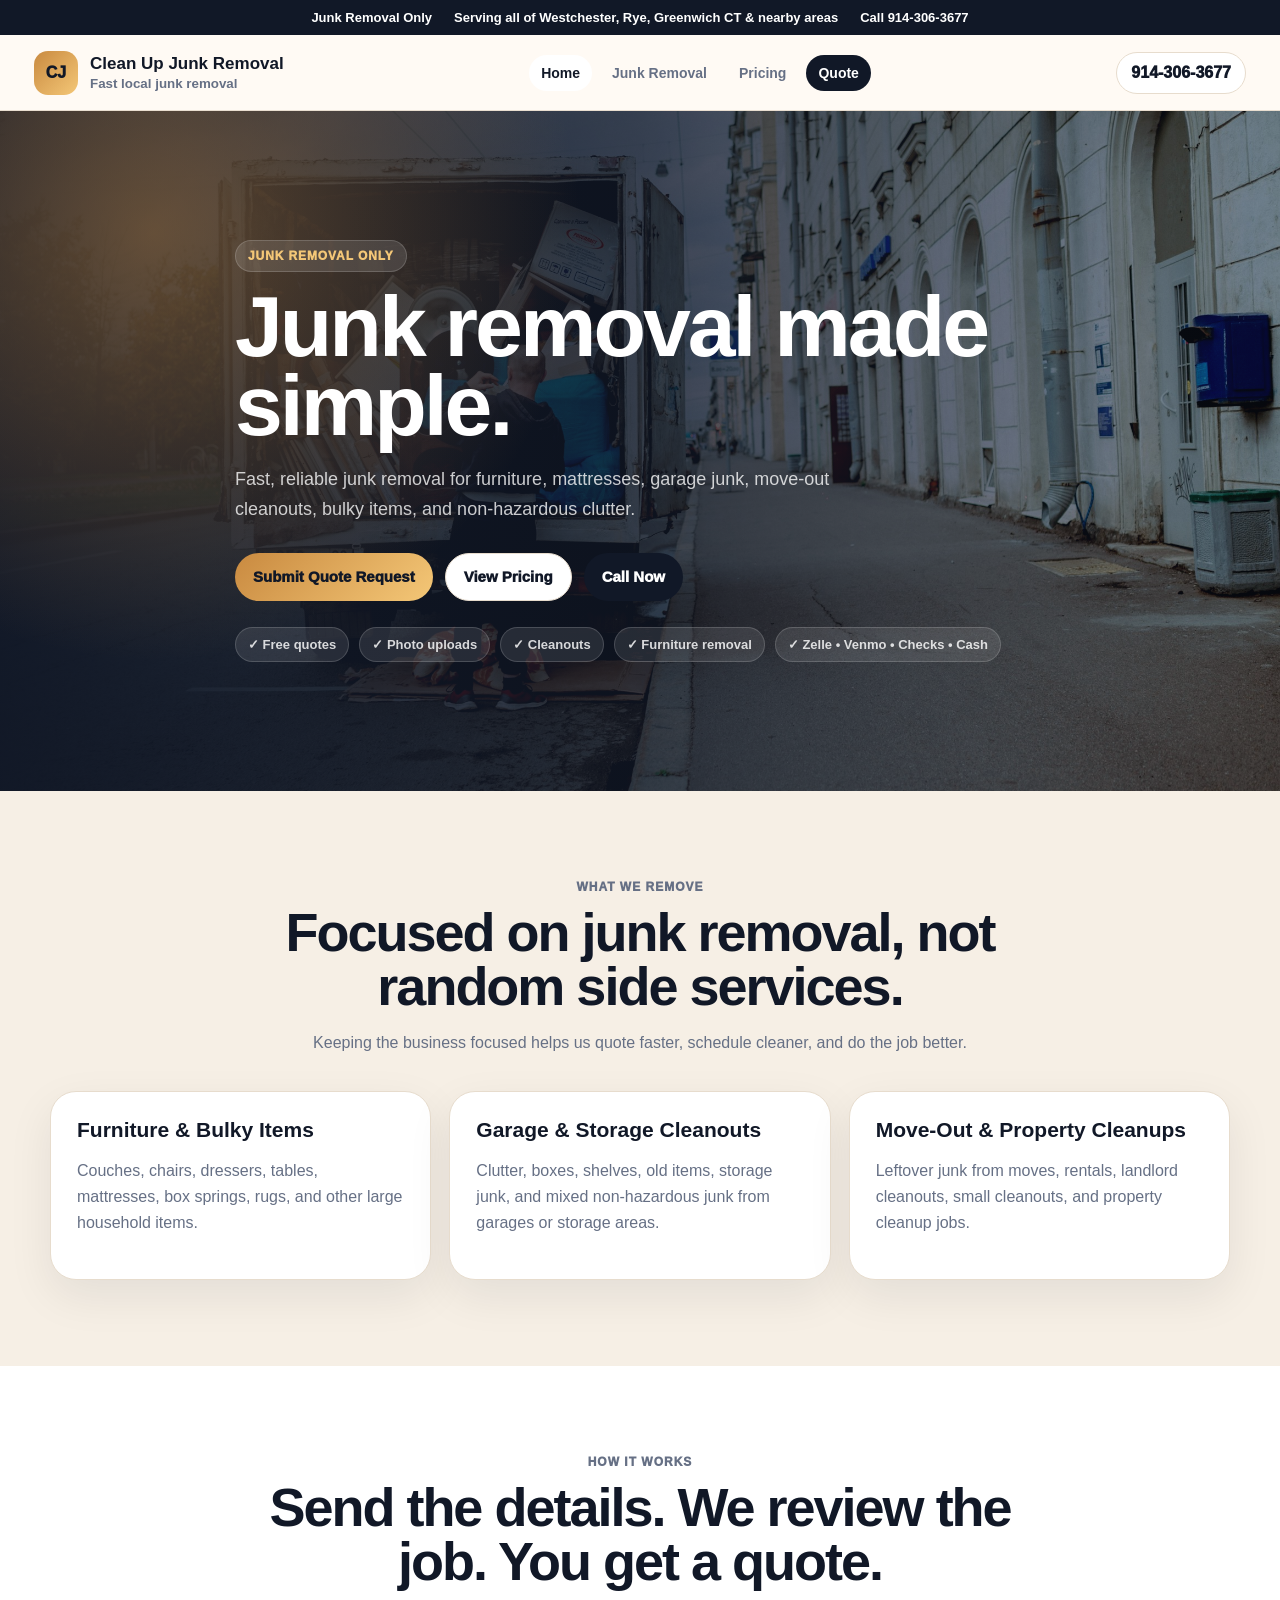
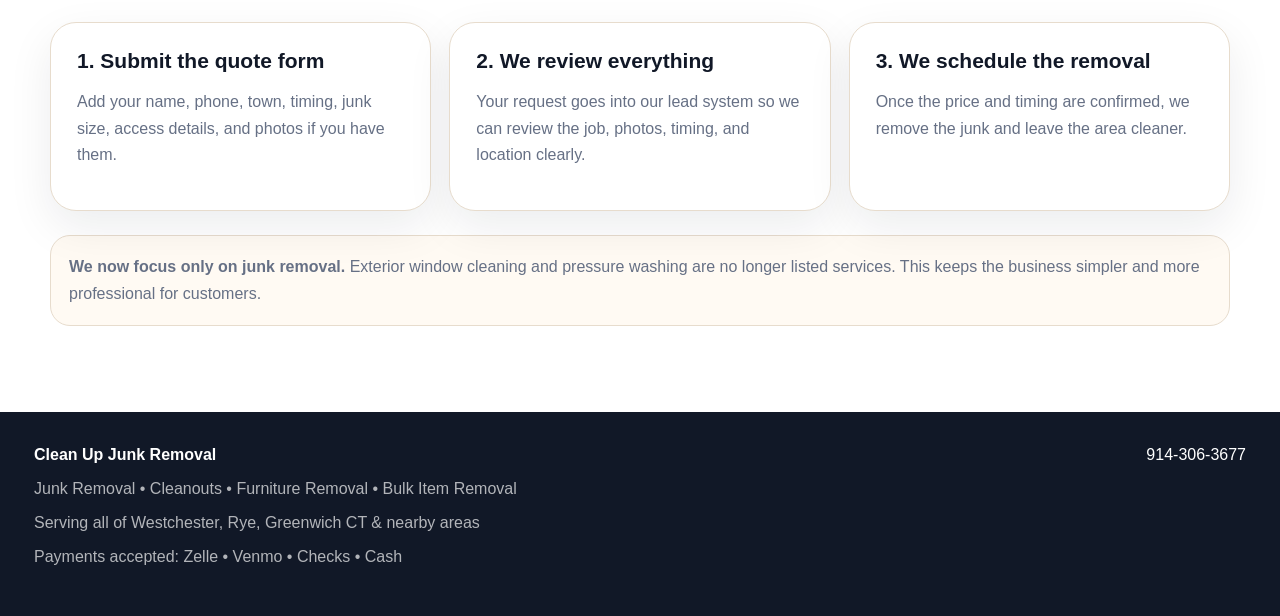
==== commit 8eca6833: "Switch website to junk removal only" ====
--- a/index.html
+++ b/index.html
@@ -1,353 +1,130 @@
 <!doctype html>
 <html lang="en">
 <head>
-  <meta charset="utf-8" />
-  <meta name="viewport" content="width=device-width, initial-scale=1" />
-  <title>Clean Up Junk Removal | Rye & Westchester Junk Removal</title>
-  <meta name="description" content="Junk removal, exterior window cleaning, and exterior pressure washing serving Rye, Westchester, Greenwich CT, and nearby areas." />
-  <link rel="stylesheet" href="style.css" />
-  <link rel="stylesheet" href="advanced-site.css" />
-  <script defer src="script.js"></script>
+  <meta charset="utf-8">
+  <meta name="viewport" content="width=device-width, initial-scale=1">
+  <title>Clean Up Junk Removal | Junk Removal in Rye & Westchester</title>
+  <meta name="description" content="Fast junk removal for furniture, mattresses, garage cleanouts, move-out junk, and bulky items in Rye, Westchester, Greenwich CT, and nearby areas.">
+  <link rel="stylesheet" href="junk-only.css">
+  <script src="backend-config.js"></script>
+  <script defer src="junk-quote.js"></script>
 </head>
-
 <body>
-
-  <div class="progress"><span></span></div>
-
   <div class="topbar">
-    <span>Junk Removal Done Best</span>
-    <span>Exterior Window Cleaning + Pressure Washing</span>
-    <span>Free Quote Request: <a href="tel:9143063677">914-306-3677</a></span>
+    <span>Junk Removal Only</span>
+    <span>Serving all of Westchester, Rye, Greenwich CT & nearby areas</span>
+    <span><a href="tel:9143063677">Call 914-306-3677</a></span>
   </div>
 
   <header class="header">
-    <a href="index.html" class="brand">
+    <a class="brand" href="index.html">
       <span class="badge">CJ</span>
       <span>
         <strong>Clean Up Junk Removal</strong>
-        <small>Junk Removal • Exterior Cleaning</small>
+        <small>Fast local junk removal</small>
       </span>
     </a>
-
-    <nav class="nav"><a href="index.html" class="active ".strip()>Home</a><a href="junk-removal.html" class="".strip()>Junk Removal</a><a href="window-cleaning.html" class="".strip()>Window Cleaning</a><a href="power-washing.html" class="".strip()>Pressure Washing</a><a href="pricing.html" class="nav-cta nav-pricing".strip()>Pricing</a><a href="contact.html" class="nav-cta nav-quote".strip()>Quote</a></nav>
-
+    
+    <nav class="nav">
+      <a href="index.html" class="active">Home</a>
+      <a href="junk-removal.html" class="">Junk Removal</a>
+      <a href="pricing.html" class="">Pricing</a>
+      <a href="contact.html" class="quote ">Quote</a>
+    </nav>
+    
     <a class="phone" href="tel:9143063677">914-306-3677</a>
-
-    <button class="menu" id="menu" aria-label="Open menu">☰</button>
   </header>
 
+  
+<main>
+  <section class="hero">
+    <div class="hero-bg" style="background-image:url('assets/img/junk-removal-pro.jpg');"></div>
+    <div class="container hero-inner">
+      <div class="pill">Junk Removal Only</div>
+      <h1>Junk removal made simple.</h1>
+      <p>Fast, reliable junk removal for furniture, mattresses, garage junk, move-out cleanouts, bulky items, and non-hazardous clutter.</p>
+      <div class="hero-actions">
+        <a class="btn gold" href="contact.html">Submit Quote Request</a>
+        <a class="btn light" href="pricing.html">View Pricing</a>
+        <a class="btn dark" href="tel:9143063677">Call Now</a>
+      </div>
+      <div class="trust-row">
+        <span>✓ Free quotes</span>
+        <span>✓ Photo uploads</span>
+        <span>✓ Cleanouts</span>
+        <span>✓ Furniture removal</span>
+        <span>✓ Zelle • Venmo • Checks • Cash</span>
+      </div>
+    </div>
+  </section>
 
-  <main>
-    <section class="hero">
-      <div class="hero-bg" style="background-image:url('assets/img/junk-removal-pro.jpg');"></div>
+  <section class="section cream">
+    <div class="container">
+      <div class="heading">
+        <p class="eyebrow">What We Remove</p>
+        <h2>Focused on junk removal, not random side services.</h2>
+        <p>Keeping the business focused helps us quote faster, schedule cleaner, and do the job better.</p>
+      </div>
 
-      <div class="container hero-content reveal">
-        <div class="pill">Free photo quotes • Serving Rye, Westchester & nearby CT</div>
-        <p class="eyebrow">Junk Removal Done Best</p>
-        <h1>Junk removal made simple in Rye, Westchester, and nearby CT.</h1>
-        <p class="hero-text">
-          Furniture, mattresses, garage junk, move-out cleanouts, storage units, and landlord cleanouts.
-          Exterior window cleaning and exterior pressure washing are also available.
-        </p>
+      <div class="grid-3">
+        <article class="card">
+          <strong>Furniture & Bulky Items</strong>
+          <p>Couches, chairs, dressers, tables, mattresses, box springs, rugs, and other large household items.</p>
+        </article>
 
-        <div class="actions">
-          <a class="btn gold" href="junk-removal.html">Junk Removal</a>
-          <a class="btn glass" href="pricing.html#estimate">Try Price Helper</a>
-          <a class="btn glass" href="contact.html">Start Quote Request</a>
-        </div>
+        <article class="card">
+          <strong>Garage & Storage Cleanouts</strong>
+          <p>Clutter, boxes, shelves, old items, storage junk, and mixed non-hazardous junk from garages or storage areas.</p>
+        </article>
 
-        <div class="stats">
-          <div><strong>Junk</strong><span>Removal Focus</span></div>
-          <div><strong>Exterior</strong><span>Cleaning Add-Ons</span></div>
-          <div><strong>Free</strong><span>Photo Quotes</span></div>
-        </div>
+        <article class="card">
+          <strong>Move-Out & Property Cleanups</strong>
+          <p>Leftover junk from moves, rentals, landlord cleanouts, small cleanouts, and property cleanup jobs.</p>
+        </article>
       </div>
-    </section>
+    </div>
+  </section>
 
-    <section class="section tight">
-      <div class="container">
-        <div class="quick-quote-strip reveal">
-          <div>
-            <p class="eyebrow">Fastest Way To Get A Price</p>
-            <h2>Send photos and your town.</h2>
-            <p>Photos help us quote faster and more accurately. You approve the final price before work starts.</p>
-          </div>
-          <a class="btn gold" href="contact.html">Start Quote Request</a>
-        </div>
+  <section class="section">
+    <div class="container">
+      <div class="heading">
+        <p class="eyebrow">How It Works</p>
+        <h2>Send the details. We review the job. You get a quote.</h2>
       </div>
-    </section>
 
-    
-    <section class="section premium-photo-section">
-      <div class="container">
-        <div class="heading center reveal">
-          <p class="eyebrow">Professional Service Photos</p>
-          <h2>Cleaner photos that actually match the work.</h2>
-          <p>
-            See the types of jobs we handle for junk removal, exterior window cleaning,
-            and pressure washing. Photos help us review the job faster so they load more reliably.
-          </p>
-        </div>
+      <div class="grid-3">
+        <article class="card">
+          <strong>1. Submit the quote form</strong>
+          <p>Add your name, phone, town, timing, junk size, access details, and photos if you have them.</p>
+        </article>
 
-        <div class="premium-photo-layout reveal">
-          <a href="junk-removal.html" class="premium-photo-feature">
-            <div class="premium-photo-image" style="background-image:url('assets/img/junk-removal-pro.jpg');"></div>
-            <div class="premium-photo-text">
-              <span>Best Service</span>
-              <h3>Junk Removal</h3>
-              <p>Furniture, cleanouts, move-outs, storage units, and bulky junk.</p>
-            </div>
-          </a>
+        <article class="card">
+          <strong>2. We review everything</strong>
+          <p>Your request goes into our lead system so we can review the job, photos, timing, and location clearly.</p>
+        </article>
 
-          <div class="premium-photo-side">
-            <a href="window-cleaning.html" class="premium-photo-small">
-              <div style="background-image:url('assets/img/exterior-window-cleaning-pro.jpg');"></div>
-              <strong>Exterior Window Cleaning</strong>
-              <span>Outside-facing glass, screens, and sills.</span>
-            </a>
+        <article class="card">
+          <strong>3. We schedule the removal</strong>
+          <p>Once the price and timing are confirmed, we remove the junk and leave the area cleaner.</p>
+        </article>
+      </div>
 
-            <a href="power-washing.html" class="premium-photo-small">
-              <div style="background-image:url('assets/img/pressure-washing-pro.jpg');"></div>
-              <strong>Pressure Washing</strong>
-              <span>Driveways, patios, walkways, and exterior hard surfaces.</span>
-            </a>
-          </div>
-        </div>
+      <div class="notice" style="margin-top:24px;">
+        <strong>We now focus only on junk removal.</strong> Exterior window cleaning and pressure washing are no longer listed services. This keeps the business simpler and more professional for customers.
       </div>
-    </section>
-
-
-    <section class="section tight">
-      <div class="container">
-        <div class="heading reveal">
-          <p class="eyebrow">Click a Service</p>
-          <h2>Pick what you need.</h2>
-          <p>Interactive service cards update the photo, details, and correct pricing link.</p>
-        </div>
-
-        <div class="service-switch reveal">
-          <div class="switch-tabs">
-            <button class="switch-tab active" data-service="junk">
-              <span>01</span>
-              <strong>Junk Removal</strong>
-              <small>Furniture, cleanouts, move-outs</small>
-            </button>
-
-            <button class="switch-tab" data-service="windows">
-              <span>02</span>
-              <strong>Exterior Windows</strong>
-              <small>Outside-facing glass only</small>
-            </button>
-
-            <button class="switch-tab" data-service="washing">
-              <span>03</span>
-              <strong>Pressure Washing</strong>
-              <small>Driveways, patios, walkways</small>
-            </button>
-          </div>
-
-          <div class="switch-display">
-            <div class="switch-photo" id="servicePhoto" style="background-image:url('assets/img/junk-removal-pro.jpg');"></div>
-
-            <div class="switch-copy">
-              <p class="eyebrow" id="serviceEyebrow">Junk Removal Done Best</p>
-              <h3 id="serviceTitle">Furniture, cleanouts, move-outs, and bulky junk.</h3>
-              <p id="serviceText">Send photos of what needs to go. We quote based on job size, access, labor, weight, distance, and disposal fees.</p>
-              <ul id="serviceList">
-                <li>Furniture and mattresses</li>
-                <li>Garage and basement junk</li>
-                <li>Storage units</li>
-                <li>Move-out and landlord cleanouts</li>
-              </ul>
-
-              <div class="cta-row" style="margin-top:22px;">
-                <a class="btn primary" id="serviceLink" href="junk-removal.html">Open Details</a>
-                <a class="btn dark" id="servicePrice" href="pricing.html#junk">Pricing</a>
-              </div>
-            </div>
-          </div>
-        </div>
-      </div>
-    </section>
-
-    <section class="section soft">
-      <div class="container">
-        <div class="heading center reveal">
-          <p class="eyebrow">Professional Services</p>
-          <h2>Clear choices. Easy next step.</h2>
-        </div>
-
-        <div class="pro-photo-grid">
-          <a class="pro-photo-card reveal" href="junk-removal.html">
-            <div class="pro-photo" style="background-image:url('assets/img/junk-removal-pro.jpg');"></div>
-            <div class="pro-photo-copy">
-              <span>Junk Removal</span>
-              <h3>Furniture, cleanouts, and bulky junk</h3>
-              <p>Best for customers who need items gone fast without dealing with the mess.</p>
-            </div>
-          </a>
-
-          <a class="pro-photo-card reveal" href="window-cleaning.html">
-            <div class="pro-photo" style="background-image:url('assets/img/exterior-window-cleaning-pro.jpg');"></div>
-            <div class="pro-photo-copy">
-              <span>Exterior Windows</span>
-              <h3>Outside-facing glass and screens</h3>
-              <p>Exterior detail when the outside of the property needs a cleaner look.</p>
-            </div>
-          </a>
-
-          <a class="pro-photo-card reveal" href="power-washing.html">
-            <div class="pro-photo" style="background-image:url('assets/img/pressure-washing-pro.jpg');"></div>
-            <div class="pro-photo-copy">
-              <span>Pressure Washing</span>
-              <h3>Driveways, patios, and walkways</h3>
-              <p>Exterior hard surfaces quoted by size, access, and condition.</p>
-            </div>
-          </a>
-        </div>
-      </div>
-    </section>
-
-    <section class="section tight">
-      <div class="container">
-        <div class="heading center reveal">
-          <p class="eyebrow">How It Works</p>
-          <h2>Simple for the customer.</h2>
-        </div>
-
-        <div class="steps">
-          <article class="step reveal">
-            <span class="tag goldtag">Step 1</span>
-            <h3>Send photos</h3>
-            <p>Show what needs to go, your town, stairs/access info, and preferred timing.</p>
-          </article>
-
-          <article class="step reveal">
-            <span class="tag teal">Step 2</span>
-            <h3>Get a quote</h3>
-            <p>You get a clear price or range before the job starts.</p>
-          </article>
-
-          <article class="step reveal">
-            <span class="tag">Step 3</span>
-            <h3>We handle it</h3>
-            <p>We remove, load, haul, and leave the area cleaner.</p>
-          </article>
-        </div>
-      </div>
-    </section>
-
-
-    <section class="section soft" id="reviews">
-      <div class="container">
-        <div class="heading center reveal">
-          <p class="eyebrow">Customer Reviews</p>
-          <h2>What customers are saying.</h2>
-          <p>Real feedback from recent window cleaning, junk removal, and pressure washing jobs.</p>
-        </div>
-
-        <div class="reviews">
-          <article class="review reveal">
-            <div class="review-top">
-              <span class="review-service">Window Cleaning</span>
-              <div class="stars">★★★★★</div>
-            </div>
-            <p>They did a great job cleaning my windows. I honestly didn’t realize how dirty they were until they were done — everything looks so much brighter now. They were on time, easy to work with, and really took their time. I’d definitely call them again.</p>
-          </article>
-
-          <article class="review reveal">
-            <div class="review-top">
-              <span class="review-service">Junk Removal</span>
-              <div class="stars">★★★★★</div>
-            </div>
-            <p>Super easy experience from start to finish. They showed up when they said they would, got everything loaded quickly, and didn’t leave a mess behind. It was such a relief to finally get rid of all that junk. Really nice crew too.</p>
-          </article>
-
-          <article class="review reveal">
-            <div class="review-top">
-              <span class="review-service">Pressure Washing</span>
-              <div class="stars">★★★★★</div>
-            </div>
-            <p>The pressure washing came out awesome. My driveway and siding look way better than I expected, honestly almost like new. They were friendly, careful around the house, and got the job done fast. Definitely worth it.</p>
-          </article>
-        </div>
-      </div>
-    </section>
-
-
-    <section class="final">
-      <div class="container reveal">
-        <p class="eyebrow">Free Quotes</p>
-        <h2>Need junk gone?</h2>
-        <p>Text photos for the fastest quote.</p>
-        <a class="big-phone" href="tel:9143063677">914-306-3677</a>
-      </div>
-    </section>
-  
-<!-- Advanced customer trust section -->
-<section class="advanced-clean-section" id="service-details">
-  <div class="container">
-    <div class="heading center reveal">
-      <p class="eyebrow">Simple, Organized, Professional</p>
-      <h2>One quote form for junk removal and exterior cleaning.</h2>
-      <p>Submit the details once and the request gets sorted by service, timing, and priority.</p>
     </div>
-
-    <div class="advanced-clean-grid reveal">
-      <article class="advanced-clean-card">
-        <strong>Junk Removal</strong>
-        <p>Best for furniture, mattresses, garage junk, move-out junk, storage clutter, bulky items, and cleanouts.</p>
-        <ul>
-          <li>Volume and access affect pricing</li>
-          <li>Photos help confirm the load size</li>
-          <li>Heavy items or stairs may affect price</li>
-        </ul>
-      </article>
-
-      <article class="advanced-clean-card">
-        <strong>Exterior Window Cleaning</strong>
-        <p>Exterior-only window cleaning for outside-facing glass, screens, and sills where available.</p>
-        <ul>
-          <li>Window count matters</li>
-          <li>Height and access matter</li>
-          <li>Photos help confirm layout</li>
-        </ul>
-      </article>
-
-      <article class="advanced-clean-card">
-        <strong>Pressure Washing</strong>
-        <p>Driveways, patios, walkways, trash-bin areas, and outdoor hard surfaces with visible buildup.</p>
-        <ul>
-          <li>Surface size affects price</li>
-          <li>Heavy buildup may take longer</li>
-          <li>Water access may be needed</li>
-        </ul>
-      </article>
-    </div>
-
-    <div class="advanced-site-cta reveal">
-      <div>
-        <strong>Ready for a quote?</strong>
-        <p>Upload photos, choose timing, and submit everything directly into the quote system.</p>
-      </div>
-      <a class="btn gold" href="contact.html">Submit Quote Request</a>
-    </div>
-  </div>
-</section>
-
+  </section>
 </main>
 
 
   <footer class="footer">
     <div>
       <strong>Clean Up Junk Removal</strong>
-      <p>Junk Removal • Exterior Window Cleaning • Exterior Pressure Washing</p>
-      <p>Serving Rye, Westchester, Greenwich CT & nearby areas</p>
-      <p class="payments">Payments accepted: Zelle • Venmo • Checks • Cash</p>
+      <p>Junk Removal • Cleanouts • Furniture Removal • Bulk Item Removal</p>
+      <p>Serving all of Westchester, Rye, Greenwich CT & nearby areas</p>
+      <p>Payments accepted: Zelle • Venmo • Checks • Cash</p>
     </div>
-
     <a href="tel:9143063677">914-306-3677</a>
   </footer>
-
 </body>
 </html>
--- a/junk-only.css
+++ b/junk-only.css
@@ -0,0 +1,555 @@
+
+:root {
+  --ink:#111827;
+  --muted:#667085;
+  --paper:#fffaf3;
+  --cream:#f6efe5;
+  --line:#e7dccd;
+  --gold:#c98a40;
+  --green:#14532d;
+  --teal:#0f766e;
+  --shadow:0 24px 70px rgba(17,24,39,.14);
+}
+
+* {
+  box-sizing:border-box;
+}
+
+body {
+  margin:0;
+  font-family:Inter, Arial, sans-serif;
+  color:var(--ink);
+  background:#fff;
+}
+
+a {
+  color:inherit;
+  text-decoration:none;
+}
+
+.container {
+  width:min(1180px, calc(100% - 34px));
+  margin:auto;
+}
+
+.topbar {
+  padding:10px 17px;
+  display:flex;
+  justify-content:center;
+  gap:22px;
+  flex-wrap:wrap;
+  background:var(--ink);
+  color:white;
+  font-size:13px;
+  font-weight:800;
+}
+
+.header {
+  position:sticky;
+  top:0;
+  z-index:100;
+  min-height:76px;
+  display:flex;
+  align-items:center;
+  justify-content:space-between;
+  gap:18px;
+  padding:14px min(34px, 4vw);
+  border-bottom:1px solid rgba(231,220,205,.9);
+  background:rgba(255,250,243,.92);
+  backdrop-filter:blur(18px);
+}
+
+.brand {
+  display:flex;
+  align-items:center;
+  gap:12px;
+}
+
+.badge {
+  width:44px;
+  height:44px;
+  border-radius:14px;
+  display:grid;
+  place-items:center;
+  background:linear-gradient(135deg,var(--gold),#f4c777);
+  color:var(--ink);
+  font-weight:950;
+}
+
+.brand strong {
+  display:block;
+  font-size:17px;
+}
+
+.brand small {
+  color:var(--muted);
+  font-weight:800;
+}
+
+.nav {
+  display:flex;
+  align-items:center;
+  gap:8px;
+}
+
+.nav a {
+  padding:10px 12px;
+  border-radius:999px;
+  color:var(--muted);
+  font-size:14px;
+  font-weight:900;
+}
+
+.nav a:hover,
+.nav a.active {
+  color:var(--ink);
+  background:white;
+}
+
+.nav .quote {
+  background:var(--ink);
+  color:white;
+}
+
+.phone {
+  padding:11px 14px;
+  border-radius:999px;
+  background:white;
+  border:1px solid var(--line);
+  font-weight:950;
+}
+
+.btn {
+  display:inline-flex;
+  align-items:center;
+  justify-content:center;
+  min-height:48px;
+  padding:13px 18px;
+  border:0;
+  border-radius:999px;
+  cursor:pointer;
+  font-weight:950;
+  font-size:15px;
+}
+
+.btn.gold {
+  background:linear-gradient(135deg,var(--gold),#f4c777);
+  color:var(--ink);
+}
+
+.btn.dark {
+  background:var(--ink);
+  color:white;
+}
+
+.btn.light {
+  background:white;
+  color:var(--ink);
+  border:1px solid var(--line);
+}
+
+.hero {
+  min-height:680px;
+  position:relative;
+  display:grid;
+  align-items:center;
+  overflow:hidden;
+  color:white;
+}
+
+.hero-bg {
+  position:absolute;
+  inset:0;
+  background-size:cover;
+  background-position:center;
+  transform:scale(1.03);
+  filter:saturate(1.05) contrast(1.04);
+}
+
+.hero::after {
+  content:"";
+  position:absolute;
+  inset:0;
+  background:
+    radial-gradient(circle at 12% 18%, rgba(201,138,64,.42), transparent 34%),
+    linear-gradient(90deg, rgba(17,24,39,.98), rgba(17,24,39,.78), rgba(17,24,39,.34));
+}
+
+.hero-inner {
+  position:relative;
+  z-index:2;
+  max-width:810px;
+  padding:90px 0;
+}
+
+.pill {
+  display:inline-flex;
+  padding:8px 12px;
+  border-radius:999px;
+  background:rgba(255,255,255,.12);
+  border:1px solid rgba(255,255,255,.16);
+  color:#f4c777;
+  font-size:12px;
+  font-weight:950;
+  text-transform:uppercase;
+  letter-spacing:.9px;
+}
+
+.hero h1 {
+  margin:15px 0 18px;
+  color:white;
+  font-size:clamp(46px, 8vw, 86px);
+  line-height:.92;
+  letter-spacing:-3px;
+}
+
+.hero p {
+  max-width:650px;
+  color:rgba(255,255,255,.78);
+  font-size:18px;
+  line-height:1.7;
+}
+
+.hero-actions {
+  display:flex;
+  flex-wrap:wrap;
+  gap:12px;
+  margin-top:28px;
+}
+
+.trust-row {
+  margin-top:26px;
+  display:flex;
+  flex-wrap:wrap;
+  gap:10px;
+}
+
+.trust-row span {
+  padding:9px 12px;
+  border-radius:999px;
+  background:rgba(255,255,255,.1);
+  border:1px solid rgba(255,255,255,.16);
+  color:rgba(255,255,255,.82);
+  font-weight:900;
+  font-size:13px;
+}
+
+.section {
+  padding:86px 0;
+}
+
+.section.cream {
+  background:var(--cream);
+}
+
+.heading {
+  max-width:780px;
+  margin:0 auto 34px;
+  text-align:center;
+}
+
+.eyebrow {
+  margin:0 0 8px;
+  color:var(--teal);
+  font-size:12px;
+  font-weight:950;
+  text-transform:uppercase;
+  letter-spacing:1px;
+}
+
+.heading h2 {
+  margin:0;
+  font-size:clamp(32px, 5vw, 54px);
+  line-height:1;
+  letter-spacing:-2px;
+}
+
+.heading p {
+  color:var(--muted);
+  line-height:1.7;
+}
+
+.grid-3 {
+  display:grid;
+  grid-template-columns:repeat(3, 1fr);
+  gap:18px;
+}
+
+.card {
+  padding:26px;
+  border:1px solid var(--line);
+  border-radius:26px;
+  background:white;
+  box-shadow:0 16px 45px rgba(17,24,39,.08);
+}
+
+.card strong {
+  display:block;
+  margin-bottom:10px;
+  font-size:21px;
+}
+
+.card p,
+.card li {
+  color:var(--muted);
+  line-height:1.65;
+}
+
+.card ul {
+  margin:12px 0 0;
+  padding-left:19px;
+}
+
+.pricing-grid {
+  display:grid;
+  grid-template-columns:repeat(3, 1fr);
+  gap:18px;
+}
+
+.price-card {
+  padding:26px;
+  border-radius:28px;
+  border:1px solid var(--line);
+  background:white;
+  box-shadow:var(--shadow);
+}
+
+.price-card.featured {
+  background:
+    radial-gradient(circle at 100% 0%, rgba(201,138,64,.22), transparent 40%),
+    linear-gradient(135deg,var(--ink),#1f2937);
+  color:white;
+}
+
+.price-card span {
+  color:var(--teal);
+  font-weight:950;
+  font-size:13px;
+  text-transform:uppercase;
+  letter-spacing:.8px;
+}
+
+.price-card.featured span {
+  color:#f4c777;
+}
+
+.price-card h3 {
+  margin:10px 0;
+  font-size:28px;
+}
+
+.price-card .price {
+  font-size:35px;
+  font-weight:950;
+}
+
+.price-card p,
+.price-card li {
+  line-height:1.65;
+  color:var(--muted);
+}
+
+.price-card.featured p,
+.price-card.featured li {
+  color:rgba(255,255,255,.72);
+}
+
+.quote-shell {
+  border:1px solid var(--line);
+  border-radius:34px;
+  background:white;
+  box-shadow:var(--shadow);
+  overflow:hidden;
+}
+
+.quote-layout {
+  display:grid;
+  grid-template-columns:1.05fr .75fr;
+}
+
+.quote-form {
+  padding:32px;
+}
+
+.quote-form label {
+  display:grid;
+  gap:8px;
+  margin-top:16px;
+  font-size:13px;
+  font-weight:950;
+}
+
+.quote-form input,
+.quote-form select,
+.quote-form textarea {
+  width:100%;
+  min-height:48px;
+  padding:12px 13px;
+  border:1px solid var(--line);
+  border-radius:14px;
+  font:inherit;
+  outline:none;
+}
+
+.quote-form textarea {
+  min-height:140px;
+  resize:vertical;
+}
+
+.field-grid {
+  display:grid;
+  grid-template-columns:repeat(2, 1fr);
+  gap:14px;
+}
+
+.full {
+  grid-column:1 / -1;
+}
+
+.quote-submit {
+  margin-top:22px;
+  display:flex;
+  flex-wrap:wrap;
+  gap:12px;
+}
+
+.status {
+  margin-top:15px;
+  padding:14px 16px;
+  border:1px solid rgba(15,118,110,.2);
+  border-radius:16px;
+  background:rgba(15,118,110,.07);
+  font-size:13px;
+  font-weight:850;
+}
+
+.status.loading {
+  background:rgba(201,138,64,.14);
+  border-color:var(--gold);
+}
+
+.status.success {
+  color:#064e3b;
+  background:#d1fae5;
+  border-color:#6ee7b7;
+}
+
+.status.error {
+  color:#7f1d1d;
+  background:#fee2e2;
+  border-color:#fecaca;
+}
+
+.quote-preview {
+  padding:32px;
+  background:
+    radial-gradient(circle at 100% 0%, rgba(201,138,64,.22), transparent 40%),
+    linear-gradient(135deg,var(--ink),#1f2937);
+  color:white;
+}
+
+.preview-box {
+  padding:18px;
+  border-radius:20px;
+  background:white;
+  color:var(--ink);
+  white-space:pre-wrap;
+  line-height:1.55;
+  font-size:14px;
+  min-height:330px;
+}
+
+.photo-preview {
+  margin-top:12px;
+  padding:13px;
+  border:1px dashed #c7b69f;
+  border-radius:16px;
+  background:var(--paper);
+  color:var(--muted);
+  font-size:13px;
+}
+
+.photo-grid {
+  margin-top:10px;
+  display:grid;
+  grid-template-columns:repeat(4, 1fr);
+  gap:8px;
+}
+
+.photo-grid img {
+  width:100%;
+  aspect-ratio:1;
+  object-fit:cover;
+  border-radius:12px;
+}
+
+.footer {
+  padding:34px min(34px, 4vw);
+  display:flex;
+  justify-content:space-between;
+  gap:20px;
+  flex-wrap:wrap;
+  background:var(--ink);
+  color:white;
+}
+
+.footer p {
+  color:rgba(255,255,255,.68);
+}
+
+.notice {
+  padding:18px;
+  border-radius:20px;
+  border:1px solid var(--line);
+  background:var(--paper);
+  color:var(--muted);
+  line-height:1.65;
+}
+
+@media(max-width:950px) {
+  .nav {
+    display:none;
+  }
+
+  .phone {
+    display:none;
+  }
+
+  .grid-3,
+  .pricing-grid,
+  .quote-layout {
+    grid-template-columns:1fr;
+  }
+
+  .field-grid {
+    grid-template-columns:1fr;
+  }
+}
+
+@media(max-width:650px) {
+  .hero {
+    min-height:auto;
+  }
+
+  .hero-inner {
+    padding:72px 0;
+  }
+
+  .hero h1 {
+    font-size:44px;
+    letter-spacing:-2px;
+  }
+
+  .section {
+    padding:62px 0;
+  }
+
+  .quote-form,
+  .quote-preview {
+    padding:22px;
+  }
+
+  .photo-grid {
+    grid-template-columns:repeat(2, 1fr);
+  }
+}
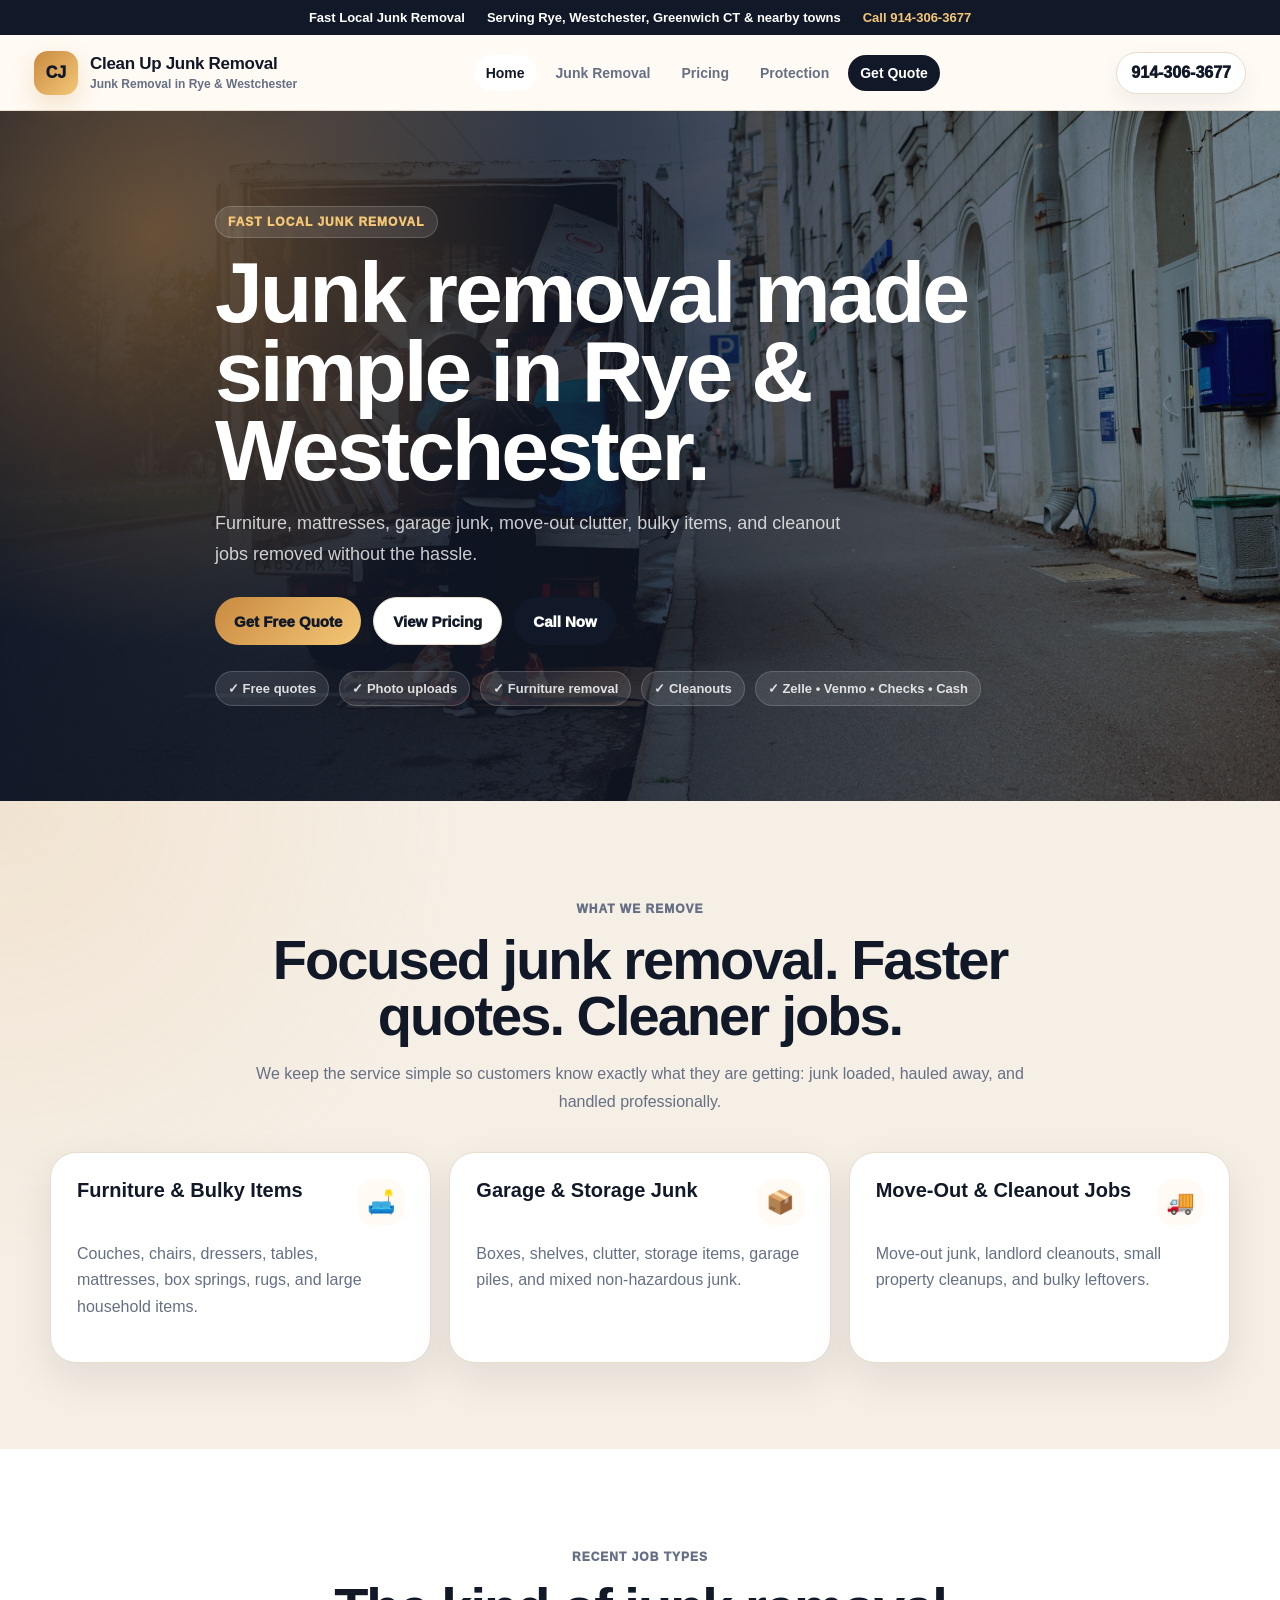
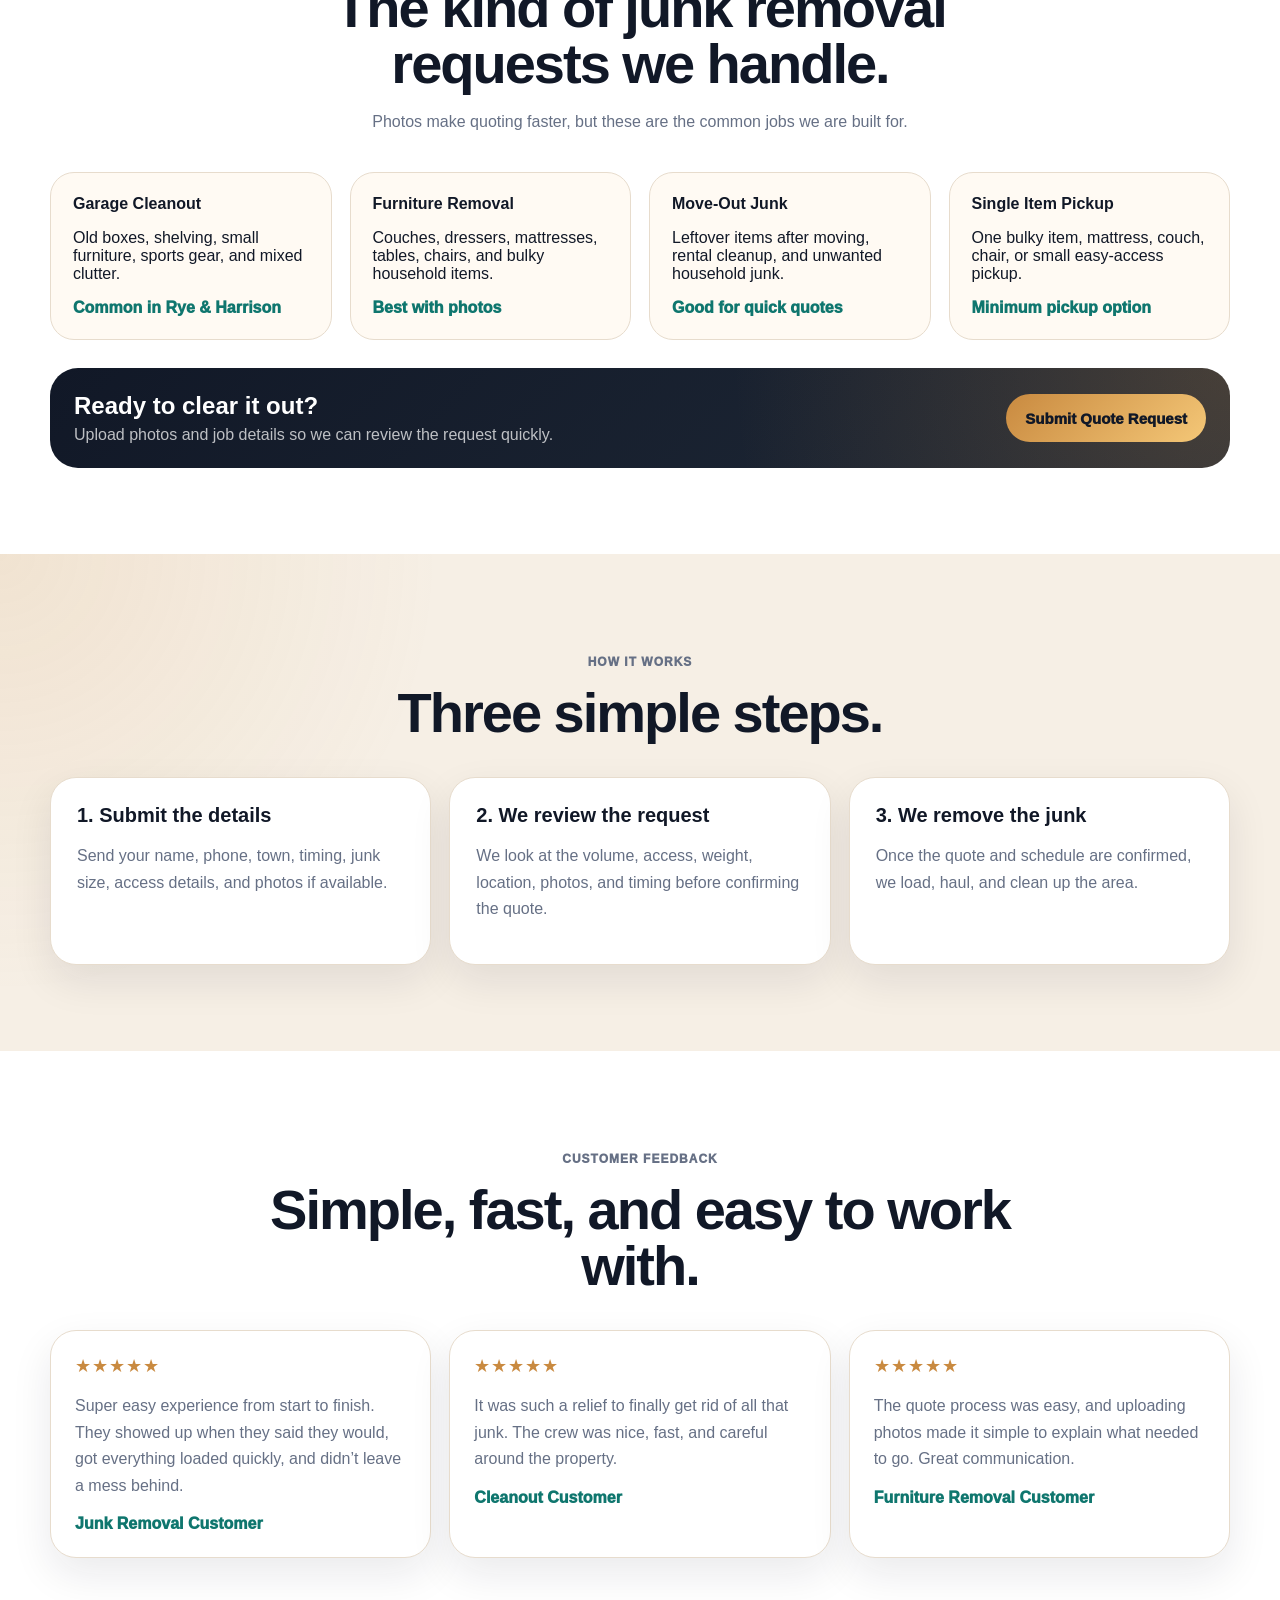
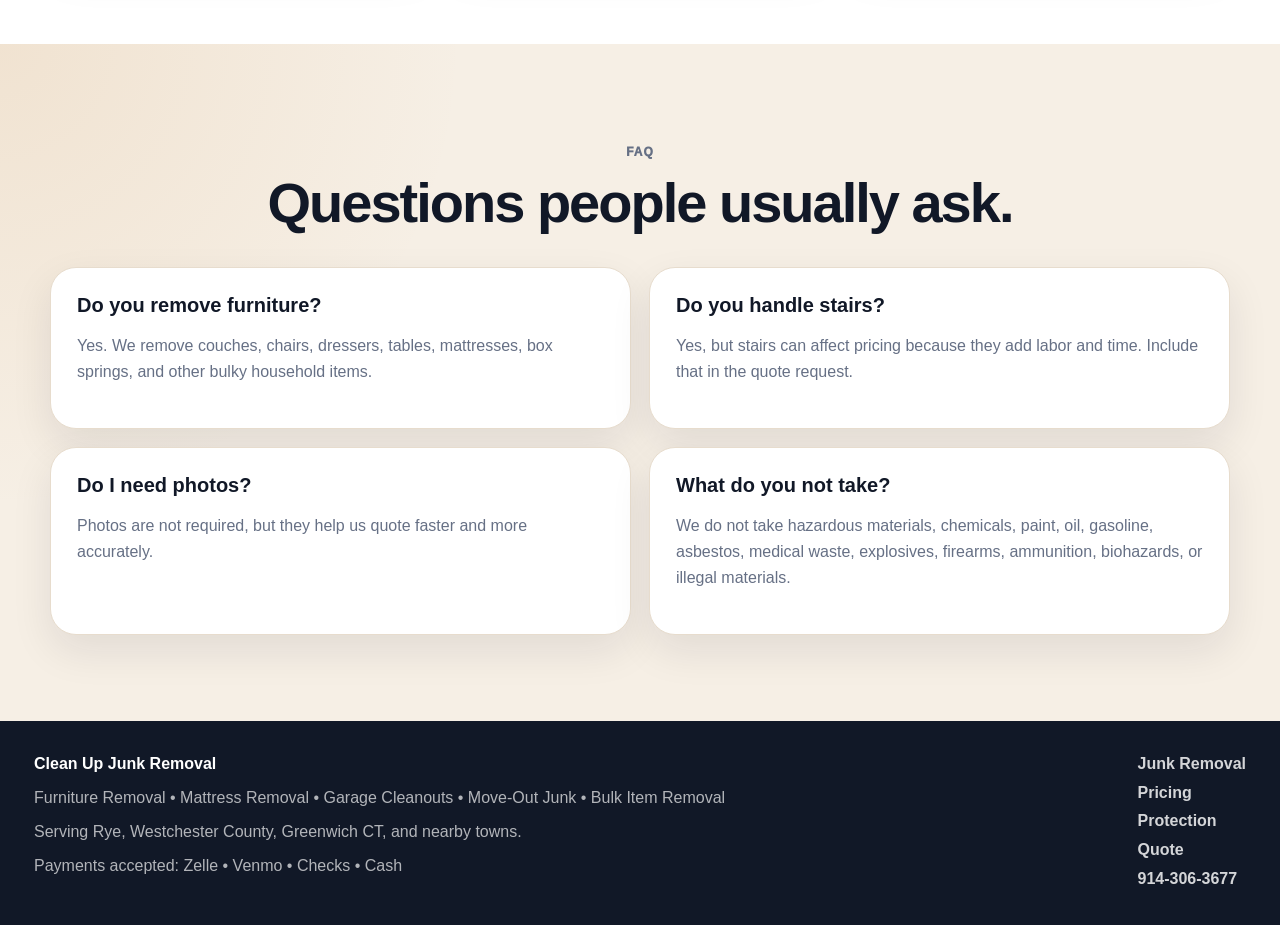
==== commit 706ed3e5: "Upgrade junk removal site and add protection page" ====
--- a/index.html
+++ b/index.html
@@ -4,34 +4,35 @@
   <meta charset="utf-8">
   <meta name="viewport" content="width=device-width, initial-scale=1">
   <title>Clean Up Junk Removal | Junk Removal in Rye & Westchester</title>
-  <meta name="description" content="Fast junk removal for furniture, mattresses, garage cleanouts, move-out junk, and bulky items in Rye, Westchester, Greenwich CT, and nearby areas.">
+  <meta name="description" content="Fast local junk removal for furniture, mattresses, garage cleanouts, move-out junk, and bulky items in Rye, Westchester, Greenwich CT, and nearby towns.">
   <link rel="stylesheet" href="junk-only.css">
   <script src="backend-config.js"></script>
   <script defer src="junk-quote.js"></script>
 </head>
 <body>
   <div class="topbar">
-    <span>Junk Removal Only</span>
-    <span>Serving all of Westchester, Rye, Greenwich CT & nearby areas</span>
+    <span>Fast Local Junk Removal</span>
+    <span>Serving Rye, Westchester, Greenwich CT & nearby towns</span>
     <span><a href="tel:9143063677">Call 914-306-3677</a></span>
   </div>
 
   <header class="header">
-    <a class="brand" href="index.html">
+    <a class="brand" href="index.html" aria-label="Clean Up Junk Removal home">
       <span class="badge">CJ</span>
       <span>
         <strong>Clean Up Junk Removal</strong>
-        <small>Fast local junk removal</small>
+        <small>Junk Removal in Rye & Westchester</small>
       </span>
     </a>
-    
-    <nav class="nav">
-      <a href="index.html" class="active">Home</a>
-      <a href="junk-removal.html" class="">Junk Removal</a>
-      <a href="pricing.html" class="">Pricing</a>
-      <a href="contact.html" class="quote ">Quote</a>
+
+    <nav class="nav" aria-label="Main navigation">
+      <a class="active" href="index.html">Home</a>
+      <a class="" href="junk-removal.html">Junk Removal</a>
+      <a class="" href="pricing.html">Pricing</a>
+      <a class="" href="protection.html">Protection</a>
+      <a class="quote " href="contact.html">Get Quote</a>
     </nav>
-    
+
     <a class="phone" href="tel:9143063677">914-306-3677</a>
   </header>
 
@@ -40,19 +41,21 @@
   <section class="hero">
     <div class="hero-bg" style="background-image:url('assets/img/junk-removal-pro.jpg');"></div>
     <div class="container hero-inner">
-      <div class="pill">Junk Removal Only</div>
-      <h1>Junk removal made simple.</h1>
-      <p>Fast, reliable junk removal for furniture, mattresses, garage junk, move-out cleanouts, bulky items, and non-hazardous clutter.</p>
+      <div class="pill">Fast Local Junk Removal</div>
+      <h1>Junk removal made simple in Rye & Westchester.</h1>
+      <p>Furniture, mattresses, garage junk, move-out clutter, bulky items, and cleanout jobs removed without the hassle.</p>
+
       <div class="hero-actions">
-        <a class="btn gold" href="contact.html">Submit Quote Request</a>
+        <a class="btn gold" href="contact.html">Get Free Quote</a>
         <a class="btn light" href="pricing.html">View Pricing</a>
         <a class="btn dark" href="tel:9143063677">Call Now</a>
       </div>
+
       <div class="trust-row">
         <span>✓ Free quotes</span>
         <span>✓ Photo uploads</span>
+        <span>✓ Furniture removal</span>
         <span>✓ Cleanouts</span>
-        <span>✓ Furniture removal</span>
         <span>✓ Zelle • Venmo • Checks • Cash</span>
       </div>
     </div>
@@ -62,24 +65,33 @@
     <div class="container">
       <div class="heading">
         <p class="eyebrow">What We Remove</p>
-        <h2>Focused on junk removal, not random side services.</h2>
-        <p>Keeping the business focused helps us quote faster, schedule cleaner, and do the job better.</p>
+        <h2>Focused junk removal. Faster quotes. Cleaner jobs.</h2>
+        <p>We keep the service simple so customers know exactly what they are getting: junk loaded, hauled away, and handled professionally.</p>
       </div>
 
       <div class="grid-3">
         <article class="card">
-          <strong>Furniture & Bulky Items</strong>
-          <p>Couches, chairs, dressers, tables, mattresses, box springs, rugs, and other large household items.</p>
-        </article>
-
-        <article class="card">
-          <strong>Garage & Storage Cleanouts</strong>
-          <p>Clutter, boxes, shelves, old items, storage junk, and mixed non-hazardous junk from garages or storage areas.</p>
-        </article>
-
-        <article class="card">
-          <strong>Move-Out & Property Cleanups</strong>
-          <p>Leftover junk from moves, rentals, landlord cleanouts, small cleanouts, and property cleanup jobs.</p>
+          <div class="service-card-top">
+            <strong>Furniture & Bulky Items</strong>
+            <span class="service-icon">🛋️</span>
+          </div>
+          <p>Couches, chairs, dressers, tables, mattresses, box springs, rugs, and large household items.</p>
+        </article>
+
+        <article class="card">
+          <div class="service-card-top">
+            <strong>Garage & Storage Junk</strong>
+            <span class="service-icon">📦</span>
+          </div>
+          <p>Boxes, shelves, clutter, storage items, garage piles, and mixed non-hazardous junk.</p>
+        </article>
+
+        <article class="card">
+          <div class="service-card-top">
+            <strong>Move-Out & Cleanout Jobs</strong>
+            <span class="service-icon">🚚</span>
+          </div>
+          <p>Move-out junk, landlord cleanouts, small property cleanups, and bulky leftovers.</p>
         </article>
       </div>
     </div>
@@ -88,43 +100,155 @@
   <section class="section">
     <div class="container">
       <div class="heading">
+        <p class="eyebrow">Recent Job Types</p>
+        <h2>The kind of junk removal requests we handle.</h2>
+        <p>Photos make quoting faster, but these are the common jobs we are built for.</p>
+      </div>
+
+      <div class="grid-4">
+        <article class="job-type-card">
+          <strong>Garage Cleanout</strong>
+          <p>Old boxes, shelving, small furniture, sports gear, and mixed clutter.</p>
+          <span>Common in Rye & Harrison</span>
+        </article>
+
+        <article class="job-type-card">
+          <strong>Furniture Removal</strong>
+          <p>Couches, dressers, mattresses, tables, chairs, and bulky household items.</p>
+          <span>Best with photos</span>
+        </article>
+
+        <article class="job-type-card">
+          <strong>Move-Out Junk</strong>
+          <p>Leftover items after moving, rental cleanup, and unwanted household junk.</p>
+          <span>Good for quick quotes</span>
+        </article>
+
+        <article class="job-type-card">
+          <strong>Single Item Pickup</strong>
+          <p>One bulky item, mattress, couch, chair, or small easy-access pickup.</p>
+          <span>Minimum pickup option</span>
+        </article>
+      </div>
+
+      <div class="cta-band">
+        <div>
+          <strong>Ready to clear it out?</strong>
+          <p>Upload photos and job details so we can review the request quickly.</p>
+        </div>
+        <a class="btn gold" href="contact.html">Submit Quote Request</a>
+      </div>
+    </div>
+  </section>
+
+  <section class="section cream">
+    <div class="container">
+      <div class="heading">
         <p class="eyebrow">How It Works</p>
-        <h2>Send the details. We review the job. You get a quote.</h2>
+        <h2>Three simple steps.</h2>
       </div>
 
       <div class="grid-3">
         <article class="card">
-          <strong>1. Submit the quote form</strong>
-          <p>Add your name, phone, town, timing, junk size, access details, and photos if you have them.</p>
-        </article>
-
-        <article class="card">
-          <strong>2. We review everything</strong>
-          <p>Your request goes into our lead system so we can review the job, photos, timing, and location clearly.</p>
-        </article>
-
-        <article class="card">
-          <strong>3. We schedule the removal</strong>
-          <p>Once the price and timing are confirmed, we remove the junk and leave the area cleaner.</p>
-        </article>
-      </div>
-
-      <div class="notice" style="margin-top:24px;">
-        <strong>We now focus only on junk removal.</strong> Exterior window cleaning and pressure washing are no longer listed services. This keeps the business simpler and more professional for customers.
+          <strong>1. Submit the details</strong>
+          <p>Send your name, phone, town, timing, junk size, access details, and photos if available.</p>
+        </article>
+
+        <article class="card">
+          <strong>2. We review the request</strong>
+          <p>We look at the volume, access, weight, location, photos, and timing before confirming the quote.</p>
+        </article>
+
+        <article class="card">
+          <strong>3. We remove the junk</strong>
+          <p>Once the quote and schedule are confirmed, we load, haul, and clean up the area.</p>
+        </article>
+      </div>
+    </div>
+  </section>
+
+  <section class="section">
+    <div class="container">
+      <div class="heading">
+        <p class="eyebrow">Customer Feedback</p>
+        <h2>Simple, fast, and easy to work with.</h2>
+      </div>
+
+      <div class="grid-3">
+        <article class="review-card">
+          <div class="stars">★★★★★</div>
+          <p>Super easy experience from start to finish. They showed up when they said they would, got everything loaded quickly, and didn’t leave a mess behind.</p>
+          <div class="review-meta">Junk Removal Customer</div>
+        </article>
+
+        <article class="review-card">
+          <div class="stars">★★★★★</div>
+          <p>It was such a relief to finally get rid of all that junk. The crew was nice, fast, and careful around the property.</p>
+          <div class="review-meta">Cleanout Customer</div>
+        </article>
+
+        <article class="review-card">
+          <div class="stars">★★★★★</div>
+          <p>The quote process was easy, and uploading photos made it simple to explain what needed to go. Great communication.</p>
+          <div class="review-meta">Furniture Removal Customer</div>
+        </article>
+      </div>
+    </div>
+  </section>
+
+  <section class="section cream">
+    <div class="container">
+      <div class="heading">
+        <p class="eyebrow">FAQ</p>
+        <h2>Questions people usually ask.</h2>
+      </div>
+
+      <div class="grid-2">
+        <article class="faq-card card">
+          <strong>Do you remove furniture?</strong>
+          <p>Yes. We remove couches, chairs, dressers, tables, mattresses, box springs, and other bulky household items.</p>
+        </article>
+
+        <article class="faq-card card">
+          <strong>Do you handle stairs?</strong>
+          <p>Yes, but stairs can affect pricing because they add labor and time. Include that in the quote request.</p>
+        </article>
+
+        <article class="faq-card card">
+          <strong>Do I need photos?</strong>
+          <p>Photos are not required, but they help us quote faster and more accurately.</p>
+        </article>
+
+        <article class="faq-card card">
+          <strong>What do you not take?</strong>
+          <p>We do not take hazardous materials, chemicals, paint, oil, gasoline, asbestos, medical waste, explosives, firearms, ammunition, biohazards, or illegal materials.</p>
+        </article>
       </div>
     </div>
   </section>
 </main>
 
+
+  <div class="mobile-sticky">
+    <a href="contact.html">Get Quote</a>
+    <a href="tel:9143063677">Call Now</a>
+  </div>
 
   <footer class="footer">
     <div>
       <strong>Clean Up Junk Removal</strong>
-      <p>Junk Removal • Cleanouts • Furniture Removal • Bulk Item Removal</p>
-      <p>Serving all of Westchester, Rye, Greenwich CT & nearby areas</p>
+      <p>Furniture Removal • Mattress Removal • Garage Cleanouts • Move-Out Junk • Bulk Item Removal</p>
+      <p>Serving Rye, Westchester County, Greenwich CT, and nearby towns.</p>
       <p>Payments accepted: Zelle • Venmo • Checks • Cash</p>
     </div>
-    <a href="tel:9143063677">914-306-3677</a>
+
+    <div class="footer-links">
+      <a href="junk-removal.html">Junk Removal</a>
+      <a href="pricing.html">Pricing</a>
+      <a href="protection.html">Protection</a>
+      <a href="contact.html">Quote</a>
+      <a href="tel:9143063677">914-306-3677</a>
+    </div>
   </footer>
 </body>
-</html>
+</html>
--- a/junk-only.css
+++ b/junk-only.css
@@ -1,555 +1,831 @@
 
 :root {
-  --ink:#111827;
-  --muted:#667085;
-  --paper:#fffaf3;
-  --cream:#f6efe5;
-  --line:#e7dccd;
-  --gold:#c98a40;
-  --green:#14532d;
-  --teal:#0f766e;
-  --shadow:0 24px 70px rgba(17,24,39,.14);
+  --ink: #111827;
+  --ink-2: #1f2937;
+  --muted: #667085;
+  --paper: #fffaf3;
+  --cream: #f6efe5;
+  --line: #e7dccd;
+  --gold: #c98a40;
+  --gold-2: #f4c777;
+  --green: #14532d;
+  --teal: #0f766e;
+  --red: #991b1b;
+  --shadow: 0 26px 75px rgba(17,24,39,.14);
+  --soft-shadow: 0 16px 42px rgba(17,24,39,.09);
 }
 
 * {
-  box-sizing:border-box;
+  box-sizing: border-box;
+}
+
+html {
+  scroll-behavior: smooth;
 }
 
 body {
-  margin:0;
-  font-family:Inter, Arial, sans-serif;
-  color:var(--ink);
-  background:#fff;
+  margin: 0;
+  color: var(--ink);
+  background: white;
+  font-family: Inter, Arial, sans-serif;
 }
 
 a {
-  color:inherit;
-  text-decoration:none;
+  color: inherit;
+  text-decoration: none;
+}
+
+img {
+  max-width: 100%;
+  display: block;
 }
 
 .container {
-  width:min(1180px, calc(100% - 34px));
-  margin:auto;
+  width: min(1180px, calc(100% - 34px));
+  margin: auto;
 }
 
 .topbar {
-  padding:10px 17px;
-  display:flex;
-  justify-content:center;
-  gap:22px;
-  flex-wrap:wrap;
-  background:var(--ink);
-  color:white;
-  font-size:13px;
-  font-weight:800;
+  padding: 10px 17px;
+  display: flex;
+  justify-content: center;
+  gap: 22px;
+  flex-wrap: wrap;
+  background: var(--ink);
+  color: white;
+  font-size: 13px;
+  font-weight: 850;
+}
+
+.topbar a {
+  color: var(--gold-2);
 }
 
 .header {
-  position:sticky;
-  top:0;
-  z-index:100;
-  min-height:76px;
-  display:flex;
-  align-items:center;
-  justify-content:space-between;
-  gap:18px;
-  padding:14px min(34px, 4vw);
-  border-bottom:1px solid rgba(231,220,205,.9);
-  background:rgba(255,250,243,.92);
-  backdrop-filter:blur(18px);
+  position: sticky;
+  top: 0;
+  z-index: 100;
+  min-height: 76px;
+  padding: 14px min(34px, 4vw);
+  display: flex;
+  align-items: center;
+  justify-content: space-between;
+  gap: 18px;
+  border-bottom: 1px solid rgba(231,220,205,.9);
+  background: rgba(255,250,243,.93);
+  backdrop-filter: blur(18px);
 }
 
 .brand {
-  display:flex;
-  align-items:center;
-  gap:12px;
+  display: flex;
+  align-items: center;
+  gap: 12px;
 }
 
 .badge {
-  width:44px;
-  height:44px;
-  border-radius:14px;
-  display:grid;
-  place-items:center;
-  background:linear-gradient(135deg,var(--gold),#f4c777);
-  color:var(--ink);
-  font-weight:950;
+  width: 44px;
+  height: 44px;
+  display: grid;
+  place-items: center;
+  border-radius: 14px;
+  background: linear-gradient(135deg, var(--gold), var(--gold-2));
+  color: var(--ink);
+  font-weight: 950;
+  box-shadow: 0 10px 25px rgba(201,138,64,.22);
 }
 
 .brand strong {
-  display:block;
-  font-size:17px;
+  display: block;
+  font-size: 17px;
+  letter-spacing: -.3px;
 }
 
 .brand small {
-  color:var(--muted);
-  font-weight:800;
+  color: var(--muted);
+  font-size: 12px;
+  font-weight: 800;
 }
 
 .nav {
-  display:flex;
-  align-items:center;
-  gap:8px;
+  display: flex;
+  align-items: center;
+  gap: 7px;
 }
 
 .nav a {
-  padding:10px 12px;
-  border-radius:999px;
-  color:var(--muted);
-  font-size:14px;
-  font-weight:900;
+  padding: 10px 12px;
+  border-radius: 999px;
+  color: var(--muted);
+  font-size: 14px;
+  font-weight: 900;
+  transition: .2s ease;
 }
 
 .nav a:hover,
 .nav a.active {
-  color:var(--ink);
-  background:white;
+  color: var(--ink);
+  background: white;
 }
 
 .nav .quote {
-  background:var(--ink);
-  color:white;
+  background: var(--ink);
+  color: white;
 }
 
 .phone {
-  padding:11px 14px;
-  border-radius:999px;
-  background:white;
-  border:1px solid var(--line);
-  font-weight:950;
+  padding: 11px 14px;
+  border-radius: 999px;
+  border: 1px solid var(--line);
+  background: white;
+  font-weight: 950;
+  box-shadow: 0 10px 25px rgba(17,24,39,.06);
 }
 
 .btn {
-  display:inline-flex;
-  align-items:center;
-  justify-content:center;
-  min-height:48px;
-  padding:13px 18px;
-  border:0;
-  border-radius:999px;
-  cursor:pointer;
-  font-weight:950;
-  font-size:15px;
+  min-height: 48px;
+  padding: 13px 19px;
+  display: inline-flex;
+  align-items: center;
+  justify-content: center;
+  border: 0;
+  border-radius: 999px;
+  cursor: pointer;
+  font: inherit;
+  font-size: 15px;
+  font-weight: 950;
+  transition: .2s ease;
+}
+
+.btn:hover {
+  transform: translateY(-2px);
 }
 
 .btn.gold {
-  background:linear-gradient(135deg,var(--gold),#f4c777);
-  color:var(--ink);
+  background: linear-gradient(135deg, var(--gold), var(--gold-2));
+  color: var(--ink);
 }
 
 .btn.dark {
-  background:var(--ink);
-  color:white;
+  background: var(--ink);
+  color: white;
 }
 
 .btn.light {
-  background:white;
-  color:var(--ink);
-  border:1px solid var(--line);
+  background: white;
+  color: var(--ink);
+  border: 1px solid var(--line);
 }
 
 .hero {
-  min-height:680px;
-  position:relative;
-  display:grid;
-  align-items:center;
-  overflow:hidden;
-  color:white;
+  min-height: 690px;
+  position: relative;
+  display: grid;
+  align-items: center;
+  overflow: hidden;
+  color: white;
 }
 
 .hero-bg {
-  position:absolute;
-  inset:0;
-  background-size:cover;
-  background-position:center;
-  transform:scale(1.03);
-  filter:saturate(1.05) contrast(1.04);
+  position: absolute;
+  inset: 0;
+  background-size: cover;
+  background-position: center;
+  transform: scale(1.035);
+  filter: saturate(1.06) contrast(1.04);
 }
 
 .hero::after {
-  content:"";
-  position:absolute;
-  inset:0;
+  content: "";
+  position: absolute;
+  inset: 0;
   background:
-    radial-gradient(circle at 12% 18%, rgba(201,138,64,.42), transparent 34%),
-    linear-gradient(90deg, rgba(17,24,39,.98), rgba(17,24,39,.78), rgba(17,24,39,.34));
+    radial-gradient(circle at 12% 18%, rgba(201,138,64,.44), transparent 33%),
+    linear-gradient(90deg, rgba(17,24,39,.98), rgba(17,24,39,.79), rgba(17,24,39,.32));
 }
 
 .hero-inner {
-  position:relative;
-  z-index:2;
-  max-width:810px;
-  padding:90px 0;
-}
-
-.pill {
-  display:inline-flex;
-  padding:8px 12px;
-  border-radius:999px;
-  background:rgba(255,255,255,.12);
-  border:1px solid rgba(255,255,255,.16);
-  color:#f4c777;
-  font-size:12px;
-  font-weight:950;
-  text-transform:uppercase;
-  letter-spacing:.9px;
+  position: relative;
+  z-index: 2;
+  max-width: 850px;
+  padding: 92px 0;
+}
+
+.pill,
+.eyebrow {
+  color: var(--teal);
+  font-size: 12px;
+  font-weight: 950;
+  text-transform: uppercase;
+  letter-spacing: 1px;
+}
+
+.hero .pill {
+  display: inline-flex;
+  padding: 8px 12px;
+  border-radius: 999px;
+  border: 1px solid rgba(255,255,255,.16);
+  background: rgba(255,255,255,.11);
+  color: var(--gold-2);
 }
 
 .hero h1 {
-  margin:15px 0 18px;
-  color:white;
-  font-size:clamp(46px, 8vw, 86px);
-  line-height:.92;
-  letter-spacing:-3px;
+  margin: 15px 0 18px;
+  color: white;
+  font-size: clamp(46px, 8vw, 86px);
+  line-height: .92;
+  letter-spacing: -3px;
 }
 
 .hero p {
-  max-width:650px;
-  color:rgba(255,255,255,.78);
-  font-size:18px;
-  line-height:1.7;
+  max-width: 660px;
+  color: rgba(255,255,255,.78);
+  font-size: 18px;
+  line-height: 1.7;
 }
 
 .hero-actions {
-  display:flex;
-  flex-wrap:wrap;
-  gap:12px;
-  margin-top:28px;
+  margin-top: 28px;
+  display: flex;
+  flex-wrap: wrap;
+  gap: 12px;
 }
 
 .trust-row {
-  margin-top:26px;
-  display:flex;
-  flex-wrap:wrap;
-  gap:10px;
+  margin-top: 26px;
+  display: flex;
+  flex-wrap: wrap;
+  gap: 10px;
 }
 
 .trust-row span {
-  padding:9px 12px;
-  border-radius:999px;
-  background:rgba(255,255,255,.1);
-  border:1px solid rgba(255,255,255,.16);
-  color:rgba(255,255,255,.82);
-  font-weight:900;
-  font-size:13px;
+  padding: 9px 12px;
+  border: 1px solid rgba(255,255,255,.16);
+  border-radius: 999px;
+  background: rgba(255,255,255,.10);
+  color: rgba(255,255,255,.84);
+  font-size: 13px;
+  font-weight: 900;
 }
 
 .section {
-  padding:86px 0;
+  padding: 86px 0;
 }
 
 .section.cream {
-  background:var(--cream);
+  background:
+    radial-gradient(circle at 0 0, rgba(201,138,64,.12), transparent 32%),
+    var(--cream);
 }
 
 .heading {
-  max-width:780px;
-  margin:0 auto 34px;
-  text-align:center;
-}
-
-.eyebrow {
-  margin:0 0 8px;
-  color:var(--teal);
-  font-size:12px;
-  font-weight:950;
-  text-transform:uppercase;
-  letter-spacing:1px;
+  max-width: 800px;
+  margin: 0 auto 36px;
+  text-align: center;
 }
 
 .heading h2 {
-  margin:0;
-  font-size:clamp(32px, 5vw, 54px);
-  line-height:1;
-  letter-spacing:-2px;
+  margin: 0;
+  font-size: clamp(32px, 5vw, 56px);
+  line-height: 1;
+  letter-spacing: -2px;
 }
 
 .heading p {
-  color:var(--muted);
-  line-height:1.7;
+  color: var(--muted);
+  line-height: 1.75;
+}
+
+.grid-2,
+.grid-3,
+.grid-4 {
+  display: grid;
+  gap: 18px;
+}
+
+.grid-2 {
+  grid-template-columns: repeat(2, 1fr);
 }
 
 .grid-3 {
-  display:grid;
-  grid-template-columns:repeat(3, 1fr);
-  gap:18px;
+  grid-template-columns: repeat(3, 1fr);
+}
+
+.grid-4 {
+  grid-template-columns: repeat(4, 1fr);
+}
+
+.card,
+.review-card,
+.price-card,
+.faq-card,
+.protection-card {
+  border: 1px solid var(--line);
+  border-radius: 26px;
+  background: white;
+  box-shadow: var(--soft-shadow);
 }
 
 .card {
-  padding:26px;
-  border:1px solid var(--line);
-  border-radius:26px;
-  background:white;
-  box-shadow:0 16px 45px rgba(17,24,39,.08);
-}
-
-.card strong {
-  display:block;
-  margin-bottom:10px;
-  font-size:21px;
+  padding: 26px;
+}
+
+.card strong,
+.review-card strong,
+.faq-card strong,
+.protection-card strong {
+  display: block;
+  margin-bottom: 10px;
+  color: var(--ink);
+  font-size: 20px;
 }
 
 .card p,
-.card li {
-  color:var(--muted);
-  line-height:1.65;
-}
-
-.card ul {
-  margin:12px 0 0;
-  padding-left:19px;
+.card li,
+.review-card p,
+.faq-card p,
+.protection-card p,
+.protection-card li {
+  color: var(--muted);
+  line-height: 1.65;
+}
+
+.card ul,
+.protection-card ul {
+  margin: 12px 0 0;
+  padding-left: 19px;
+}
+
+.service-card-top {
+  display: flex;
+  justify-content: space-between;
+  gap: 16px;
+  align-items: start;
+}
+
+.service-icon {
+  width: 46px;
+  height: 46px;
+  display: grid;
+  place-items: center;
+  border-radius: 16px;
+  background: var(--paper);
+  font-size: 23px;
+}
+
+.job-type-card {
+  padding: 22px;
+  border: 1px solid var(--line);
+  border-radius: 24px;
+  background: var(--paper);
+}
+
+.job-type-card span {
+  display: block;
+  margin-top: 9px;
+  color: var(--teal);
+  font-weight: 950;
+}
+
+.cta-band {
+  margin-top: 28px;
+  padding: 24px;
+  display: flex;
+  justify-content: space-between;
+  gap: 18px;
+  align-items: center;
+  border-radius: 28px;
+  background:
+    radial-gradient(circle at 100% 0%, rgba(201,138,64,.24), transparent 42%),
+    linear-gradient(135deg, var(--ink), var(--ink-2));
+  color: white;
+}
+
+.cta-band strong {
+  display: block;
+  color: white;
+  font-size: 24px;
+}
+
+.cta-band p {
+  margin: 6px 0 0;
+  color: rgba(255,255,255,.72);
+}
+
+.review-card {
+  padding: 24px;
+}
+
+.stars {
+  color: var(--gold);
+  font-size: 18px;
+  letter-spacing: 1px;
+}
+
+.review-meta {
+  margin-top: 16px;
+  color: var(--teal);
+  font-weight: 950;
 }
 
 .pricing-grid {
-  display:grid;
-  grid-template-columns:repeat(3, 1fr);
-  gap:18px;
+  display: grid;
+  grid-template-columns: repeat(3, 1fr);
+  gap: 18px;
 }
 
 .price-card {
-  padding:26px;
-  border-radius:28px;
-  border:1px solid var(--line);
-  background:white;
-  box-shadow:var(--shadow);
+  padding: 26px;
 }
 
 .price-card.featured {
   background:
     radial-gradient(circle at 100% 0%, rgba(201,138,64,.22), transparent 40%),
-    linear-gradient(135deg,var(--ink),#1f2937);
-  color:white;
+    linear-gradient(135deg, var(--ink), var(--ink-2));
+  color: white;
 }
 
 .price-card span {
-  color:var(--teal);
-  font-weight:950;
-  font-size:13px;
-  text-transform:uppercase;
-  letter-spacing:.8px;
+  color: var(--teal);
+  font-weight: 950;
+  font-size: 13px;
+  text-transform: uppercase;
+  letter-spacing: .8px;
 }
 
 .price-card.featured span {
-  color:#f4c777;
+  color: var(--gold-2);
 }
 
 .price-card h3 {
-  margin:10px 0;
-  font-size:28px;
+  margin: 10px 0;
+  font-size: 28px;
 }
 
 .price-card .price {
-  font-size:35px;
-  font-weight:950;
+  margin: 12px 0;
+  font-size: 36px;
+  font-weight: 950;
+  letter-spacing: -1px;
 }
 
 .price-card p,
 .price-card li {
-  line-height:1.65;
-  color:var(--muted);
+  color: var(--muted);
+  line-height: 1.65;
 }
 
 .price-card.featured p,
 .price-card.featured li {
-  color:rgba(255,255,255,.72);
+  color: rgba(255,255,255,.72);
+}
+
+.notice {
+  padding: 18px;
+  border: 1px solid var(--line);
+  border-radius: 20px;
+  background: var(--paper);
+  color: var(--muted);
+  line-height: 1.65;
+}
+
+.notice strong {
+  color: var(--ink);
 }
 
 .quote-shell {
-  border:1px solid var(--line);
-  border-radius:34px;
-  background:white;
-  box-shadow:var(--shadow);
-  overflow:hidden;
+  overflow: hidden;
+  border: 1px solid var(--line);
+  border-radius: 34px;
+  background: white;
+  box-shadow: var(--shadow);
 }
 
 .quote-layout {
-  display:grid;
-  grid-template-columns:1.05fr .75fr;
+  display: grid;
+  grid-template-columns: 1.05fr .75fr;
 }
 
 .quote-form {
-  padding:32px;
+  padding: 32px;
+}
+
+.form-section-title {
+  margin: 24px 0 4px;
+  padding-top: 20px;
+  border-top: 1px solid var(--line);
+}
+
+.form-section-title:first-child {
+  margin-top: 0;
+  padding-top: 0;
+  border-top: 0;
+}
+
+.form-section-title strong {
+  display: block;
+  font-size: 20px;
+}
+
+.form-section-title p {
+  margin: 5px 0 0;
+  color: var(--muted);
+  line-height: 1.5;
 }
 
 .quote-form label {
-  display:grid;
-  gap:8px;
-  margin-top:16px;
-  font-size:13px;
-  font-weight:950;
+  display: grid;
+  gap: 8px;
+  margin-top: 16px;
+  font-size: 13px;
+  font-weight: 950;
 }
 
 .quote-form input,
 .quote-form select,
 .quote-form textarea {
-  width:100%;
-  min-height:48px;
-  padding:12px 13px;
-  border:1px solid var(--line);
-  border-radius:14px;
-  font:inherit;
-  outline:none;
+  width: 100%;
+  min-height: 48px;
+  padding: 12px 13px;
+  border: 1px solid var(--line);
+  border-radius: 14px;
+  background: white;
+  color: var(--ink);
+  font: inherit;
+  outline: none;
 }
 
 .quote-form textarea {
-  min-height:140px;
-  resize:vertical;
+  min-height: 138px;
+  resize: vertical;
+  line-height: 1.55;
+}
+
+.quote-form input:focus,
+.quote-form select:focus,
+.quote-form textarea:focus {
+  border-color: var(--gold);
+  box-shadow: 0 0 0 4px rgba(201,138,64,.13);
 }
 
 .field-grid {
-  display:grid;
-  grid-template-columns:repeat(2, 1fr);
-  gap:14px;
+  display: grid;
+  grid-template-columns: repeat(2, 1fr);
+  gap: 14px;
 }
 
 .full {
-  grid-column:1 / -1;
+  grid-column: 1 / -1;
 }
 
 .quote-submit {
-  margin-top:22px;
-  display:flex;
-  flex-wrap:wrap;
-  gap:12px;
+  margin-top: 22px;
+  display: flex;
+  flex-wrap: wrap;
+  gap: 12px;
 }
 
 .status {
-  margin-top:15px;
-  padding:14px 16px;
-  border:1px solid rgba(15,118,110,.2);
-  border-radius:16px;
-  background:rgba(15,118,110,.07);
-  font-size:13px;
-  font-weight:850;
+  margin-top: 15px;
+  padding: 14px 16px;
+  border: 1px solid rgba(15,118,110,.22);
+  border-radius: 16px;
+  background: rgba(15,118,110,.07);
+  color: var(--ink);
+  font-size: 13px;
+  font-weight: 850;
+  line-height: 1.5;
 }
 
 .status.loading {
-  background:rgba(201,138,64,.14);
-  border-color:var(--gold);
+  background: rgba(201,138,64,.14);
+  border-color: var(--gold);
 }
 
 .status.success {
-  color:#064e3b;
-  background:#d1fae5;
-  border-color:#6ee7b7;
+  color: #064e3b;
+  background: #d1fae5;
+  border-color: #6ee7b7;
 }
 
 .status.error {
-  color:#7f1d1d;
-  background:#fee2e2;
-  border-color:#fecaca;
+  color: #7f1d1d;
+  background: #fee2e2;
+  border-color: #fecaca;
 }
 
 .quote-preview {
-  padding:32px;
+  padding: 32px;
   background:
     radial-gradient(circle at 100% 0%, rgba(201,138,64,.22), transparent 40%),
-    linear-gradient(135deg,var(--ink),#1f2937);
-  color:white;
+    linear-gradient(135deg, var(--ink), var(--ink-2));
+  color: white;
+}
+
+.quote-preview h2 {
+  color: white;
+  margin-top: 0;
 }
 
 .preview-box {
-  padding:18px;
-  border-radius:20px;
-  background:white;
-  color:var(--ink);
-  white-space:pre-wrap;
-  line-height:1.55;
-  font-size:14px;
-  min-height:330px;
+  min-height: 330px;
+  padding: 18px;
+  border-radius: 20px;
+  background: white;
+  color: var(--ink);
+  white-space: pre-wrap;
+  line-height: 1.55;
+  font-size: 14px;
+}
+
+.preview-tip {
+  margin-top: 18px;
+  padding: 16px;
+  border-radius: 18px;
+  background: rgba(255,255,255,.09);
+  border: 1px solid rgba(255,255,255,.15);
+}
+
+.preview-tip strong {
+  display: block;
+  color: white;
+}
+
+.preview-tip p {
+  color: rgba(255,255,255,.72);
+  line-height: 1.6;
 }
 
 .photo-preview {
-  margin-top:12px;
-  padding:13px;
-  border:1px dashed #c7b69f;
-  border-radius:16px;
-  background:var(--paper);
-  color:var(--muted);
-  font-size:13px;
+  margin-top: 12px;
+  padding: 13px;
+  border: 1px dashed #c7b69f;
+  border-radius: 16px;
+  background: var(--paper);
+  color: var(--muted);
+  font-size: 13px;
 }
 
 .photo-grid {
-  margin-top:10px;
-  display:grid;
-  grid-template-columns:repeat(4, 1fr);
-  gap:8px;
+  margin-top: 10px;
+  display: grid;
+  grid-template-columns: repeat(4, 1fr);
+  gap: 8px;
 }
 
 .photo-grid img {
-  width:100%;
-  aspect-ratio:1;
-  object-fit:cover;
-  border-radius:12px;
+  width: 100%;
+  aspect-ratio: 1;
+  object-fit: cover;
+  border-radius: 12px;
+}
+
+.protection-hero {
+  padding: 84px 0 50px;
+  background:
+    radial-gradient(circle at 0 0, rgba(15,118,110,.14), transparent 32%),
+    linear-gradient(135deg, var(--cream), white);
+}
+
+.protection-hero-inner {
+  max-width: 850px;
+}
+
+.protection-hero h1 {
+  margin: 12px 0 16px;
+  font-size: clamp(42px, 7vw, 72px);
+  line-height: .95;
+  letter-spacing: -3px;
+}
+
+.protection-hero p {
+  color: var(--muted);
+  font-size: 18px;
+  line-height: 1.7;
+}
+
+.protection-card {
+  padding: 26px;
+}
+
+.protection-card h3 {
+  margin: 0 0 10px;
+  font-size: 24px;
 }
 
 .footer {
-  padding:34px min(34px, 4vw);
-  display:flex;
-  justify-content:space-between;
-  gap:20px;
-  flex-wrap:wrap;
-  background:var(--ink);
-  color:white;
+  padding: 34px min(34px, 4vw);
+  display: flex;
+  justify-content: space-between;
+  gap: 24px;
+  flex-wrap: wrap;
+  background: var(--ink);
+  color: white;
 }
 
 .footer p {
-  color:rgba(255,255,255,.68);
-}
-
-.notice {
-  padding:18px;
-  border-radius:20px;
-  border:1px solid var(--line);
-  background:var(--paper);
-  color:var(--muted);
-  line-height:1.65;
-}
-
-@media(max-width:950px) {
-  .nav {
-    display:none;
-  }
-
+  color: rgba(255,255,255,.68);
+}
+
+.footer-links {
+  display: grid;
+  gap: 8px;
+}
+
+.footer-links a {
+  color: rgba(255,255,255,.82);
+  font-weight: 850;
+}
+
+.mobile-sticky {
+  display: none;
+}
+
+@media(max-width: 980px) {
+  .nav,
   .phone {
-    display:none;
-  }
-
+    display: none;
+  }
+
+  .grid-2,
   .grid-3,
+  .grid-4,
   .pricing-grid,
   .quote-layout {
-    grid-template-columns:1fr;
+    grid-template-columns: 1fr;
   }
 
   .field-grid {
-    grid-template-columns:1fr;
-  }
-}
-
-@media(max-width:650px) {
+    grid-template-columns: 1fr;
+  }
+
+  .cta-band {
+    flex-direction: column;
+    align-items: flex-start;
+  }
+
+  .mobile-sticky {
+    position: fixed;
+    left: 12px;
+    right: 12px;
+    bottom: 12px;
+    z-index: 300;
+    display: grid;
+    grid-template-columns: 1fr 1fr;
+    gap: 10px;
+    padding: 10px;
+    border-radius: 22px;
+    background: rgba(17,24,39,.94);
+    box-shadow: var(--shadow);
+    backdrop-filter: blur(18px);
+  }
+
+  .mobile-sticky a {
+    min-height: 46px;
+    display: grid;
+    place-items: center;
+    border-radius: 999px;
+    background: white;
+    color: var(--ink);
+    font-weight: 950;
+  }
+
+  .mobile-sticky a:first-child {
+    background: linear-gradient(135deg, var(--gold), var(--gold-2));
+  }
+
+  body {
+    padding-bottom: 82px;
+  }
+}
+
+@media(max-width: 650px) {
+  .topbar {
+    font-size: 12px;
+  }
+
   .hero {
-    min-height:auto;
+    min-height: auto;
   }
 
   .hero-inner {
-    padding:72px 0;
+    padding: 72px 0;
   }
 
   .hero h1 {
-    font-size:44px;
-    letter-spacing:-2px;
+    font-size: 44px;
+    letter-spacing: -2px;
   }
 
   .section {
-    padding:62px 0;
+    padding: 62px 0;
   }
 
   .quote-form,
   .quote-preview {
-    padding:22px;
+    padding: 22px;
   }
 
   .photo-grid {
-    grid-template-columns:repeat(2, 1fr);
-  }
-}
+    grid-template-columns: repeat(2, 1fr);
+  }
+}
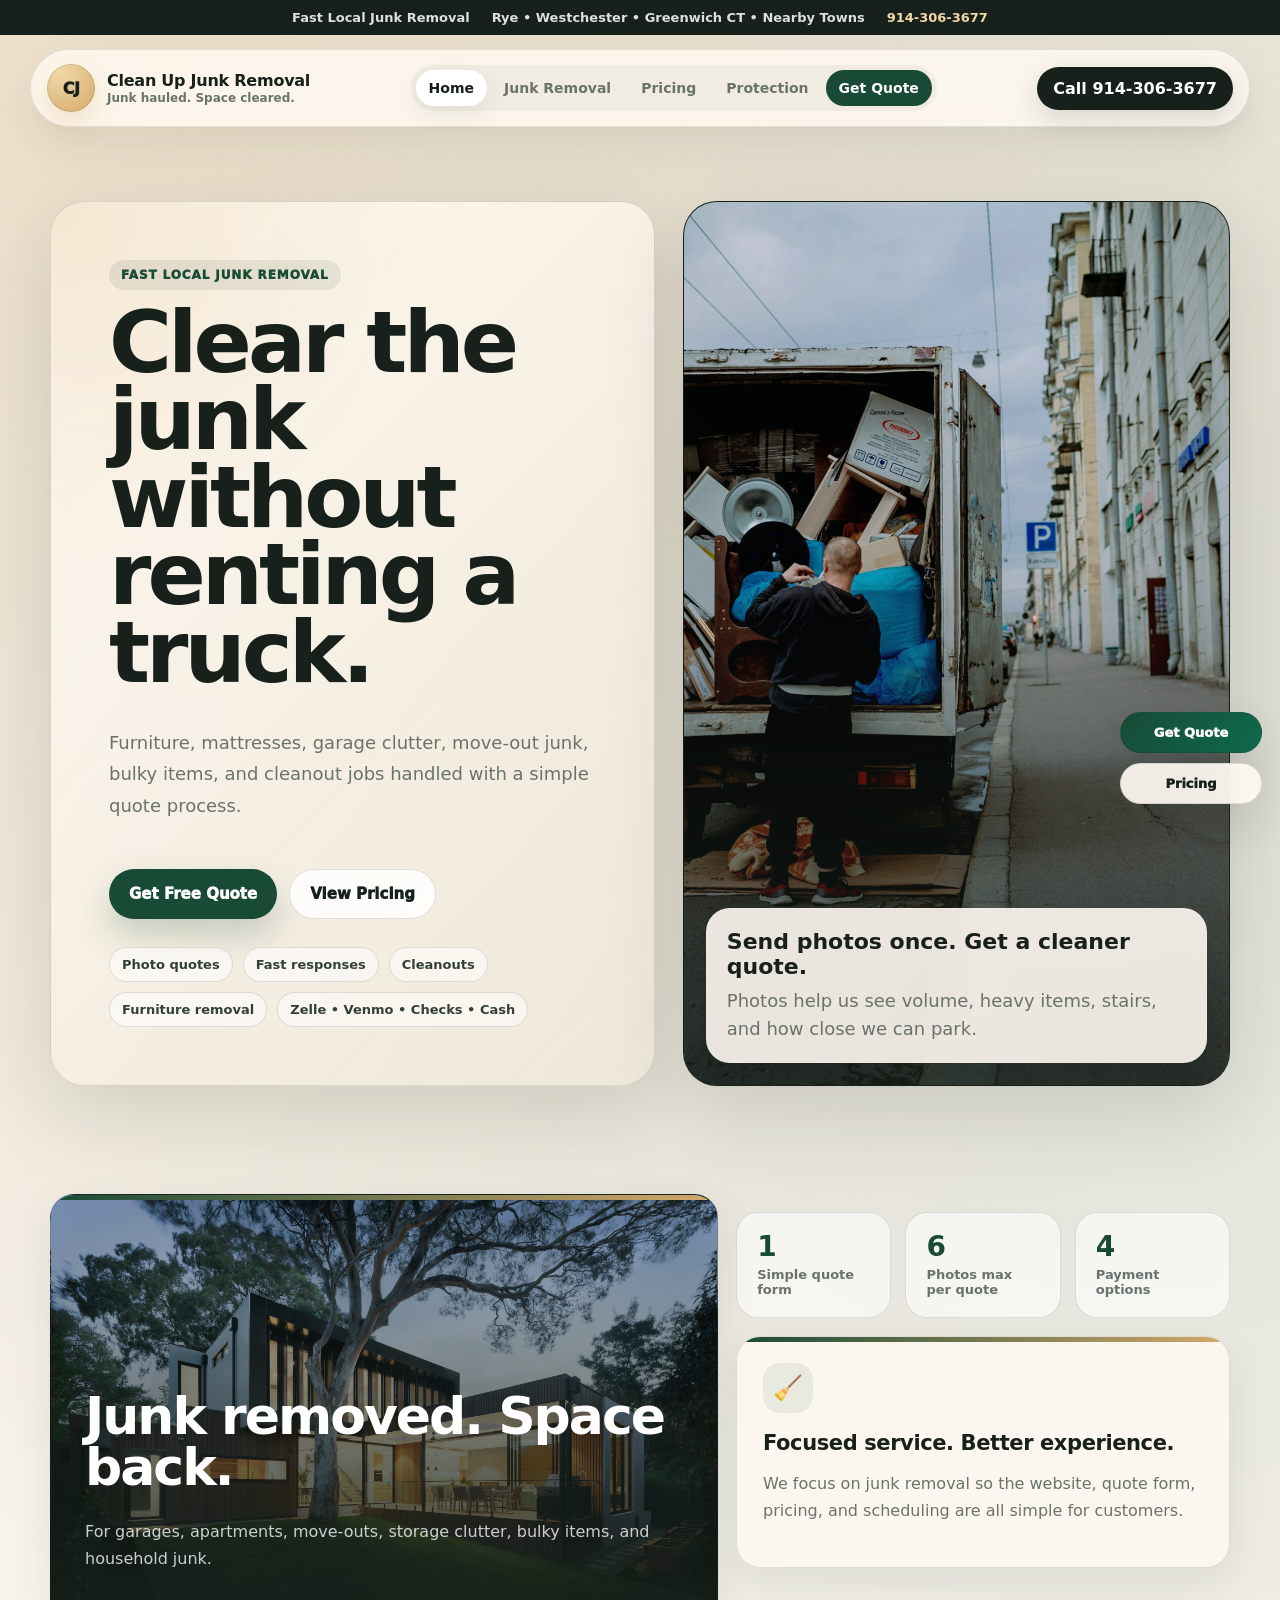
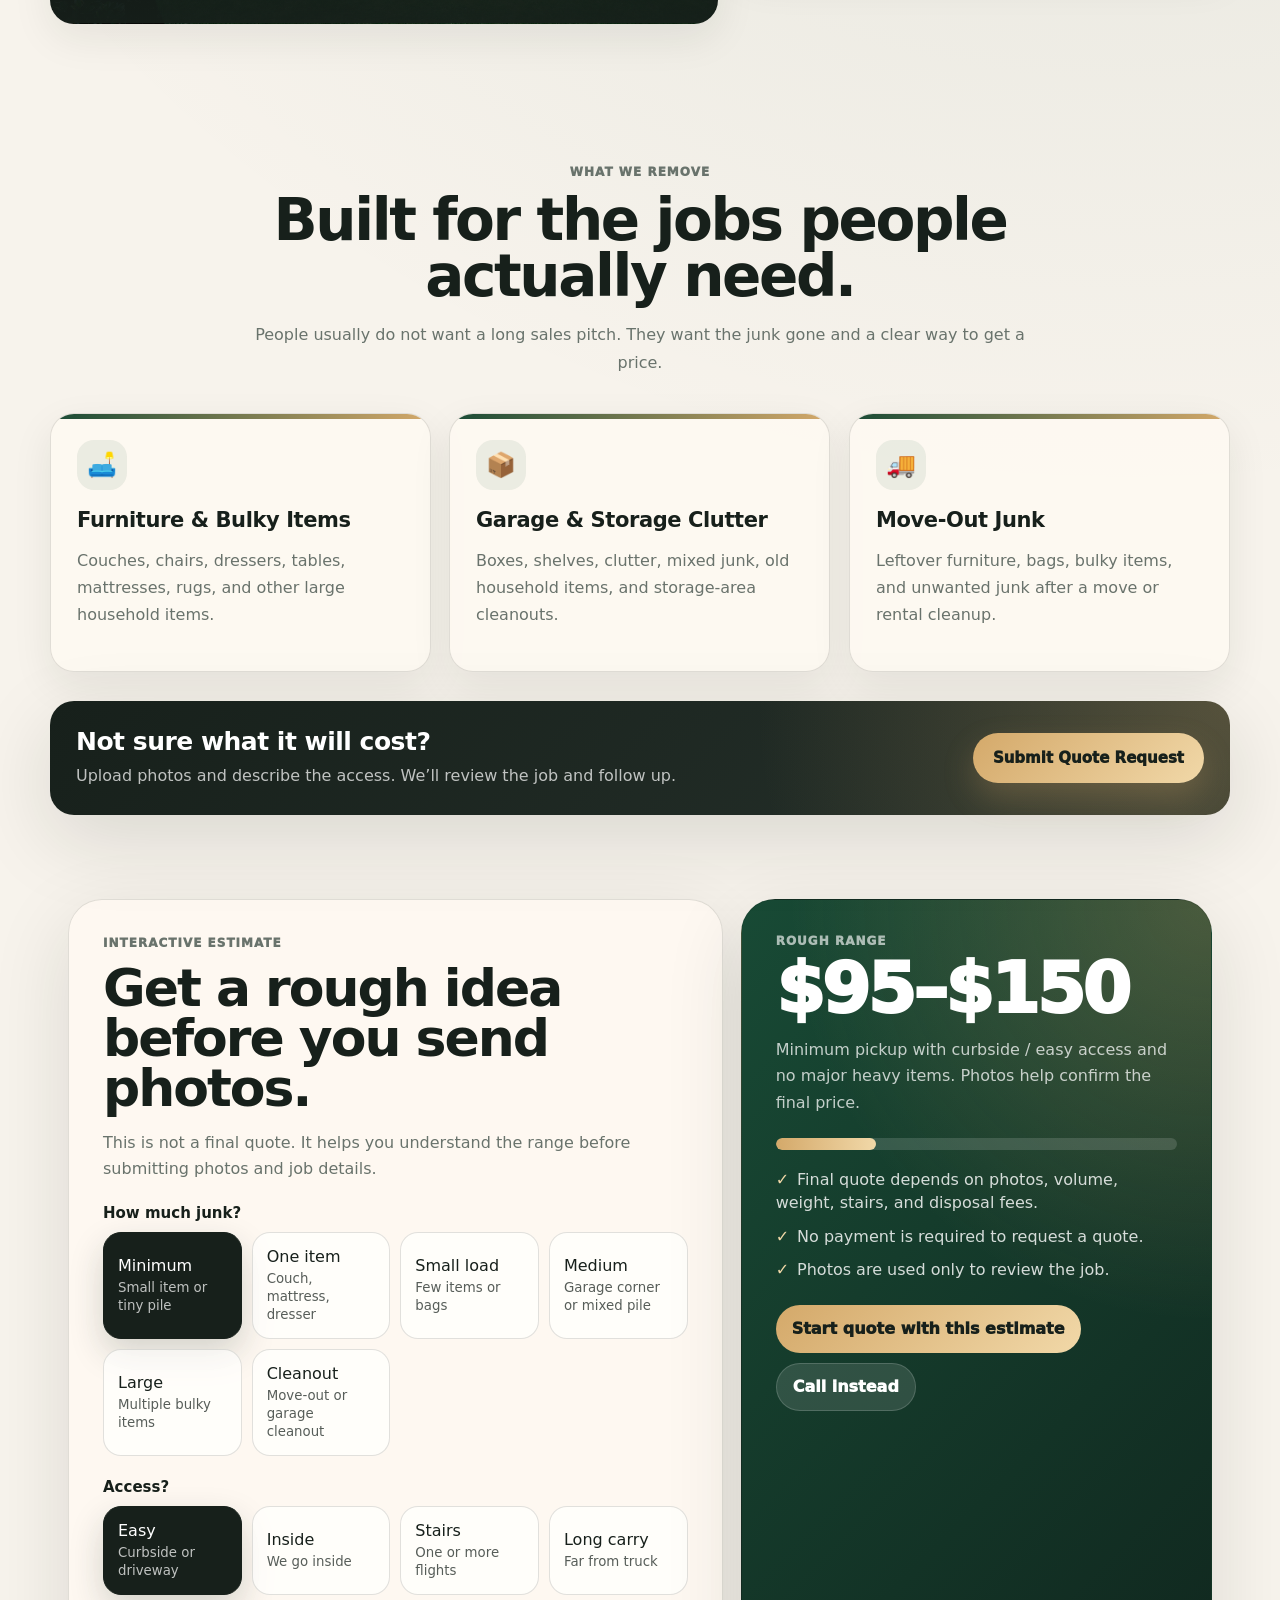
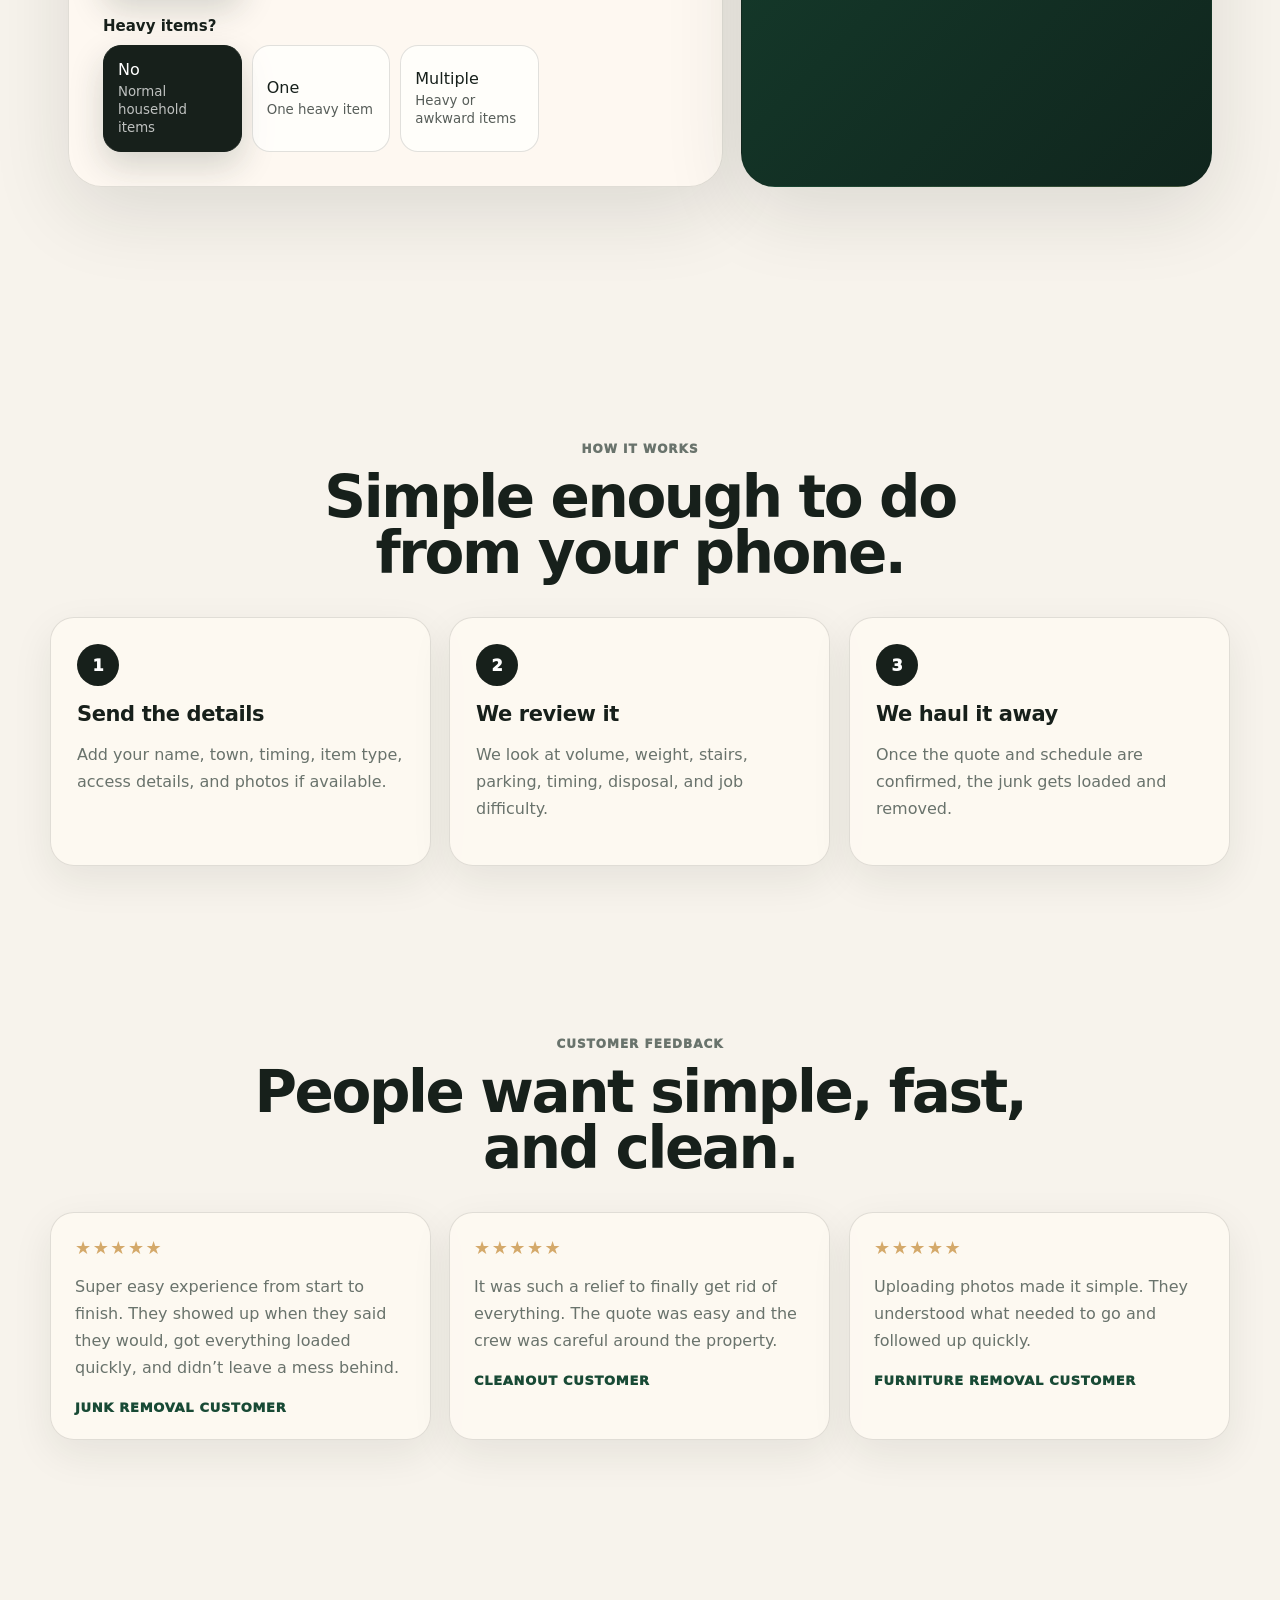
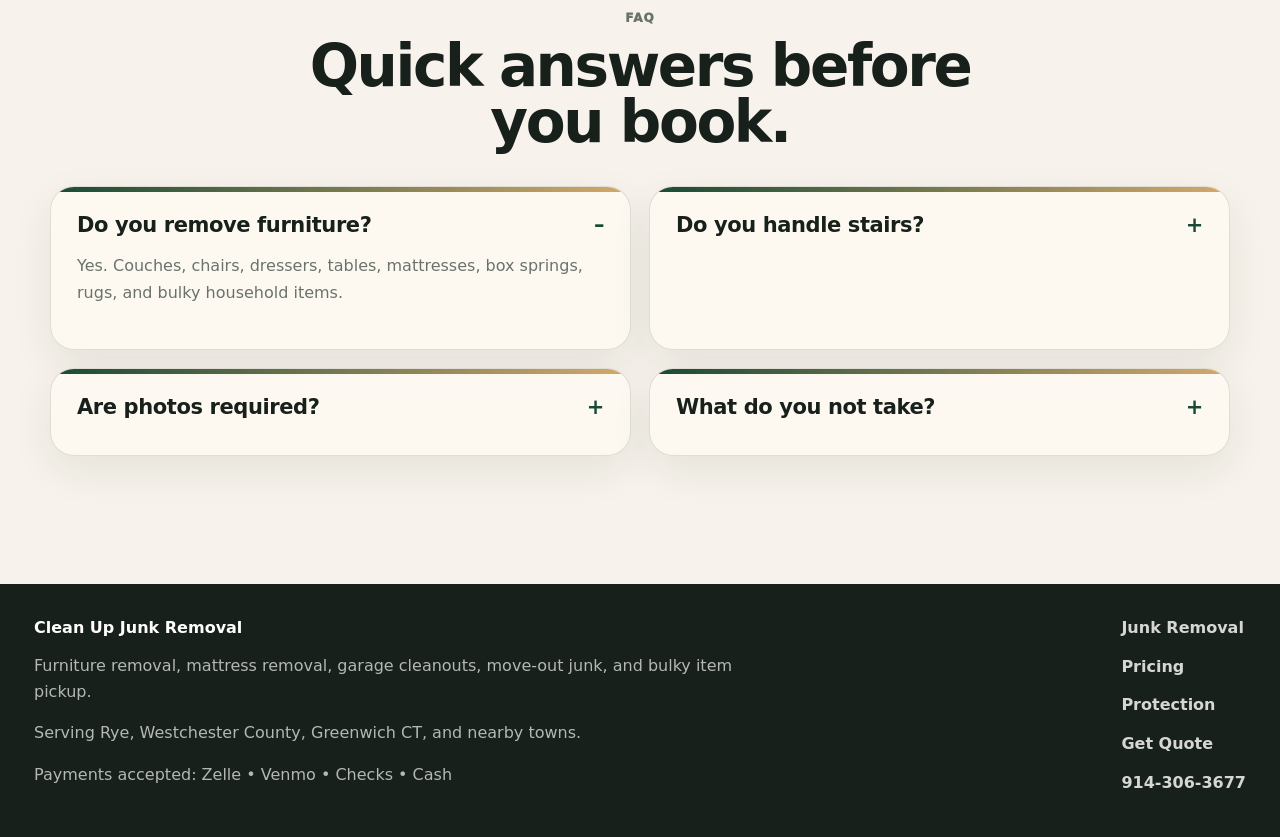
==== commit 8e2f4fc3: "Make pricing quote CTA bigger and mobile friendly" ====
--- a/index.html
+++ b/index.html
@@ -3,178 +3,176 @@
 <head>
   <meta charset="utf-8">
   <meta name="viewport" content="width=device-width, initial-scale=1">
-  <title>Clean Up Junk Removal | Junk Removal in Rye & Westchester</title>
-  <meta name="description" content="Fast local junk removal for furniture, mattresses, garage cleanouts, move-out junk, and bulky items in Rye, Westchester, Greenwich CT, and nearby towns.">
+  <title>Clean Up Junk Removal | Rye & Westchester Junk Removal</title>
+  <meta name="description" content="Modern local junk removal for furniture, mattresses, garage cleanouts, move-out junk, and bulky item removal in Rye, Westchester, Greenwich CT, and nearby towns.">
   <link rel="stylesheet" href="junk-only.css">
+  <link rel="stylesheet" href="alive.css">
   <script src="backend-config.js"></script>
   <script defer src="junk-quote.js"></script>
+  <script defer src="alive.js"></script>
 </head>
 <body>
-  <div class="topbar">
-    <span>Fast Local Junk Removal</span>
-    <span>Serving Rye, Westchester, Greenwich CT & nearby towns</span>
-    <span><a href="tel:9143063677">Call 914-306-3677</a></span>
-  </div>
-
-  <header class="header">
-    <a class="brand" href="index.html" aria-label="Clean Up Junk Removal home">
-      <span class="badge">CJ</span>
-      <span>
-        <strong>Clean Up Junk Removal</strong>
-        <small>Junk Removal in Rye & Westchester</small>
-      </span>
-    </a>
-
-    <nav class="nav" aria-label="Main navigation">
-      <a class="active" href="index.html">Home</a>
-      <a class="" href="junk-removal.html">Junk Removal</a>
-      <a class="" href="pricing.html">Pricing</a>
-      <a class="" href="protection.html">Protection</a>
-      <a class="quote " href="contact.html">Get Quote</a>
-    </nav>
-
-    <a class="phone" href="tel:9143063677">914-306-3677</a>
-  </header>
-
-  
+  <div class="site-shell">
+
+    <div class="top-strip">
+      <span>Fast Local Junk Removal</span>
+      <span>Rye • Westchester • Greenwich CT • Nearby Towns</span>
+      <a href="tel:9143063677">914-306-3677</a>
+    </div>
+
+    <header class="main-header">
+      <a class="brand" href="index.html">
+        <span class="brand-mark">CJ</span>
+        <span>
+          <strong>Clean Up Junk Removal</strong>
+          <small>Junk hauled. Space cleared.</small>
+        </span>
+      </a>
+
+      <nav class="nav">
+        <a class="active" href="index.html">Home</a>
+        <a class="" href="junk-removal.html">Junk Removal</a>
+        <a class="" href="pricing.html">Pricing</a>
+        <a class="" href="protection.html">Protection</a>
+        <a class="quote-link " href="contact.html">Get Quote</a>
+      </nav>
+
+      <a class="header-call" href="tel:9143063677">Call 914-306-3677</a>
+    </header>
+
+    
 <main>
   <section class="hero">
-    <div class="hero-bg" style="background-image:url('assets/img/junk-removal-pro.jpg');"></div>
-    <div class="container hero-inner">
-      <div class="pill">Fast Local Junk Removal</div>
-      <h1>Junk removal made simple in Rye & Westchester.</h1>
-      <p>Furniture, mattresses, garage junk, move-out clutter, bulky items, and cleanout jobs removed without the hassle.</p>
-
-      <div class="hero-actions">
-        <a class="btn gold" href="contact.html">Get Free Quote</a>
-        <a class="btn light" href="pricing.html">View Pricing</a>
-        <a class="btn dark" href="tel:9143063677">Call Now</a>
-      </div>
-
-      <div class="trust-row">
-        <span>✓ Free quotes</span>
-        <span>✓ Photo uploads</span>
-        <span>✓ Furniture removal</span>
-        <span>✓ Cleanouts</span>
-        <span>✓ Zelle • Venmo • Checks • Cash</span>
-      </div>
-    </div>
-  </section>
-
-  <section class="section cream">
-    <div class="container">
-      <div class="heading">
+    <div class="container hero-grid">
+      <div class="hero-copy">
+        <div class="kicker">Fast Local Junk Removal</div>
+        <h1>Clear the junk without renting a truck.</h1>
+        <p>Furniture, mattresses, garage clutter, move-out junk, bulky items, and cleanout jobs handled with a simple quote process.</p>
+
+        <div class="hero-actions">
+          <a class="btn primary" href="contact.html">Get Free Quote</a>
+          <a class="btn light" href="pricing.html">View Pricing</a>
+        </div>
+
+        <div class="hero-points">
+          <span>Photo quotes</span>
+          <span>Fast responses</span>
+          <span>Cleanouts</span>
+          <span>Furniture removal</span>
+          <span>Zelle • Venmo • Checks • Cash</span>
+        </div>
+      </div>
+
+      <div class="hero-media">
+        <img src="assets/img/junk-removal-pro.jpg" alt="Junk removal service">
+        <div class="floating-card">
+          <strong>Send photos once. Get a cleaner quote.</strong>
+          <p>Photos help us see volume, heavy items, stairs, and how close we can park.</p>
+        </div>
+      </div>
+    </div>
+  </section>
+
+  <section class="section section-tight">
+    <div class="container">
+      <div class="bento">
+        <article class="clean-card large-feature">
+          <strong>Junk removed. Space back.</strong>
+          <p>For garages, apartments, move-outs, storage clutter, bulky items, and household junk.</p>
+        </article>
+
+        <div>
+          <div class="stats-strip">
+            <div class="stat"><strong>1</strong><span>Simple quote form</span></div>
+            <div class="stat"><strong>6</strong><span>Photos max per quote</span></div>
+            <div class="stat"><strong>4</strong><span>Payment options</span></div>
+          </div>
+
+          <div class="clean-card" style="margin-top:18px;">
+            <span class="icon">🧹</span>
+            <strong>Focused service. Better experience.</strong>
+            <p>We focus on junk removal so the website, quote form, pricing, and scheduling are all simple for customers.</p>
+          </div>
+        </div>
+      </div>
+    </div>
+  </section>
+
+  <section class="section">
+    <div class="container">
+      <div class="section-head">
         <p class="eyebrow">What We Remove</p>
-        <h2>Focused junk removal. Faster quotes. Cleaner jobs.</h2>
-        <p>We keep the service simple so customers know exactly what they are getting: junk loaded, hauled away, and handled professionally.</p>
-      </div>
-
-      <div class="grid-3">
-        <article class="card">
-          <div class="service-card-top">
-            <strong>Furniture & Bulky Items</strong>
-            <span class="service-icon">🛋️</span>
-          </div>
-          <p>Couches, chairs, dressers, tables, mattresses, box springs, rugs, and large household items.</p>
-        </article>
-
-        <article class="card">
-          <div class="service-card-top">
-            <strong>Garage & Storage Junk</strong>
-            <span class="service-icon">📦</span>
-          </div>
-          <p>Boxes, shelves, clutter, storage items, garage piles, and mixed non-hazardous junk.</p>
-        </article>
-
-        <article class="card">
-          <div class="service-card-top">
-            <strong>Move-Out & Cleanout Jobs</strong>
-            <span class="service-icon">🚚</span>
-          </div>
-          <p>Move-out junk, landlord cleanouts, small property cleanups, and bulky leftovers.</p>
-        </article>
-      </div>
-    </div>
-  </section>
-
-  <section class="section">
-    <div class="container">
-      <div class="heading">
-        <p class="eyebrow">Recent Job Types</p>
-        <h2>The kind of junk removal requests we handle.</h2>
-        <p>Photos make quoting faster, but these are the common jobs we are built for.</p>
-      </div>
-
-      <div class="grid-4">
-        <article class="job-type-card">
-          <strong>Garage Cleanout</strong>
-          <p>Old boxes, shelving, small furniture, sports gear, and mixed clutter.</p>
-          <span>Common in Rye & Harrison</span>
-        </article>
-
-        <article class="job-type-card">
-          <strong>Furniture Removal</strong>
-          <p>Couches, dressers, mattresses, tables, chairs, and bulky household items.</p>
-          <span>Best with photos</span>
-        </article>
-
-        <article class="job-type-card">
+        <h2>Built for the jobs people actually need.</h2>
+        <p>People usually do not want a long sales pitch. They want the junk gone and a clear way to get a price.</p>
+      </div>
+
+      <div class="card-grid">
+        <article class="clean-card">
+          <span class="icon">🛋️</span>
+          <strong>Furniture & Bulky Items</strong>
+          <p>Couches, chairs, dressers, tables, mattresses, rugs, and other large household items.</p>
+        </article>
+
+        <article class="clean-card">
+          <span class="icon">📦</span>
+          <strong>Garage & Storage Clutter</strong>
+          <p>Boxes, shelves, clutter, mixed junk, old household items, and storage-area cleanouts.</p>
+        </article>
+
+        <article class="clean-card">
+          <span class="icon">🚚</span>
           <strong>Move-Out Junk</strong>
-          <p>Leftover items after moving, rental cleanup, and unwanted household junk.</p>
-          <span>Good for quick quotes</span>
-        </article>
-
-        <article class="job-type-card">
-          <strong>Single Item Pickup</strong>
-          <p>One bulky item, mattress, couch, chair, or small easy-access pickup.</p>
-          <span>Minimum pickup option</span>
+          <p>Leftover furniture, bags, bulky items, and unwanted junk after a move or rental cleanup.</p>
         </article>
       </div>
 
       <div class="cta-band">
         <div>
-          <strong>Ready to clear it out?</strong>
-          <p>Upload photos and job details so we can review the request quickly.</p>
+          <strong>Not sure what it will cost?</strong>
+          <p>Upload photos and describe the access. We’ll review the job and follow up.</p>
         </div>
         <a class="btn gold" href="contact.html">Submit Quote Request</a>
       </div>
     </div>
   </section>
 
-  <section class="section cream">
-    <div class="container">
-      <div class="heading">
+  <section class="section">
+    <div class="container">
+      <div class="section-head">
         <p class="eyebrow">How It Works</p>
-        <h2>Three simple steps.</h2>
-      </div>
-
-      <div class="grid-3">
-        <article class="card">
-          <strong>1. Submit the details</strong>
-          <p>Send your name, phone, town, timing, junk size, access details, and photos if available.</p>
-        </article>
-
-        <article class="card">
-          <strong>2. We review the request</strong>
-          <p>We look at the volume, access, weight, location, photos, and timing before confirming the quote.</p>
-        </article>
-
-        <article class="card">
-          <strong>3. We remove the junk</strong>
-          <p>Once the quote and schedule are confirmed, we load, haul, and clean up the area.</p>
-        </article>
-      </div>
-    </div>
-  </section>
-
-  <section class="section">
-    <div class="container">
-      <div class="heading">
+        <h2>Simple enough to do from your phone.</h2>
+      </div>
+
+      <div class="card-grid">
+        <article class="process-card">
+          <span>1</span>
+          <strong>Send the details</strong>
+          <p>Add your name, town, timing, item type, access details, and photos if available.</p>
+        </article>
+
+        <article class="process-card">
+          <span>2</span>
+          <strong>We review it</strong>
+          <p>We look at volume, weight, stairs, parking, timing, disposal, and job difficulty.</p>
+        </article>
+
+        <article class="process-card">
+          <span>3</span>
+          <strong>We haul it away</strong>
+          <p>Once the quote and schedule are confirmed, the junk gets loaded and removed.</p>
+        </article>
+      </div>
+    </div>
+  </section>
+
+  <section class="section">
+    <div class="container">
+      <div class="section-head">
         <p class="eyebrow">Customer Feedback</p>
-        <h2>Simple, fast, and easy to work with.</h2>
-      </div>
-
-      <div class="grid-3">
+        <h2>People want simple, fast, and clean.</h2>
+      </div>
+
+      <div class="card-grid">
         <article class="review-card">
           <div class="stars">★★★★★</div>
           <p>Super easy experience from start to finish. They showed up when they said they would, got everything loaded quickly, and didn’t leave a mess behind.</p>
@@ -183,43 +181,43 @@
 
         <article class="review-card">
           <div class="stars">★★★★★</div>
-          <p>It was such a relief to finally get rid of all that junk. The crew was nice, fast, and careful around the property.</p>
+          <p>It was such a relief to finally get rid of everything. The quote was easy and the crew was careful around the property.</p>
           <div class="review-meta">Cleanout Customer</div>
         </article>
 
         <article class="review-card">
           <div class="stars">★★★★★</div>
-          <p>The quote process was easy, and uploading photos made it simple to explain what needed to go. Great communication.</p>
+          <p>Uploading photos made it simple. They understood what needed to go and followed up quickly.</p>
           <div class="review-meta">Furniture Removal Customer</div>
         </article>
       </div>
     </div>
   </section>
 
-  <section class="section cream">
-    <div class="container">
-      <div class="heading">
+  <section class="section">
+    <div class="container">
+      <div class="section-head">
         <p class="eyebrow">FAQ</p>
-        <h2>Questions people usually ask.</h2>
-      </div>
-
-      <div class="grid-2">
-        <article class="faq-card card">
+        <h2>Quick answers before you book.</h2>
+      </div>
+
+      <div class="card-grid two">
+        <article class="faq-card clean-card">
           <strong>Do you remove furniture?</strong>
-          <p>Yes. We remove couches, chairs, dressers, tables, mattresses, box springs, and other bulky household items.</p>
-        </article>
-
-        <article class="faq-card card">
+          <p>Yes. Couches, chairs, dressers, tables, mattresses, box springs, rugs, and bulky household items.</p>
+        </article>
+
+        <article class="faq-card clean-card">
           <strong>Do you handle stairs?</strong>
-          <p>Yes, but stairs can affect pricing because they add labor and time. Include that in the quote request.</p>
-        </article>
-
-        <article class="faq-card card">
-          <strong>Do I need photos?</strong>
-          <p>Photos are not required, but they help us quote faster and more accurately.</p>
-        </article>
-
-        <article class="faq-card card">
+          <p>Yes, but stairs can affect pricing because they add time and labor. Mention stairs in the quote form.</p>
+        </article>
+
+        <article class="faq-card clean-card">
+          <strong>Are photos required?</strong>
+          <p>No, but photos help us quote faster and more accurately. A wide photo and an access photo are best.</p>
+        </article>
+
+        <article class="faq-card clean-card">
           <strong>What do you not take?</strong>
           <p>We do not take hazardous materials, chemicals, paint, oil, gasoline, asbestos, medical waste, explosives, firearms, ammunition, biohazards, or illegal materials.</p>
         </article>
@@ -229,26 +227,28 @@
 </main>
 
 
-  <div class="mobile-sticky">
-    <a href="contact.html">Get Quote</a>
-    <a href="tel:9143063677">Call Now</a>
+    <footer class="footer">
+      <div>
+        <strong>Clean Up Junk Removal</strong>
+        <p>Furniture removal, mattress removal, garage cleanouts, move-out junk, and bulky item pickup.</p>
+        <p>Serving Rye, Westchester County, Greenwich CT, and nearby towns.</p>
+        <p>Payments accepted: Zelle • Venmo • Checks • Cash</p>
+      </div>
+
+      <div class="footer-links">
+        <a href="junk-removal.html">Junk Removal</a>
+        <a href="pricing.html">Pricing</a>
+        <a href="protection.html">Protection</a>
+        <a href="contact.html">Get Quote</a>
+        <a href="tel:9143063677">914-306-3677</a>
+      </div>
+    </footer>
+
+    <div class="mobile-action-bar">
+      <a href="contact.html">Get Quote</a>
+      <a href="tel:9143063677">Call Now</a>
+    </div>
+
   </div>
-
-  <footer class="footer">
-    <div>
-      <strong>Clean Up Junk Removal</strong>
-      <p>Furniture Removal • Mattress Removal • Garage Cleanouts • Move-Out Junk • Bulk Item Removal</p>
-      <p>Serving Rye, Westchester County, Greenwich CT, and nearby towns.</p>
-      <p>Payments accepted: Zelle • Venmo • Checks • Cash</p>
-    </div>
-
-    <div class="footer-links">
-      <a href="junk-removal.html">Junk Removal</a>
-      <a href="pricing.html">Pricing</a>
-      <a href="protection.html">Protection</a>
-      <a href="contact.html">Quote</a>
-      <a href="tel:9143063677">914-306-3677</a>
-    </div>
-  </footer>
 </body>
-</html>+</html>
--- a/junk-only.css
+++ b/junk-only.css
@@ -1,18 +1,23 @@
 
 :root {
-  --ink: #111827;
-  --ink-2: #1f2937;
-  --muted: #667085;
-  --paper: #fffaf3;
-  --cream: #f6efe5;
-  --line: #e7dccd;
-  --gold: #c98a40;
-  --gold-2: #f4c777;
-  --green: #14532d;
-  --teal: #0f766e;
-  --red: #991b1b;
-  --shadow: 0 26px 75px rgba(17,24,39,.14);
-  --soft-shadow: 0 16px 42px rgba(17,24,39,.09);
+  --bg: #f7f3ec;
+  --surface: #fffaf2;
+  --surface-2: #efe7da;
+  --ink: #17201b;
+  --ink-soft: #334039;
+  --muted: #69736c;
+  --line: rgba(23, 32, 27, .13);
+  --green: #184a35;
+  --green-2: #0f6b4d;
+  --sand: #d4a96a;
+  --sand-2: #f1d8a8;
+  --red: #8f2d2d;
+  --white: #ffffff;
+  --shadow: 0 24px 80px rgba(23, 32, 27, .13);
+  --shadow-soft: 0 14px 40px rgba(23, 32, 27, .08);
+  --radius-xl: 34px;
+  --radius-lg: 24px;
+  --radius-md: 16px;
 }
 
 * {
@@ -25,9 +30,25 @@
 
 body {
   margin: 0;
-  color: var(--ink);
-  background: white;
-  font-family: Inter, Arial, sans-serif;
+  background:
+    radial-gradient(circle at 10% 0%, rgba(212, 169, 106, .25), transparent 28%),
+    radial-gradient(circle at 88% 12%, rgba(24, 74, 53, .12), transparent 28%),
+    var(--bg);
+  color: var(--ink);
+  font-family: Inter, ui-sans-serif, system-ui, -apple-system, BlinkMacSystemFont, "Segoe UI", Arial, sans-serif;
+}
+
+body::before {
+  content: "";
+  position: fixed;
+  inset: 0;
+  pointer-events: none;
+  opacity: .35;
+  background-image:
+    linear-gradient(rgba(23,32,27,.035) 1px, transparent 1px),
+    linear-gradient(90deg, rgba(23,32,27,.035) 1px, transparent 1px);
+  background-size: 36px 36px;
+  mask-image: linear-gradient(to bottom, black, transparent 85%);
 }
 
 a {
@@ -35,122 +56,149 @@
   text-decoration: none;
 }
 
-img {
-  max-width: 100%;
-  display: block;
+button,
+input,
+select,
+textarea {
+  font: inherit;
+}
+
+.site-shell {
+  position: relative;
+  z-index: 1;
 }
 
 .container {
-  width: min(1180px, calc(100% - 34px));
-  margin: auto;
-}
-
-.topbar {
-  padding: 10px 17px;
+  width: min(1180px, calc(100% - 36px));
+  margin: 0 auto;
+}
+
+.top-strip {
+  padding: 10px 18px;
   display: flex;
   justify-content: center;
   gap: 22px;
   flex-wrap: wrap;
   background: var(--ink);
-  color: white;
+  color: rgba(255,255,255,.86);
   font-size: 13px;
-  font-weight: 850;
-}
-
-.topbar a {
-  color: var(--gold-2);
-}
-
-.header {
+  font-weight: 750;
+}
+
+.top-strip a {
+  color: var(--sand-2);
+  font-weight: 900;
+}
+
+.main-header {
   position: sticky;
   top: 0;
-  z-index: 100;
-  min-height: 76px;
-  padding: 14px min(34px, 4vw);
+  z-index: 50;
+  width: min(1220px, calc(100% - 28px));
+  min-height: 78px;
+  margin: 14px auto 0;
+  padding: 13px 16px;
   display: flex;
   align-items: center;
   justify-content: space-between;
   gap: 18px;
-  border-bottom: 1px solid rgba(231,220,205,.9);
-  background: rgba(255,250,243,.93);
-  backdrop-filter: blur(18px);
+  border: 1px solid rgba(23, 32, 27, .11);
+  border-radius: 999px;
+  background: rgba(255, 250, 242, .82);
+  backdrop-filter: blur(20px);
+  box-shadow: 0 18px 46px rgba(23, 32, 27, .08);
 }
 
 .brand {
   display: flex;
   align-items: center;
   gap: 12px;
-}
-
-.badge {
-  width: 44px;
-  height: 44px;
+  min-width: max-content;
+}
+
+.brand-mark {
+  width: 48px;
+  height: 48px;
   display: grid;
   place-items: center;
-  border-radius: 14px;
-  background: linear-gradient(135deg, var(--gold), var(--gold-2));
-  color: var(--ink);
-  font-weight: 950;
-  box-shadow: 0 10px 25px rgba(201,138,64,.22);
+  border-radius: 50%;
+  background:
+    radial-gradient(circle at 30% 20%, var(--sand-2), var(--sand));
+  color: var(--ink);
+  font-weight: 1000;
+  letter-spacing: -.6px;
+  box-shadow: inset 0 0 0 1px rgba(23,32,27,.10), 0 12px 24px rgba(212,169,106,.25);
 }
 
 .brand strong {
   display: block;
-  font-size: 17px;
-  letter-spacing: -.3px;
+  font-size: 16px;
+  letter-spacing: -.25px;
 }
 
 .brand small {
+  display: block;
+  margin-top: 1px;
   color: var(--muted);
   font-size: 12px;
-  font-weight: 800;
+  font-weight: 750;
 }
 
 .nav {
   display: flex;
   align-items: center;
-  gap: 7px;
+  gap: 4px;
+  padding: 5px;
+  border-radius: 999px;
+  background: rgba(23, 32, 27, .045);
 }
 
 .nav a {
-  padding: 10px 12px;
+  padding: 10px 13px;
   border-radius: 999px;
   color: var(--muted);
   font-size: 14px;
-  font-weight: 900;
+  font-weight: 850;
   transition: .2s ease;
 }
 
 .nav a:hover,
 .nav a.active {
   color: var(--ink);
-  background: white;
-}
-
-.nav .quote {
+  background: var(--white);
+  box-shadow: 0 8px 24px rgba(23,32,27,.08);
+}
+
+.nav .quote-link {
+  color: white;
+  background: var(--green);
+}
+
+.nav .quote-link:hover,
+.nav .quote-link.active {
+  color: white;
+  background: var(--green-2);
+}
+
+.header-call {
+  min-width: max-content;
+  padding: 12px 16px;
+  border-radius: 999px;
   background: var(--ink);
   color: white;
-}
-
-.phone {
-  padding: 11px 14px;
-  border-radius: 999px;
-  border: 1px solid var(--line);
-  background: white;
-  font-weight: 950;
-  box-shadow: 0 10px 25px rgba(17,24,39,.06);
+  font-weight: 900;
+  box-shadow: 0 10px 28px rgba(23,32,27,.15);
 }
 
 .btn {
-  min-height: 48px;
-  padding: 13px 19px;
+  min-height: 50px;
+  padding: 14px 20px;
   display: inline-flex;
   align-items: center;
   justify-content: center;
   border: 0;
   border-radius: 999px;
   cursor: pointer;
-  font: inherit;
   font-size: 15px;
   font-weight: 950;
   transition: .2s ease;
@@ -160,255 +208,375 @@
   transform: translateY(-2px);
 }
 
+.btn.primary {
+  background: var(--green);
+  color: white;
+  box-shadow: 0 16px 34px rgba(24,74,53,.22);
+}
+
 .btn.gold {
-  background: linear-gradient(135deg, var(--gold), var(--gold-2));
-  color: var(--ink);
-}
-
-.btn.dark {
+  background: linear-gradient(135deg, var(--sand), var(--sand-2));
+  color: var(--ink);
+  box-shadow: 0 14px 32px rgba(212,169,106,.24);
+}
+
+.btn.light {
+  background: rgba(255,255,255,.82);
+  color: var(--ink);
+  border: 1px solid var(--line);
+}
+
+.hero {
+  padding: 74px 0 54px;
+}
+
+.hero-grid {
+  display: grid;
+  grid-template-columns: 1.05fr .95fr;
+  gap: 28px;
+  align-items: stretch;
+}
+
+.hero-copy {
+  min-height: 620px;
+  padding: clamp(28px, 5vw, 58px);
+  display: flex;
+  flex-direction: column;
+  justify-content: center;
+  border: 1px solid var(--line);
+  border-radius: var(--radius-xl);
+  background:
+    radial-gradient(circle at 0% 0%, rgba(212,169,106,.22), transparent 34%),
+    linear-gradient(135deg, rgba(255,250,242,.92), rgba(239,231,218,.86));
+  box-shadow: var(--shadow);
+}
+
+.kicker {
+  width: fit-content;
+  padding: 8px 12px;
+  border-radius: 999px;
+  background: rgba(24, 74, 53, .09);
+  color: var(--green);
+  font-size: 12px;
+  font-weight: 1000;
+  letter-spacing: .9px;
+  text-transform: uppercase;
+}
+
+.hero h1,
+.page-hero h1 {
+  margin: 14px 0 18px;
+  max-width: 800px;
+  color: var(--ink);
+  font-size: clamp(44px, 7vw, 86px);
+  line-height: .9;
+  letter-spacing: -4px;
+}
+
+.hero p,
+.page-hero p {
+  max-width: 660px;
+  color: var(--muted);
+  font-size: 18px;
+  line-height: 1.75;
+}
+
+.hero-actions {
+  margin-top: 30px;
+  display: flex;
+  flex-wrap: wrap;
+  gap: 12px;
+}
+
+.hero-points {
+  margin-top: 28px;
+  display: flex;
+  flex-wrap: wrap;
+  gap: 10px;
+}
+
+.hero-points span {
+  padding: 9px 12px;
+  border: 1px solid var(--line);
+  border-radius: 999px;
+  background: rgba(255,255,255,.55);
+  color: var(--ink-soft);
+  font-size: 13px;
+  font-weight: 850;
+}
+
+.hero-media {
+  min-height: 620px;
+  position: relative;
+  overflow: hidden;
+  border-radius: var(--radius-xl);
+  border: 1px solid var(--line);
+  box-shadow: var(--shadow);
   background: var(--ink);
-  color: white;
-}
-
-.btn.light {
-  background: white;
-  color: var(--ink);
-  border: 1px solid var(--line);
-}
-
-.hero {
-  min-height: 690px;
-  position: relative;
-  display: grid;
-  align-items: center;
-  overflow: hidden;
-  color: white;
-}
-
-.hero-bg {
-  position: absolute;
-  inset: 0;
-  background-size: cover;
-  background-position: center;
-  transform: scale(1.035);
-  filter: saturate(1.06) contrast(1.04);
-}
-
-.hero::after {
+}
+
+.hero-media img {
+  width: 100%;
+  height: 100%;
+  object-fit: cover;
+  opacity: .92;
+}
+
+.hero-media::after {
   content: "";
   position: absolute;
   inset: 0;
   background:
-    radial-gradient(circle at 12% 18%, rgba(201,138,64,.44), transparent 33%),
-    linear-gradient(90deg, rgba(17,24,39,.98), rgba(17,24,39,.79), rgba(17,24,39,.32));
-}
-
-.hero-inner {
-  position: relative;
+    linear-gradient(to top, rgba(23,32,27,.72), transparent 58%),
+    radial-gradient(circle at 50% 0%, transparent, rgba(23,32,27,.15));
+}
+
+.floating-card {
+  position: absolute;
+  left: 22px;
+  right: 22px;
+  bottom: 22px;
   z-index: 2;
-  max-width: 850px;
-  padding: 92px 0;
-}
-
-.pill,
-.eyebrow {
-  color: var(--teal);
-  font-size: 12px;
-  font-weight: 950;
-  text-transform: uppercase;
-  letter-spacing: 1px;
-}
-
-.hero .pill {
-  display: inline-flex;
-  padding: 8px 12px;
-  border-radius: 999px;
+  padding: 20px;
   border: 1px solid rgba(255,255,255,.16);
-  background: rgba(255,255,255,.11);
-  color: var(--gold-2);
-}
-
-.hero h1 {
-  margin: 15px 0 18px;
-  color: white;
-  font-size: clamp(46px, 8vw, 86px);
-  line-height: .92;
-  letter-spacing: -3px;
-}
-
-.hero p {
-  max-width: 660px;
-  color: rgba(255,255,255,.78);
-  font-size: 18px;
-  line-height: 1.7;
-}
-
-.hero-actions {
-  margin-top: 28px;
-  display: flex;
-  flex-wrap: wrap;
-  gap: 12px;
-}
-
-.trust-row {
-  margin-top: 26px;
-  display: flex;
-  flex-wrap: wrap;
-  gap: 10px;
-}
-
-.trust-row span {
-  padding: 9px 12px;
-  border: 1px solid rgba(255,255,255,.16);
-  border-radius: 999px;
-  background: rgba(255,255,255,.10);
-  color: rgba(255,255,255,.84);
-  font-size: 13px;
-  font-weight: 900;
+  border-radius: 24px;
+  background: rgba(255,250,242,.90);
+  backdrop-filter: blur(18px);
+  box-shadow: 0 20px 46px rgba(0,0,0,.20);
+}
+
+.floating-card strong {
+  display: block;
+  color: var(--ink);
+  font-size: 22px;
+}
+
+.floating-card p {
+  margin: 8px 0 0;
+  color: var(--muted);
+  line-height: 1.55;
 }
 
 .section {
-  padding: 86px 0;
-}
-
-.section.cream {
-  background:
-    radial-gradient(circle at 0 0, rgba(201,138,64,.12), transparent 32%),
-    var(--cream);
-}
-
-.heading {
-  max-width: 800px;
+  padding: 84px 0;
+}
+
+.section-tight {
+  padding: 54px 0;
+}
+
+.section-head {
+  max-width: 780px;
   margin: 0 auto 36px;
   text-align: center;
 }
 
-.heading h2 {
+.eyebrow {
+  margin: 0 0 10px;
+  color: var(--green);
+  font-size: 12px;
+  font-weight: 1000;
+  letter-spacing: 1px;
+  text-transform: uppercase;
+}
+
+.section-head h2 {
   margin: 0;
-  font-size: clamp(32px, 5vw, 56px);
-  line-height: 1;
-  letter-spacing: -2px;
-}
-
-.heading p {
+  color: var(--ink);
+  font-size: clamp(32px, 5vw, 58px);
+  line-height: .96;
+  letter-spacing: -2.4px;
+}
+
+.section-head p {
   color: var(--muted);
   line-height: 1.75;
 }
 
-.grid-2,
-.grid-3,
-.grid-4 {
-  display: grid;
+.bento {
+  display: grid;
+  grid-template-columns: 1.15fr .85fr;
   gap: 18px;
 }
 
-.grid-2 {
+.card-grid {
+  display: grid;
+  grid-template-columns: repeat(3, 1fr);
+  gap: 18px;
+}
+
+.card-grid.two {
   grid-template-columns: repeat(2, 1fr);
 }
 
-.grid-3 {
-  grid-template-columns: repeat(3, 1fr);
-}
-
-.grid-4 {
+.card-grid.four {
   grid-template-columns: repeat(4, 1fr);
 }
 
-.card,
+.clean-card,
 .review-card,
 .price-card,
 .faq-card,
-.protection-card {
+.protect-card,
+.process-card {
+  position: relative;
+  overflow: hidden;
   border: 1px solid var(--line);
-  border-radius: 26px;
-  background: white;
-  box-shadow: var(--soft-shadow);
-}
-
-.card {
+  border-radius: var(--radius-lg);
+  background: rgba(255,250,242,.78);
+  box-shadow: var(--shadow-soft);
+}
+
+.clean-card,
+.process-card,
+.faq-card,
+.protect-card {
   padding: 26px;
 }
 
-.card strong,
-.review-card strong,
+.clean-card::before,
+.price-card::before,
+.protect-card::before {
+  content: "";
+  position: absolute;
+  inset: 0 0 auto;
+  height: 5px;
+  background: linear-gradient(90deg, var(--green), var(--sand));
+}
+
+.clean-card .icon {
+  width: 50px;
+  height: 50px;
+  display: grid;
+  place-items: center;
+  margin-bottom: 18px;
+  border-radius: 17px;
+  background: rgba(24,74,53,.08);
+  font-size: 24px;
+}
+
+.clean-card strong,
+.process-card strong,
 .faq-card strong,
-.protection-card strong {
+.protect-card strong,
+.review-card strong {
   display: block;
+  color: var(--ink);
+  font-size: 21px;
+  letter-spacing: -.4px;
   margin-bottom: 10px;
-  color: var(--ink);
-  font-size: 20px;
-}
-
-.card p,
-.card li,
+}
+
+.clean-card p,
+.clean-card li,
+.process-card p,
+.faq-card p,
+.protect-card p,
+.protect-card li,
 .review-card p,
-.faq-card p,
-.protection-card p,
-.protection-card li {
+.price-card p,
+.price-card li {
   color: var(--muted);
-  line-height: 1.65;
-}
-
-.card ul,
-.protection-card ul {
+  line-height: 1.68;
+}
+
+.clean-card ul,
+.protect-card ul,
+.price-card ul {
+  padding-left: 20px;
   margin: 12px 0 0;
-  padding-left: 19px;
-}
-
-.service-card-top {
+}
+
+.large-feature {
+  min-height: 430px;
+  padding: 34px;
   display: flex;
-  justify-content: space-between;
-  gap: 16px;
-  align-items: start;
-}
-
-.service-icon {
-  width: 46px;
-  height: 46px;
+  flex-direction: column;
+  justify-content: end;
+  color: white;
+  background:
+    linear-gradient(to top, rgba(23,32,27,.92), rgba(23,32,27,.18)),
+    url("assets/img/clean-home-exterior-pro.jpg") center/cover;
+}
+
+.large-feature strong {
+  color: white;
+  font-size: clamp(30px, 5vw, 52px);
+  line-height: .98;
+  letter-spacing: -2px;
+}
+
+.large-feature p {
+  color: rgba(255,255,255,.78);
+}
+
+.stats-strip {
+  margin-top: 18px;
+  display: grid;
+  grid-template-columns: repeat(3, 1fr);
+  gap: 14px;
+}
+
+.stat {
+  padding: 20px;
+  border: 1px solid var(--line);
+  border-radius: 22px;
+  background: rgba(255,255,255,.6);
+}
+
+.stat strong {
+  display: block;
+  color: var(--green);
+  font-size: 28px;
+  line-height: 1;
+}
+
+.stat span {
+  display: block;
+  margin-top: 6px;
+  color: var(--muted);
+  font-size: 13px;
+  font-weight: 800;
+}
+
+.process-card span {
+  width: 42px;
+  height: 42px;
   display: grid;
   place-items: center;
-  border-radius: 16px;
-  background: var(--paper);
-  font-size: 23px;
-}
-
-.job-type-card {
-  padding: 22px;
-  border: 1px solid var(--line);
-  border-radius: 24px;
-  background: var(--paper);
-}
-
-.job-type-card span {
-  display: block;
-  margin-top: 9px;
-  color: var(--teal);
-  font-weight: 950;
+  margin-bottom: 16px;
+  border-radius: 50%;
+  background: var(--ink);
+  color: white;
+  font-weight: 1000;
 }
 
 .cta-band {
-  margin-top: 28px;
-  padding: 24px;
+  margin-top: 30px;
+  padding: 26px;
   display: flex;
   justify-content: space-between;
   gap: 18px;
   align-items: center;
-  border-radius: 28px;
+  border-radius: var(--radius-lg);
   background:
-    radial-gradient(circle at 100% 0%, rgba(201,138,64,.24), transparent 42%),
-    linear-gradient(135deg, var(--ink), var(--ink-2));
-  color: white;
+    radial-gradient(circle at 100% 0%, rgba(212,169,106,.28), transparent 40%),
+    linear-gradient(135deg, var(--ink), #26312b);
+  color: white;
+  box-shadow: var(--shadow);
 }
 
 .cta-band strong {
   display: block;
   color: white;
-  font-size: 24px;
+  font-size: 25px;
+  letter-spacing: -.5px;
 }
 
 .cta-band p {
-  margin: 6px 0 0;
+  margin: 7px 0 0;
   color: rgba(255,255,255,.72);
+  line-height: 1.6;
 }
 
 .review-card {
@@ -416,15 +584,33 @@
 }
 
 .stars {
-  color: var(--gold);
+  color: var(--sand);
   font-size: 18px;
-  letter-spacing: 1px;
+  letter-spacing: 1.5px;
+  margin-bottom: 12px;
 }
 
 .review-meta {
-  margin-top: 16px;
-  color: var(--teal);
-  font-weight: 950;
+  margin-top: 18px;
+  color: var(--green);
+  font-size: 13px;
+  font-weight: 1000;
+  text-transform: uppercase;
+  letter-spacing: .7px;
+}
+
+.page-hero {
+  padding: 74px 0 34px;
+}
+
+.page-hero-card {
+  padding: clamp(28px, 5vw, 54px);
+  border: 1px solid var(--line);
+  border-radius: var(--radius-xl);
+  background:
+    radial-gradient(circle at 0 0, rgba(212,169,106,.22), transparent 35%),
+    linear-gradient(135deg, rgba(255,250,242,.92), rgba(239,231,218,.84));
+  box-shadow: var(--shadow);
 }
 
 .pricing-grid {
@@ -434,58 +620,54 @@
 }
 
 .price-card {
-  padding: 26px;
+  padding: 28px;
 }
 
 .price-card.featured {
   background:
-    radial-gradient(circle at 100% 0%, rgba(201,138,64,.22), transparent 40%),
-    linear-gradient(135deg, var(--ink), var(--ink-2));
+    radial-gradient(circle at 100% 0%, rgba(212,169,106,.24), transparent 44%),
+    linear-gradient(135deg, var(--green), #102a20);
   color: white;
 }
 
 .price-card span {
-  color: var(--teal);
-  font-weight: 950;
-  font-size: 13px;
+  color: var(--green);
+  font-size: 12px;
+  font-weight: 1000;
+  letter-spacing: 1px;
   text-transform: uppercase;
-  letter-spacing: .8px;
 }
 
 .price-card.featured span {
-  color: var(--gold-2);
+  color: var(--sand-2);
 }
 
 .price-card h3 {
-  margin: 10px 0;
+  margin: 10px 0 12px;
   font-size: 28px;
-}
-
-.price-card .price {
-  margin: 12px 0;
-  font-size: 36px;
-  font-weight: 950;
-  letter-spacing: -1px;
-}
-
-.price-card p,
-.price-card li {
-  color: var(--muted);
-  line-height: 1.65;
+  letter-spacing: -.8px;
+}
+
+.price {
+  margin: 0 0 16px;
+  font-size: 40px;
+  font-weight: 1000;
+  letter-spacing: -1.4px;
 }
 
 .price-card.featured p,
 .price-card.featured li {
-  color: rgba(255,255,255,.72);
+  color: rgba(255,255,255,.75);
 }
 
 .notice {
-  padding: 18px;
+  padding: 20px;
   border: 1px solid var(--line);
-  border-radius: 20px;
-  background: var(--paper);
+  border-radius: 22px;
+  background: rgba(255,250,242,.82);
   color: var(--muted);
-  line-height: 1.65;
+  line-height: 1.7;
+  box-shadow: var(--shadow-soft);
 }
 
 .notice strong {
@@ -495,62 +677,67 @@
 .quote-shell {
   overflow: hidden;
   border: 1px solid var(--line);
-  border-radius: 34px;
-  background: white;
+  border-radius: var(--radius-xl);
+  background: rgba(255,250,242,.78);
   box-shadow: var(--shadow);
 }
 
 .quote-layout {
   display: grid;
-  grid-template-columns: 1.05fr .75fr;
+  grid-template-columns: 1.04fr .78fr;
 }
 
 .quote-form {
-  padding: 32px;
-}
-
-.form-section-title {
-  margin: 24px 0 4px;
-  padding-top: 20px;
+  padding: clamp(22px, 4vw, 36px);
+}
+
+.form-block {
+  padding: 22px 0;
   border-top: 1px solid var(--line);
 }
 
-.form-section-title:first-child {
-  margin-top: 0;
+.form-block:first-child {
   padding-top: 0;
   border-top: 0;
 }
 
-.form-section-title strong {
-  display: block;
-  font-size: 20px;
-}
-
-.form-section-title p {
-  margin: 5px 0 0;
+.form-block h3 {
+  margin: 0;
+  font-size: 24px;
+  letter-spacing: -.6px;
+}
+
+.form-block p {
+  margin: 6px 0 0;
   color: var(--muted);
-  line-height: 1.5;
+  line-height: 1.55;
+}
+
+.field-grid {
+  margin-top: 14px;
+  display: grid;
+  grid-template-columns: repeat(2, 1fr);
+  gap: 14px;
 }
 
 .quote-form label {
   display: grid;
   gap: 8px;
-  margin-top: 16px;
+  color: var(--ink-soft);
   font-size: 13px;
-  font-weight: 950;
+  font-weight: 900;
 }
 
 .quote-form input,
 .quote-form select,
 .quote-form textarea {
   width: 100%;
-  min-height: 48px;
-  padding: 12px 13px;
+  min-height: 50px;
+  padding: 13px 14px;
   border: 1px solid var(--line);
-  border-radius: 14px;
-  background: white;
-  color: var(--ink);
-  font: inherit;
+  border-radius: 15px;
+  background: rgba(255,255,255,.72);
+  color: var(--ink);
   outline: none;
 }
 
@@ -563,104 +750,21 @@
 .quote-form input:focus,
 .quote-form select:focus,
 .quote-form textarea:focus {
-  border-color: var(--gold);
-  box-shadow: 0 0 0 4px rgba(201,138,64,.13);
-}
-
-.field-grid {
-  display: grid;
-  grid-template-columns: repeat(2, 1fr);
-  gap: 14px;
+  border-color: rgba(24,74,53,.42);
+  box-shadow: 0 0 0 4px rgba(24,74,53,.10);
+  background: white;
 }
 
 .full {
   grid-column: 1 / -1;
 }
 
-.quote-submit {
-  margin-top: 22px;
-  display: flex;
-  flex-wrap: wrap;
-  gap: 12px;
-}
-
-.status {
-  margin-top: 15px;
-  padding: 14px 16px;
-  border: 1px solid rgba(15,118,110,.22);
-  border-radius: 16px;
-  background: rgba(15,118,110,.07);
-  color: var(--ink);
-  font-size: 13px;
-  font-weight: 850;
-  line-height: 1.5;
-}
-
-.status.loading {
-  background: rgba(201,138,64,.14);
-  border-color: var(--gold);
-}
-
-.status.success {
-  color: #064e3b;
-  background: #d1fae5;
-  border-color: #6ee7b7;
-}
-
-.status.error {
-  color: #7f1d1d;
-  background: #fee2e2;
-  border-color: #fecaca;
-}
-
-.quote-preview {
-  padding: 32px;
-  background:
-    radial-gradient(circle at 100% 0%, rgba(201,138,64,.22), transparent 40%),
-    linear-gradient(135deg, var(--ink), var(--ink-2));
-  color: white;
-}
-
-.quote-preview h2 {
-  color: white;
-  margin-top: 0;
-}
-
-.preview-box {
-  min-height: 330px;
-  padding: 18px;
-  border-radius: 20px;
-  background: white;
-  color: var(--ink);
-  white-space: pre-wrap;
-  line-height: 1.55;
-  font-size: 14px;
-}
-
-.preview-tip {
-  margin-top: 18px;
-  padding: 16px;
+.photo-preview {
+  margin-top: 14px;
+  padding: 14px;
+  border: 1px dashed rgba(23,32,27,.26);
   border-radius: 18px;
-  background: rgba(255,255,255,.09);
-  border: 1px solid rgba(255,255,255,.15);
-}
-
-.preview-tip strong {
-  display: block;
-  color: white;
-}
-
-.preview-tip p {
-  color: rgba(255,255,255,.72);
-  line-height: 1.6;
-}
-
-.photo-preview {
-  margin-top: 12px;
-  padding: 13px;
-  border: 1px dashed #c7b69f;
-  border-radius: 16px;
-  background: var(--paper);
+  background: rgba(255,255,255,.45);
   color: var(--muted);
   font-size: 13px;
 }
@@ -676,54 +780,114 @@
   width: 100%;
   aspect-ratio: 1;
   object-fit: cover;
-  border-radius: 12px;
-}
-
-.protection-hero {
-  padding: 84px 0 50px;
+  border-radius: 13px;
+}
+
+.quote-actions {
+  margin-top: 20px;
+  display: flex;
+  flex-wrap: wrap;
+  gap: 12px;
+}
+
+.status {
+  margin-top: 15px;
+  padding: 14px 16px;
+  border: 1px solid rgba(24,74,53,.20);
+  border-radius: 16px;
+  background: rgba(24,74,53,.07);
+  color: var(--ink);
+  font-size: 13px;
+  font-weight: 850;
+  line-height: 1.5;
+}
+
+.status.loading {
+  border-color: rgba(212,169,106,.55);
+  background: rgba(212,169,106,.16);
+}
+
+.status.success {
+  color: #064e3b;
+  border-color: #6ee7b7;
+  background: #d1fae5;
+}
+
+.status.error {
+  color: #7f1d1d;
+  border-color: #fecaca;
+  background: #fee2e2;
+}
+
+.quote-preview {
+  padding: clamp(24px, 4vw, 36px);
   background:
-    radial-gradient(circle at 0 0, rgba(15,118,110,.14), transparent 32%),
-    linear-gradient(135deg, var(--cream), white);
-}
-
-.protection-hero-inner {
-  max-width: 850px;
-}
-
-.protection-hero h1 {
-  margin: 12px 0 16px;
-  font-size: clamp(42px, 7vw, 72px);
-  line-height: .95;
-  letter-spacing: -3px;
-}
-
-.protection-hero p {
-  color: var(--muted);
-  font-size: 18px;
-  line-height: 1.7;
-}
-
-.protection-card {
+    radial-gradient(circle at 100% 0%, rgba(212,169,106,.24), transparent 40%),
+    linear-gradient(135deg, var(--green), #10251d);
+  color: white;
+}
+
+.quote-preview h2 {
+  margin: 0 0 16px;
+  color: white;
+  font-size: 34px;
+  letter-spacing: -1px;
+}
+
+.preview-box {
+  min-height: 350px;
+  padding: 18px;
+  border-radius: 22px;
+  background: rgba(255,250,242,.95);
+  color: var(--ink);
+  white-space: pre-wrap;
+  line-height: 1.55;
+  font-size: 14px;
+}
+
+.preview-note {
+  margin-top: 18px;
+  padding: 16px;
+  border: 1px solid rgba(255,255,255,.16);
+  border-radius: 18px;
+  background: rgba(255,255,255,.08);
+}
+
+.preview-note strong {
+  display: block;
+  color: white;
+}
+
+.preview-note p {
+  margin: 6px 0 0;
+  color: rgba(255,255,255,.72);
+  line-height: 1.6;
+}
+
+.protection-list {
+  display: grid;
+  gap: 18px;
+}
+
+.protect-card {
   padding: 26px;
 }
 
-.protection-card h3 {
-  margin: 0 0 10px;
-  font-size: 24px;
-}
-
 .footer {
+  margin-top: 44px;
   padding: 34px min(34px, 4vw);
   display: flex;
   justify-content: space-between;
-  gap: 24px;
+  gap: 26px;
   flex-wrap: wrap;
   background: var(--ink);
   color: white;
 }
 
 .footer p {
+  max-width: 720px;
   color: rgba(255,255,255,.68);
+  line-height: 1.6;
 }
 
 .footer-links {
@@ -736,51 +900,61 @@
   font-weight: 850;
 }
 
-.mobile-sticky {
+.mobile-action-bar {
   display: none;
 }
 
-@media(max-width: 980px) {
+@media (max-width: 1050px) {
+  .main-header {
+    border-radius: 28px;
+  }
+
   .nav,
-  .phone {
+  .header-call {
     display: none;
   }
 
-  .grid-2,
-  .grid-3,
-  .grid-4,
+  .hero-grid,
+  .bento,
+  .quote-layout,
   .pricing-grid,
-  .quote-layout {
+  .card-grid,
+  .card-grid.two,
+  .card-grid.four {
     grid-template-columns: 1fr;
   }
 
-  .field-grid {
+  .hero-copy,
+  .hero-media {
+    min-height: auto;
+  }
+
+  .hero-media {
+    min-height: 430px;
+  }
+
+  .stats-strip {
     grid-template-columns: 1fr;
   }
 
-  .cta-band {
-    flex-direction: column;
-    align-items: flex-start;
-  }
-
-  .mobile-sticky {
+  .mobile-action-bar {
     position: fixed;
     left: 12px;
     right: 12px;
     bottom: 12px;
-    z-index: 300;
+    z-index: 200;
     display: grid;
     grid-template-columns: 1fr 1fr;
     gap: 10px;
     padding: 10px;
-    border-radius: 22px;
-    background: rgba(17,24,39,.94);
+    border-radius: 24px;
+    background: rgba(23,32,27,.94);
     box-shadow: var(--shadow);
     backdrop-filter: blur(18px);
   }
 
-  .mobile-sticky a {
-    min-height: 46px;
+  .mobile-action-bar a {
+    min-height: 48px;
     display: grid;
     place-items: center;
     border-radius: 999px;
@@ -789,8 +963,8 @@
     font-weight: 950;
   }
 
-  .mobile-sticky a:first-child {
-    background: linear-gradient(135deg, var(--gold), var(--gold-2));
+  .mobile-action-bar a:first-child {
+    background: linear-gradient(135deg, var(--sand), var(--sand-2));
   }
 
   body {
@@ -798,26 +972,56 @@
   }
 }
 
-@media(max-width: 650px) {
-  .topbar {
+@media (max-width: 650px) {
+  .top-strip {
+    gap: 8px 16px;
     font-size: 12px;
   }
 
+  .main-header {
+    width: calc(100% - 18px);
+    margin-top: 8px;
+    padding: 10px;
+  }
+
+  .brand-mark {
+    width: 42px;
+    height: 42px;
+  }
+
+  .brand strong {
+    font-size: 14px;
+  }
+
+  .brand small {
+    font-size: 11px;
+  }
+
   .hero {
-    min-height: auto;
-  }
-
-  .hero-inner {
-    padding: 72px 0;
-  }
-
-  .hero h1 {
-    font-size: 44px;
-    letter-spacing: -2px;
+    padding: 42px 0 34px;
+  }
+
+  .hero-copy {
+    padding: 28px;
+  }
+
+  .hero h1,
+  .page-hero h1 {
+    font-size: 43px;
+    letter-spacing: -2.4px;
+  }
+
+  .hero p,
+  .page-hero p {
+    font-size: 16px;
   }
 
   .section {
-    padding: 62px 0;
+    padding: 58px 0;
+  }
+
+  .field-grid {
+    grid-template-columns: 1fr;
   }
 
   .quote-form,
@@ -828,4 +1032,9 @@
   .photo-grid {
     grid-template-columns: repeat(2, 1fr);
   }
-}
+
+  .cta-band {
+    align-items: flex-start;
+    flex-direction: column;
+  }
+}
--- a/alive.css
+++ b/alive.css
@@ -0,0 +1,655 @@
+
+/* =====================================================
+   Alive Interaction Layer
+   Clean Up Junk Removal
+   ===================================================== */
+
+:root {
+  --alive-green: #184a35;
+  --alive-sand: #d4a96a;
+  --alive-cream: #fffaf2;
+  --alive-line: rgba(23, 32, 27, .13);
+}
+
+.scroll-progress {
+  position: fixed;
+  top: 0;
+  left: 0;
+  z-index: 9999;
+  width: 100%;
+  height: 4px;
+  background: transparent;
+  pointer-events: none;
+}
+
+.scroll-progress span {
+  display: block;
+  width: 0%;
+  height: 100%;
+  background: linear-gradient(90deg, var(--sand), var(--green), var(--sand-2));
+  box-shadow: 0 0 18px rgba(212, 169, 106, .55);
+}
+
+.alive-reveal {
+  opacity: 0;
+  transform: translateY(26px);
+  transition: opacity .72s ease, transform .72s ease;
+}
+
+.alive-reveal.is-visible {
+  opacity: 1;
+  transform: translateY(0);
+}
+
+.clean-card,
+.process-card,
+.review-card,
+.price-card,
+.faq-card,
+.protect-card,
+.job-type-card {
+  will-change: transform;
+}
+
+.alive-tilt {
+  transition: transform .2s ease, box-shadow .2s ease;
+}
+
+.alive-tilt:hover {
+  box-shadow: 0 28px 85px rgba(23, 32, 27, .16);
+}
+
+.main-header {
+  transition: transform .25s ease, box-shadow .25s ease, background .25s ease;
+}
+
+.main-header.header-scrolled {
+  background: rgba(255, 250, 242, .94);
+  box-shadow: 0 22px 60px rgba(23, 32, 27, .13);
+}
+
+.alive-floating-actions {
+  position: fixed;
+  right: 18px;
+  bottom: 96px;
+  z-index: 250;
+  display: grid;
+  gap: 10px;
+}
+
+.alive-floating-actions a {
+  min-width: 142px;
+  padding: 12px 14px;
+  border-radius: 999px;
+  background: rgba(255, 250, 242, .92);
+  color: #17201b;
+  border: 1px solid rgba(23, 32, 27, .12);
+  box-shadow: 0 18px 45px rgba(23, 32, 27, .14);
+  backdrop-filter: blur(18px);
+  font-size: 13px;
+  font-weight: 950;
+  text-align: center;
+  transition: .2s ease;
+}
+
+.alive-floating-actions a:first-child {
+  background: linear-gradient(135deg, #184a35, #0f6b4d);
+  color: white;
+}
+
+.alive-floating-actions a:hover {
+  transform: translateY(-3px);
+}
+
+.alive-estimator-section {
+  padding: 84px 0;
+}
+
+.alive-estimator {
+  display: grid;
+  grid-template-columns: 1fr .72fr;
+  gap: 18px;
+  align-items: stretch;
+}
+
+.alive-estimator-panel,
+.alive-estimator-result {
+  border: 1px solid rgba(23, 32, 27, .13);
+  border-radius: 34px;
+  background: rgba(255, 250, 242, .84);
+  box-shadow: 0 24px 80px rgba(23, 32, 27, .12);
+  overflow: hidden;
+}
+
+.alive-estimator-panel {
+  padding: clamp(22px, 4vw, 34px);
+}
+
+.alive-estimator-result {
+  padding: clamp(22px, 4vw, 34px);
+  background:
+    radial-gradient(circle at 100% 0%, rgba(212,169,106,.28), transparent 42%),
+    linear-gradient(135deg, #184a35, #10251d);
+  color: white;
+}
+
+.alive-estimator-title {
+  margin-bottom: 22px;
+}
+
+.alive-estimator-title h2 {
+  margin: 0;
+  font-size: clamp(30px, 5vw, 52px);
+  line-height: .96;
+  letter-spacing: -2px;
+}
+
+.alive-estimator-title p {
+  color: #69736c;
+  line-height: 1.65;
+}
+
+.alive-choice-group {
+  margin-top: 22px;
+}
+
+.alive-choice-group > strong {
+  display: block;
+  margin-bottom: 10px;
+  font-size: 15px;
+}
+
+.alive-choice-row {
+  display: grid;
+  grid-template-columns: repeat(4, 1fr);
+  gap: 10px;
+}
+
+.alive-choice {
+  min-height: 76px;
+  padding: 14px;
+  border: 1px solid rgba(23, 32, 27, .13);
+  border-radius: 18px;
+  background: rgba(255,255,255,.62);
+  color: #17201b;
+  cursor: pointer;
+  text-align: left;
+  transition: .2s ease;
+}
+
+.alive-choice:hover {
+  transform: translateY(-3px);
+  background: white;
+}
+
+.alive-choice.active {
+  background: #17201b;
+  color: white;
+  border-color: #17201b;
+  box-shadow: 0 14px 34px rgba(23, 32, 27, .18);
+}
+
+.alive-choice small {
+  display: block;
+  margin-top: 4px;
+  color: inherit;
+  opacity: .72;
+  line-height: 1.35;
+}
+
+.alive-result-label {
+  color: rgba(255,255,255,.64);
+  font-size: 12px;
+  font-weight: 1000;
+  letter-spacing: 1px;
+  text-transform: uppercase;
+}
+
+.alive-result-price {
+  margin: 10px 0;
+  font-size: clamp(42px, 7vw, 70px);
+  font-weight: 1000;
+  letter-spacing: -3px;
+  line-height: .9;
+}
+
+.alive-result-note {
+  color: rgba(255,255,255,.74);
+  line-height: 1.65;
+}
+
+.alive-meter {
+  height: 12px;
+  margin: 22px 0 10px;
+  border-radius: 999px;
+  overflow: hidden;
+  background: rgba(255,255,255,.14);
+}
+
+.alive-meter span {
+  display: block;
+  width: 35%;
+  height: 100%;
+  border-radius: 999px;
+  background: linear-gradient(90deg, #d4a96a, #f1d8a8);
+  transition: width .28s ease;
+}
+
+.alive-result-list {
+  margin: 18px 0 0;
+  padding: 0;
+  list-style: none;
+  display: grid;
+  gap: 10px;
+}
+
+.alive-result-list li {
+  color: rgba(255,255,255,.82);
+  line-height: 1.45;
+}
+
+.alive-result-list li::before {
+  content: "✓";
+  color: #f1d8a8;
+  margin-right: 8px;
+}
+
+.alive-result-actions {
+  margin-top: 24px;
+  display: flex;
+  flex-wrap: wrap;
+  gap: 10px;
+}
+
+.alive-result-actions a,
+.alive-result-actions button {
+  min-height: 48px;
+  padding: 13px 16px;
+  border: 0;
+  border-radius: 999px;
+  cursor: pointer;
+  font-weight: 950;
+}
+
+.alive-result-actions button {
+  background: linear-gradient(135deg, #d4a96a, #f1d8a8);
+  color: #17201b;
+}
+
+.alive-result-actions a {
+  background: rgba(255,255,255,.12);
+  color: white;
+  border: 1px solid rgba(255,255,255,.16);
+}
+
+.alive-pulse {
+  animation: alivePulse .9s ease;
+}
+
+@keyframes alivePulse {
+  0% { transform: scale(1); }
+  35% { transform: scale(1.025); }
+  100% { transform: scale(1); }
+}
+
+.form-block {
+  position: relative;
+}
+
+.form-block::before {
+  content: "";
+  position: absolute;
+  left: -36px;
+  top: 23px;
+  width: 7px;
+  height: 42px;
+  border-radius: 999px;
+  background: linear-gradient(180deg, #184a35, #d4a96a);
+  opacity: .55;
+}
+
+.quote-form input,
+.quote-form select,
+.quote-form textarea {
+  transition: border-color .2s ease, box-shadow .2s ease, background .2s ease, transform .2s ease;
+}
+
+.quote-form input:focus,
+.quote-form select:focus,
+.quote-form textarea:focus {
+  transform: translateY(-1px);
+}
+
+.status.success {
+  animation: alivePulse .65s ease;
+}
+
+.faq-card {
+  cursor: pointer;
+}
+
+.faq-card p {
+  transition: max-height .25s ease, opacity .25s ease;
+}
+
+.faq-card.is-collapsed p {
+  max-height: 0;
+  opacity: 0;
+  overflow: hidden;
+  margin: 0;
+}
+
+.faq-card strong::after {
+  content: "+";
+  float: right;
+  color: #184a35;
+}
+
+.faq-card:not(.is-collapsed) strong::after {
+  content: "–";
+}
+
+.alive-mini-toast {
+  position: fixed;
+  left: 50%;
+  bottom: 24px;
+  z-index: 9998;
+  transform: translateX(-50%) translateY(30px);
+  opacity: 0;
+  padding: 13px 16px;
+  border-radius: 999px;
+  background: #17201b;
+  color: white;
+  box-shadow: 0 20px 60px rgba(23,32,27,.25);
+  font-size: 13px;
+  font-weight: 900;
+  pointer-events: none;
+  transition: .25s ease;
+}
+
+.alive-mini-toast.show {
+  opacity: 1;
+  transform: translateX(-50%) translateY(0);
+}
+
+@media(max-width: 1050px) {
+  .alive-estimator {
+    grid-template-columns: 1fr;
+  }
+
+  .alive-choice-row {
+    grid-template-columns: repeat(2, 1fr);
+  }
+
+  .alive-floating-actions {
+    display: none;
+  }
+}
+
+@media(max-width: 650px) {
+  .alive-estimator-section {
+    padding: 58px 0;
+  }
+
+  .alive-choice-row {
+    grid-template-columns: 1fr;
+  }
+
+  .alive-result-price {
+    font-size: 44px;
+    letter-spacing: -2px;
+  }
+
+  .form-block::before {
+    display: none;
+  }
+}
+
+
+/* =====================================================
+   Bigger Pricing Quote CTA Upgrade
+   ===================================================== */
+
+.nav .quote-link-big {
+  padding: 13px 18px;
+  font-size: 15px;
+  box-shadow: 0 12px 26px rgba(24, 74, 53, .22);
+}
+
+.pricing-quote-spotlight {
+  padding: 74px 0 26px;
+}
+
+.pricing-quote-card {
+  display: grid;
+  grid-template-columns: 1.1fr .72fr;
+  gap: 18px;
+  align-items: stretch;
+  border: 1px solid var(--line);
+  border-radius: 36px;
+  background:
+    radial-gradient(circle at 0% 0%, rgba(212,169,106,.28), transparent 34%),
+    radial-gradient(circle at 100% 0%, rgba(24,74,53,.14), transparent 34%),
+    linear-gradient(135deg, rgba(255,250,242,.94), rgba(239,231,218,.86));
+  box-shadow: var(--shadow);
+  overflow: hidden;
+}
+
+.pricing-quote-copy {
+  padding: clamp(28px, 5vw, 56px);
+}
+
+.pricing-quote-copy h1 {
+  margin: 12px 0 18px;
+  max-width: 760px;
+  font-size: clamp(42px, 7vw, 76px);
+  line-height: .92;
+  letter-spacing: -3.6px;
+}
+
+.pricing-quote-copy p {
+  max-width: 660px;
+  color: var(--muted);
+  font-size: 18px;
+  line-height: 1.72;
+}
+
+.pricing-big-actions {
+  margin-top: 28px;
+  display: flex;
+  flex-wrap: wrap;
+  gap: 13px;
+  align-items: center;
+}
+
+.big-quote-btn {
+  min-width: 280px;
+  min-height: 78px;
+  padding: 17px 22px;
+  display: inline-flex;
+  flex-direction: column;
+  justify-content: center;
+  border-radius: 24px;
+  background:
+    radial-gradient(circle at 20% 0%, rgba(241,216,168,.55), transparent 35%),
+    linear-gradient(135deg, var(--green), var(--green-2));
+  color: white;
+  box-shadow: 0 22px 55px rgba(24,74,53,.27);
+  transition: .2s ease;
+}
+
+.big-quote-btn:hover {
+  transform: translateY(-3px);
+  box-shadow: 0 28px 72px rgba(24,74,53,.34);
+}
+
+.big-quote-btn span {
+  font-size: 22px;
+  font-weight: 1000;
+  letter-spacing: -.5px;
+}
+
+.big-quote-btn small {
+  margin-top: 3px;
+  color: rgba(255,255,255,.75);
+  font-size: 13px;
+  font-weight: 800;
+}
+
+.secondary-price-btn {
+  min-height: 58px;
+  padding: 15px 18px;
+  display: inline-flex;
+  align-items: center;
+  border: 1px solid var(--line);
+  border-radius: 999px;
+  background: rgba(255,255,255,.72);
+  color: var(--ink);
+  font-weight: 950;
+  transition: .2s ease;
+}
+
+.secondary-price-btn:hover {
+  transform: translateY(-2px);
+  background: white;
+}
+
+.pricing-quote-side {
+  padding: clamp(24px, 4vw, 34px);
+  display: flex;
+  flex-direction: column;
+  justify-content: center;
+  background:
+    radial-gradient(circle at 100% 0%, rgba(212,169,106,.23), transparent 38%),
+    linear-gradient(135deg, var(--ink), #26312b);
+  color: white;
+}
+
+.pricing-side-pill {
+  width: fit-content;
+  margin-bottom: 22px;
+  padding: 8px 12px;
+  border-radius: 999px;
+  background: rgba(255,255,255,.11);
+  border: 1px solid rgba(255,255,255,.15);
+  color: var(--sand-2);
+  font-size: 12px;
+  font-weight: 1000;
+  text-transform: uppercase;
+  letter-spacing: .85px;
+}
+
+.pricing-side-list {
+  display: grid;
+  gap: 14px;
+}
+
+.pricing-side-list div {
+  padding: 16px;
+  display: grid;
+  grid-template-columns: 42px 1fr;
+  gap: 12px;
+  align-items: center;
+  border-radius: 20px;
+  background: rgba(255,255,255,.08);
+  border: 1px solid rgba(255,255,255,.13);
+}
+
+.pricing-side-list strong {
+  width: 42px;
+  height: 42px;
+  display: grid;
+  place-items: center;
+  border-radius: 50%;
+  background: var(--sand-2);
+  color: var(--ink);
+  font-weight: 1000;
+}
+
+.pricing-side-list span {
+  color: rgba(255,255,255,.82);
+  line-height: 1.45;
+  font-weight: 850;
+}
+
+.pricing-mobile-note {
+  margin-top: 18px;
+  padding: 15px;
+  border-radius: 18px;
+  background: rgba(255,255,255,.08);
+  color: rgba(255,255,255,.72);
+  line-height: 1.55;
+  font-size: 14px;
+}
+
+.pricing-notice {
+  margin-top: 24px;
+}
+
+@media(max-width: 1050px) {
+  .pricing-quote-card {
+    grid-template-columns: 1fr;
+  }
+
+  .pricing-quote-side {
+    border-top: 1px solid rgba(255,255,255,.12);
+  }
+
+  .big-quote-btn {
+    min-width: 100%;
+  }
+
+  .secondary-price-btn {
+    width: 100%;
+    justify-content: center;
+  }
+
+  .mobile-action-bar-bigger {
+    grid-template-columns: 1.3fr .9fr;
+  }
+
+  .mobile-action-bar-bigger a:first-child {
+    font-size: 17px;
+  }
+}
+
+@media(max-width: 650px) {
+  .pricing-quote-spotlight {
+    padding: 42px 0 20px;
+  }
+
+  .pricing-quote-card {
+    border-radius: 28px;
+  }
+
+  .pricing-quote-copy {
+    padding: 26px;
+  }
+
+  .pricing-quote-copy h1 {
+    font-size: 42px;
+    letter-spacing: -2.3px;
+  }
+
+  .pricing-quote-copy p {
+    font-size: 16px;
+  }
+
+  .big-quote-btn {
+    min-height: 72px;
+    border-radius: 21px;
+  }
+
+  .big-quote-btn span {
+    font-size: 21px;
+  }
+
+  .pricing-side-list div {
+    grid-template-columns: 38px 1fr;
+  }
+
+  .pricing-side-list strong {
+    width: 38px;
+    height: 38px;
+  }
+}
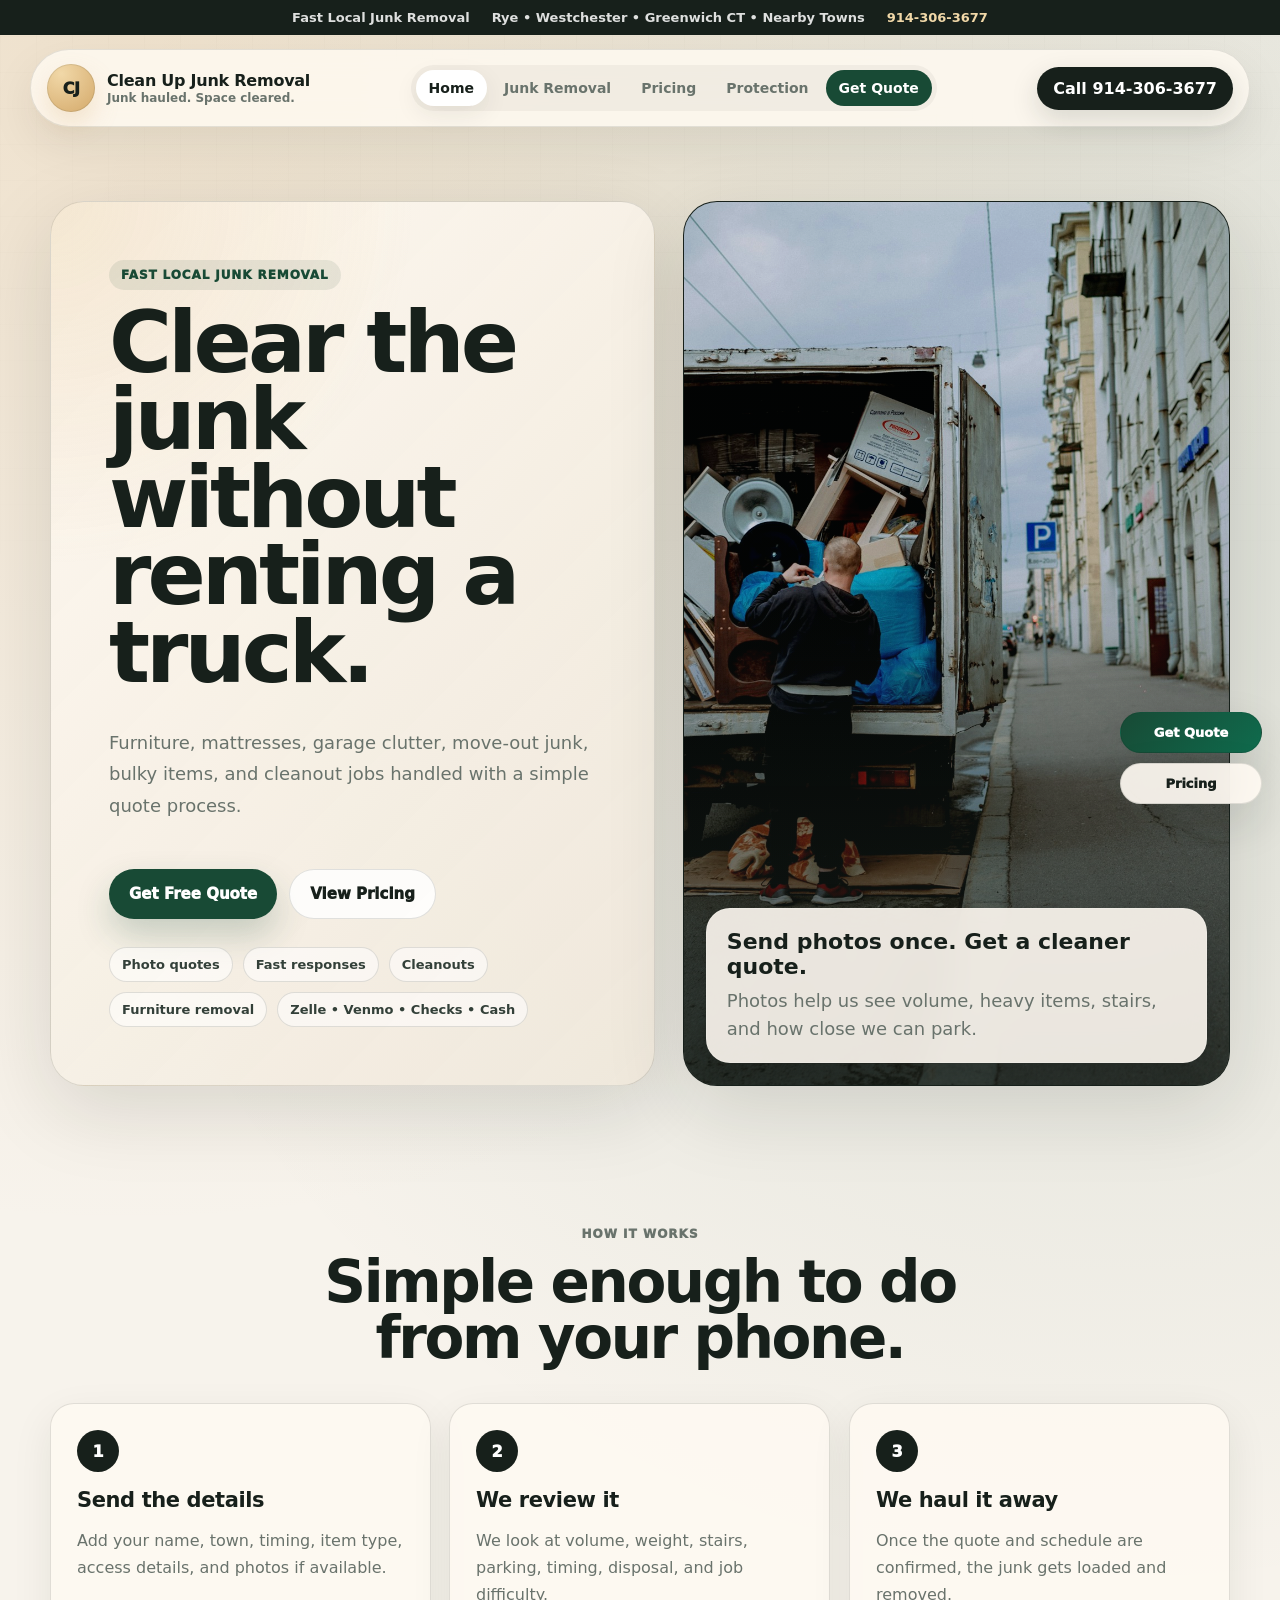
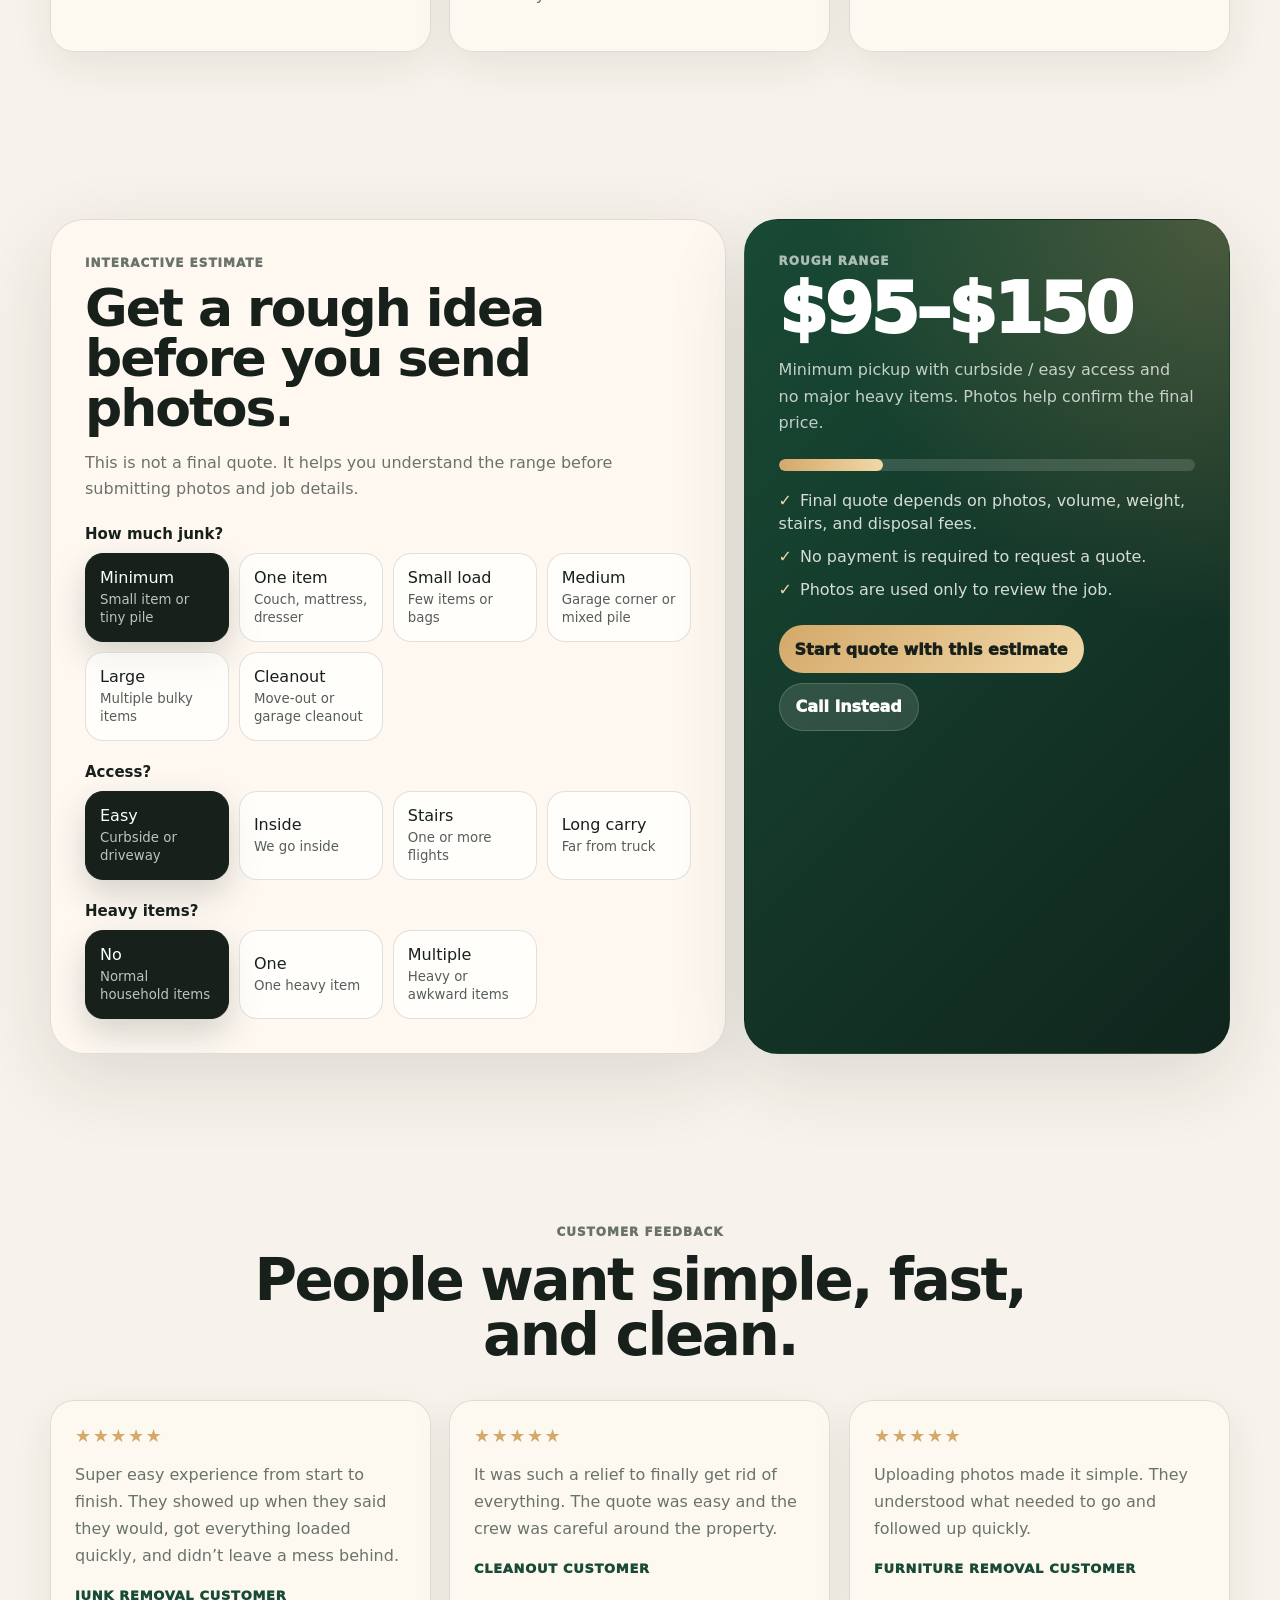
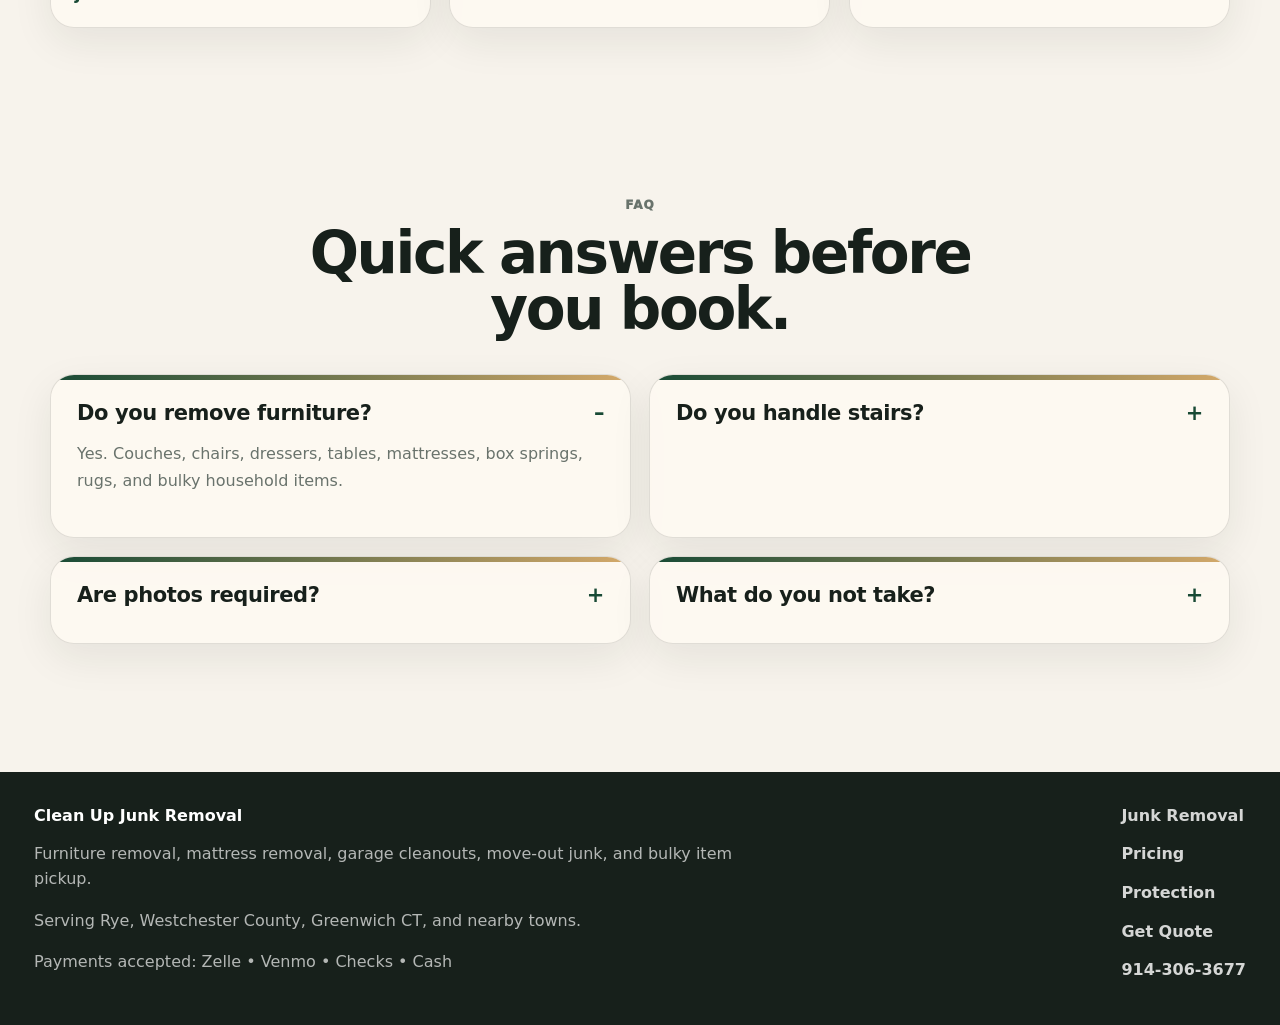
==== commit c9e41c03: "Correct quote form changes" ====
--- a/index.html
+++ b/index.html
@@ -73,68 +73,13 @@
     </div>
   </section>
 
-  <section class="section section-tight">
-    <div class="container">
-      <div class="bento">
-        <article class="clean-card large-feature">
-          <strong>Junk removed. Space back.</strong>
-          <p>For garages, apartments, move-outs, storage clutter, bulky items, and household junk.</p>
-        </article>
+  
 
-        <div>
-          <div class="stats-strip">
-            <div class="stat"><strong>1</strong><span>Simple quote form</span></div>
-            <div class="stat"><strong>6</strong><span>Photos max per quote</span></div>
-            <div class="stat"><strong>4</strong><span>Payment options</span></div>
-          </div>
 
-          <div class="clean-card" style="margin-top:18px;">
-            <span class="icon">🧹</span>
-            <strong>Focused service. Better experience.</strong>
-            <p>We focus on junk removal so the website, quote form, pricing, and scheduling are all simple for customers.</p>
-          </div>
-        </div>
-      </div>
-    </div>
-  </section>
 
-  <section class="section">
-    <div class="container">
-      <div class="section-head">
-        <p class="eyebrow">What We Remove</p>
-        <h2>Built for the jobs people actually need.</h2>
-        <p>People usually do not want a long sales pitch. They want the junk gone and a clear way to get a price.</p>
-      </div>
+  
 
-      <div class="card-grid">
-        <article class="clean-card">
-          <span class="icon">🛋️</span>
-          <strong>Furniture & Bulky Items</strong>
-          <p>Couches, chairs, dressers, tables, mattresses, rugs, and other large household items.</p>
-        </article>
 
-        <article class="clean-card">
-          <span class="icon">📦</span>
-          <strong>Garage & Storage Clutter</strong>
-          <p>Boxes, shelves, clutter, mixed junk, old household items, and storage-area cleanouts.</p>
-        </article>
-
-        <article class="clean-card">
-          <span class="icon">🚚</span>
-          <strong>Move-Out Junk</strong>
-          <p>Leftover furniture, bags, bulky items, and unwanted junk after a move or rental cleanup.</p>
-        </article>
-      </div>
-
-      <div class="cta-band">
-        <div>
-          <strong>Not sure what it will cost?</strong>
-          <p>Upload photos and describe the access. We’ll review the job and follow up.</p>
-        </div>
-        <a class="btn gold" href="contact.html">Submit Quote Request</a>
-      </div>
-    </div>
-  </section>
 
   <section class="section">
     <div class="container">
--- a/alive.css
+++ b/alive.css
@@ -653,3 +653,27 @@
     height: 38px;
   }
 }
+
+
+/* Simplified quote form badge */
+.highly-requested {
+  display: inline-flex;
+  margin-left: 8px;
+  padding: 5px 9px;
+  border-radius: 999px;
+  background: linear-gradient(135deg, #d4a96a, #f1d8a8);
+  color: #17201b;
+  font-size: 11px;
+  font-weight: 1000;
+  letter-spacing: .4px;
+  text-transform: uppercase;
+  vertical-align: middle;
+}
+
+@media(max-width: 650px) {
+  .highly-requested {
+    margin-left: 0;
+    margin-top: 8px;
+    width: fit-content;
+  }
+}
